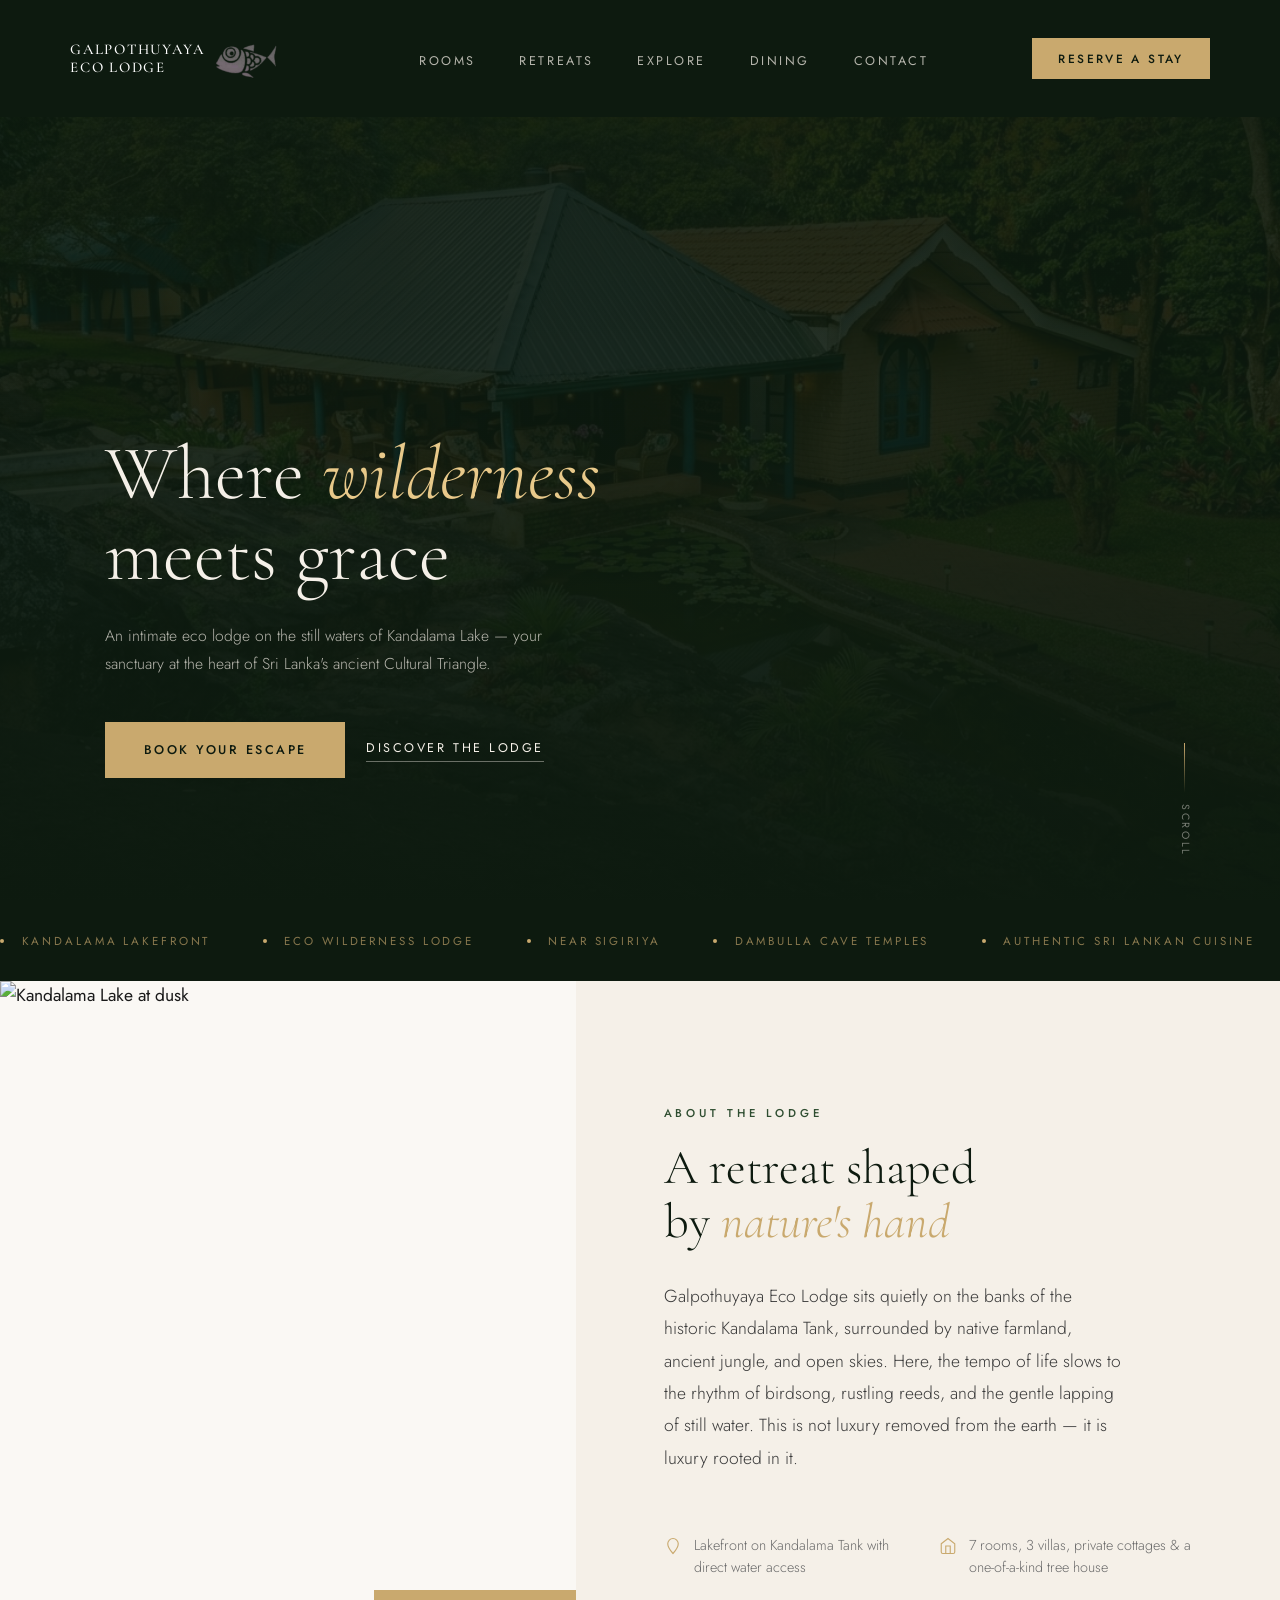
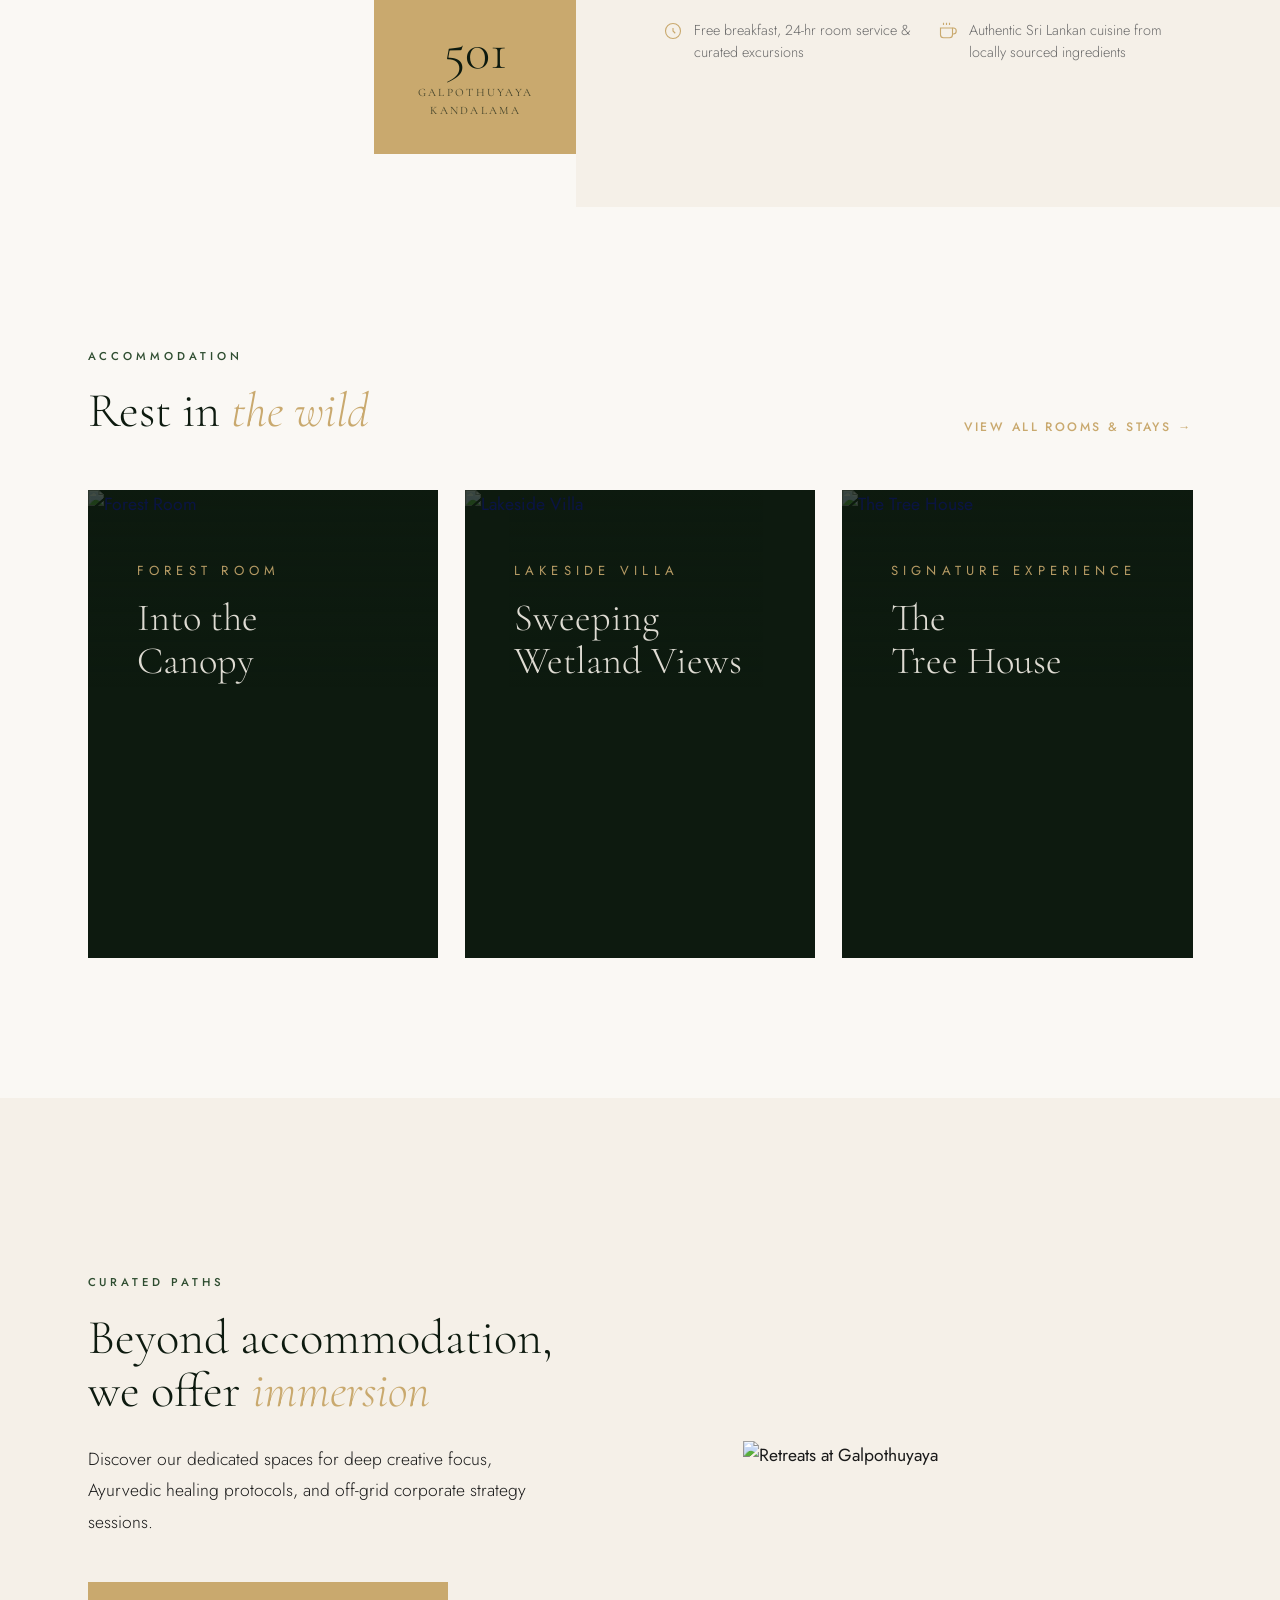
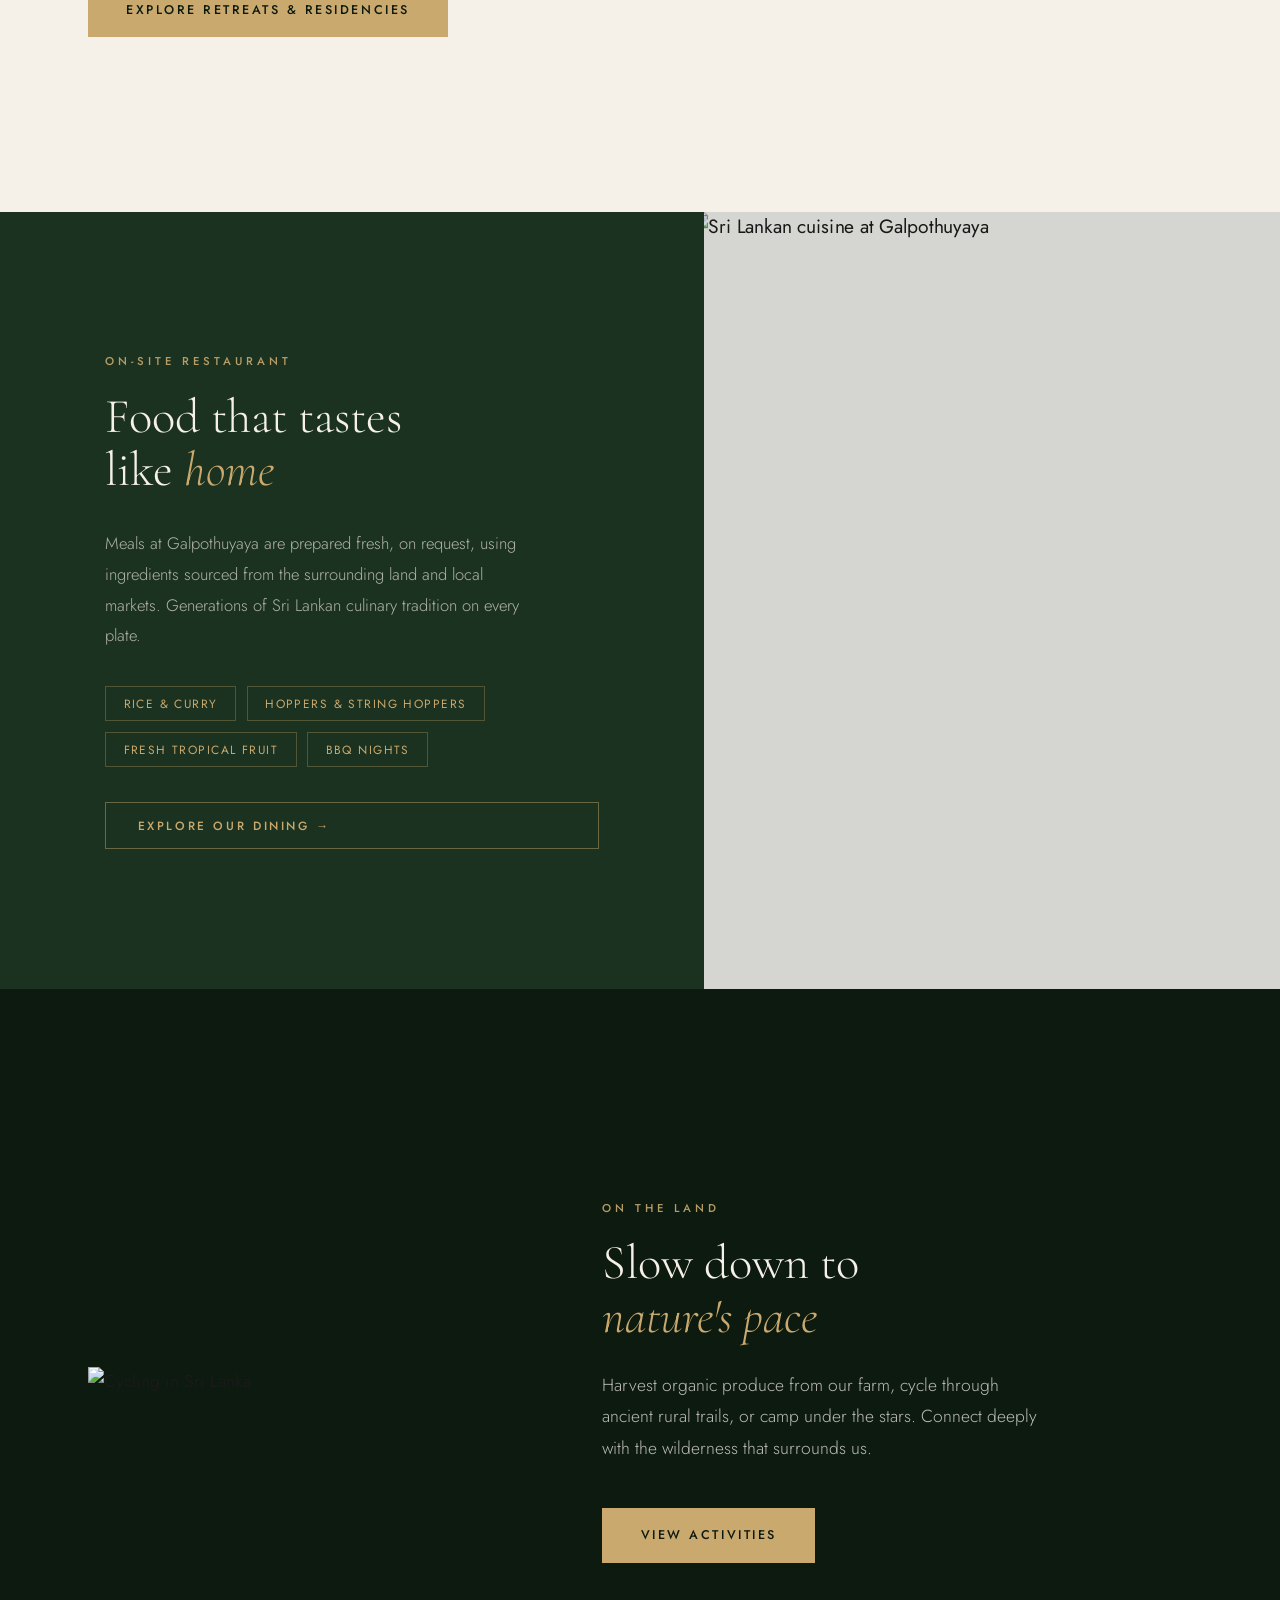
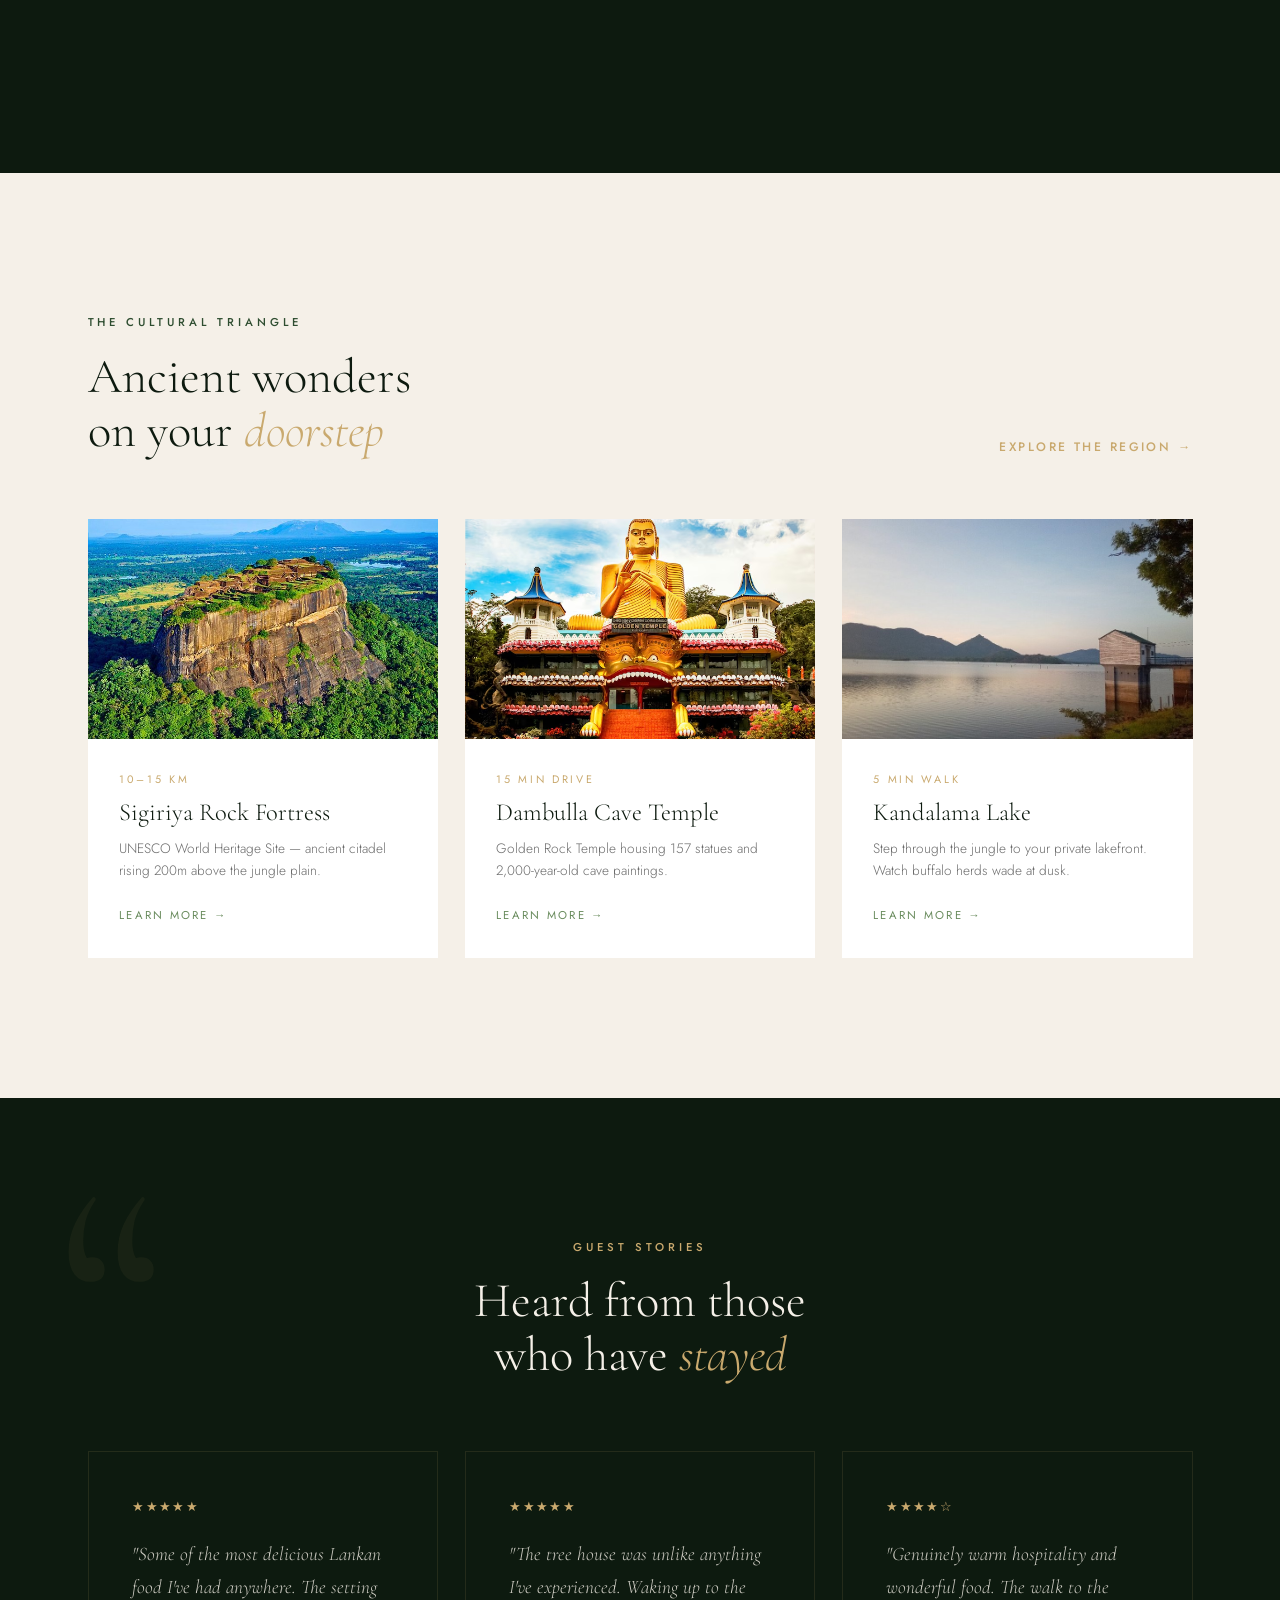
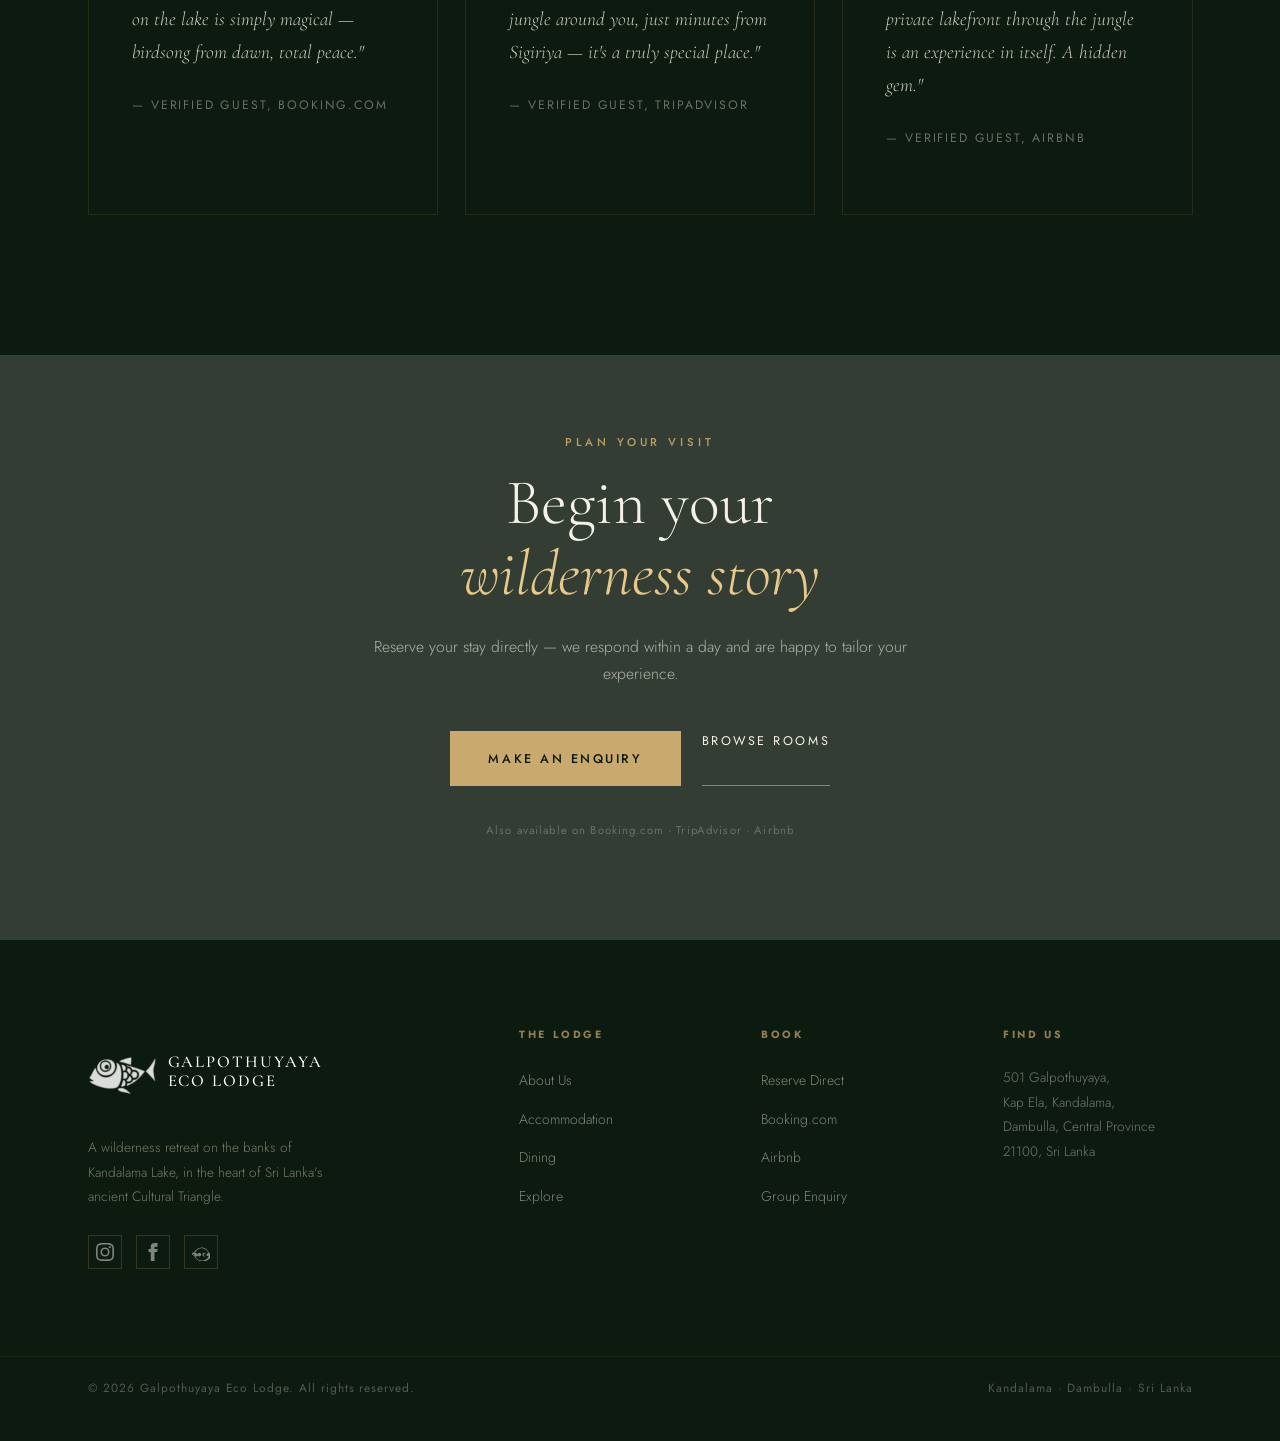
==== index.html @ 8a49342e "fixed and ready" ====
<!DOCTYPE html>
<html lang="en">
<head>
  <meta charset="UTF-8" />
  <meta name="viewport" content="width=device-width, initial-scale=1.0"/>
  <title>Galpothuyaya Eco Lodge — Kandalama, Sri Lanka</title>
  <meta name="description" content="An intimate eco lodge on the still waters of Kandalama Lake — your sanctuary at the heart of Sri Lanka's ancient Cultural Triangle.">
  <link rel="preconnect" href="https://fonts.googleapis.com">
  <link rel="preconnect" href="https://fonts.gstatic.com" crossorigin>
  <link href="https://fonts.googleapis.com/css2?family=Cormorant+Garamond:ital,wght@0,300;0,400;0,600;1,300;1,400&family=Jost:wght@300;400;500&display=swap" rel="stylesheet">
  <link href="assets/shared.css" rel="stylesheet">
  <link href="assets/home.css" rel="stylesheet">
</head>
<body>

<!-- NAV -->
<nav id="main-nav" class="nav-solid">
  <a href="index.html" class="nav-logo">
    <span class="nav-logo-text">Galpothuyaya<br>Eco Lodge</span>
    <img src="assets/images/logo.png" alt="Galpothuyaya Eco Lodge" class="nav-logo-img">
  </a>
  <ul class="nav-links">
    <li><a href="rooms.html">Rooms</a></li>
    <li><a href="retreats.html">Retreats</a></li>
    <li><a href="explore.html">Explore</a></li>
    <li><a href="dining.html">Dining</a></li>
    <li><a href="contact.html">Contact</a></li>
  </ul>
  <a href="contact.html" class="nav-book">Reserve a Stay</a>
  <button class="nav-hamburger" id="hamburger" aria-label="Open menu">
    <span></span><span></span><span></span>
  </button>
</nav>

<!-- MOBILE DRAWER -->
<div class="nav-drawer" id="nav-drawer">
  <a href="index.html" class="active">Home</a>
  <a href="rooms.html">Rooms</a>
  <a href="retreats.html">Retreats</a>
  <a href="explore.html">Explore</a>
  <a href="dining.html">Dining</a>
  <a href="contact.html">Contact</a>
  <a href="contact.html" class="drawer-book">Reserve a Stay</a>
</div>

<!-- ══════════════════════════════════════
     HERO
══════════════════════════════════════ -->
<section class="hero">
  <div class="hero-bg"></div>
  <div class="hero-overlay"></div>
  <div class="hero-content">
    <h1 class="hero-title" style="margin-top: 20px;">Where <em>wilderness</em><br>meets grace</h1>
    <p class="hero-sub">An intimate eco lodge on the still waters of Kandalama Lake — your sanctuary at the heart of Sri Lanka's ancient Cultural Triangle.</p>
    <div class="hero-ctas">
      <a href="contact.html" class="btn-primary">Book Your Escape</a>
      <a href="#about" class="btn-ghost">Discover the Lodge</a>
    </div>
  </div>
  <div class="hero-scroll">
    <div class="scroll-line"></div>
    <span>Scroll</span>
  </div>
</section>

<!-- MARQUEE STRIP -->
<div class="intro-strip" aria-hidden="true">
  <div class="strip-track">
    <span class="strip-item"><span class="strip-dot"></span>Kandalama Lakefront</span>
    <span class="strip-item"><span class="strip-dot"></span>Eco Wilderness Lodge</span>
    <span class="strip-item"><span class="strip-dot"></span>Near Sigiriya</span>
    <span class="strip-item"><span class="strip-dot"></span>Dambulla Cave Temples</span>
    <span class="strip-item"><span class="strip-dot"></span>Authentic Sri Lankan Cuisine</span>
    <span class="strip-item"><span class="strip-dot"></span>Treehouse &amp; Villas</span>
    <span class="strip-item"><span class="strip-dot"></span>Buffalo Herds &amp; Wildlife</span>
    <span class="strip-item"><span class="strip-dot"></span>Cultural Triangle Gateway</span>
    <!-- duplicate for seamless loop -->
    <span class="strip-item"><span class="strip-dot"></span>Kandalama Lakefront</span>
    <span class="strip-item"><span class="strip-dot"></span>Eco Wilderness Lodge</span>
    <span class="strip-item"><span class="strip-dot"></span>Near Sigiriya</span>
    <span class="strip-item"><span class="strip-dot"></span>Dambulla Cave Temples</span>
    <span class="strip-item"><span class="strip-dot"></span>Authentic Sri Lankan Cuisine</span>
    <span class="strip-item"><span class="strip-dot"></span>Treehouse &amp; Villas</span>
    <span class="strip-item"><span class="strip-dot"></span>Buffalo Herds &amp; Wildlife</span>
    <span class="strip-item"><span class="strip-dot"></span>Cultural Triangle Gateway</span>
  </div>
</div>

<!-- ══════════════════════════════════════
     ABOUT
══════════════════════════════════════ -->
<section class="about" id="about">
  <div class="about-visual">
    <img src="assets/images/generated.png" alt="Kandalama Lake at dusk" loading="lazy">
    <div class="about-badge">
      <span class="num">501</span>
      <span class="lbl">Galpothuyaya<br>Kandalama</span>
    </div>
  </div>
  <div class="about-text">
    <p class="section-label reveal">About the Lodge</p>
    <h2 class="section-title reveal reveal-delay-1">A retreat shaped<br>by <em>nature's hand</em></h2>
    <p class="about-body reveal reveal-delay-2">
      Galpothuyaya Eco Lodge sits quietly on the banks of the historic Kandalama Tank, surrounded by native farmland, ancient jungle, and open skies. Here, the tempo of life slows to the rhythm of birdsong, rustling reeds, and the gentle lapping of still water. This is not luxury removed from the earth — it is luxury rooted in it.
    </p>
    <div class="about-highlights reveal reveal-delay-3">
      <div class="highlight-item">
        <svg class="highlight-icon" viewBox="0 0 24 24" fill="none" stroke="currentColor" stroke-width="1.5"><path d="M12 2C8.13 2 5 5.13 5 9c0 5.25 7 13 7 13s7-7.75 7-13c0-3.87-3.13-7-7-7z"/></svg>
        <p>Lakefront on Kandalama Tank with direct water access</p>
      </div>
      <div class="highlight-item">
        <svg class="highlight-icon" viewBox="0 0 24 24" fill="none" stroke="currentColor" stroke-width="1.5"><path d="M3 9l9-7 9 7v11a2 2 0 0 1-2 2H5a2 2 0 0 1-2-2z"/><polyline points="9 22 9 12 15 12 15 22"/></svg>
        <p>7 rooms, 3 villas, private cottages &amp; a one-of-a-kind tree house</p>
      </div>
      <div class="highlight-item">
        <svg class="highlight-icon" viewBox="0 0 24 24" fill="none" stroke="currentColor" stroke-width="1.5"><circle cx="12" cy="12" r="10"/><path d="M12 8v4l3 3"/></svg>
        <p>Free breakfast, 24-hr room service &amp; curated excursions</p>
      </div>
      <div class="highlight-item">
        <svg class="highlight-icon" viewBox="0 0 24 24" fill="none" stroke="currentColor" stroke-width="1.5"><path d="M18 8h1a4 4 0 0 1 0 8h-1"/><path d="M2 8h16v9a4 4 0 0 1-4 4H6a4 4 0 0 1-4-4V8z"/><line x1="6" y1="1" x2="6" y2="4"/><line x1="10" y1="1" x2="10" y2="4"/><line x1="14" y1="1" x2="14" y2="4"/></svg>
        <p>Authentic Sri Lankan cuisine from locally sourced ingredients</p>
      </div>
    </div>
  </div>
</section>

<!-- ══════════════════════════════════════
     ROOMS TEASER
══════════════════════════════════════ -->
<section class="rooms-teaser">
  <div class="rooms-teaser-header reveal">
    <div>
      <p class="section-label">Accommodation</p>
      <h2 class="section-title">Rest in <em>the wild</em></h2>
    </div>
    <a href="rooms.html" class="section-link">View All Rooms &amp; Stays →</a>
  </div>
  <div class="rooms-teaser-grid">
    <a href="rooms.html#forest-room" class="room-card reveal">
      <img class="room-card-img" src="https://images.unsplash.com/photo-1631049307264-da0ec9d70304?w=800&q=80" alt="Forest Room">
      <div class="room-card-info">
        <p class="room-card-type">Forest Room</p>
        <h3 class="room-card-name">Into the<br>Canopy</h3>
        <p class="room-card-hook">Spacious garden-view rooms with stone accents, fireplace &amp; robes.</p>
        <span class="room-card-cta">Explore Room →</span>
      </div>
    </a>
    <a href="rooms.html#lakeside-villa" class="room-card reveal reveal-delay-1">
      <img class="room-card-img" src="https://images.unsplash.com/photo-1540541338287-41700207dee6?w=800&q=80" alt="Lakeside Villa">
      <div class="room-card-info">
        <p class="room-card-type">Lakeside Villa</p>
        <h3 class="room-card-name">Sweeping<br>Wetland Views</h3>
        <p class="room-card-hook">Three private villas nestled in native farmland, overlooking the lake.</p>
        <span class="room-card-cta">Explore Villa →</span>
      </div>
    </a>
    <a href="rooms.html#tree-house" class="room-card reveal reveal-delay-2">
      <img class="room-card-img" src="https://images.unsplash.com/photo-1520250497591-112f2f40a3f4?w=800&q=80" alt="The Tree House">
      <div class="room-card-info">
        <p class="room-card-type">Signature Experience</p>
        <h3 class="room-card-name">The<br>Tree House</h3>
        <p class="room-card-hook">Perched above the jungle floor — wake to birdsong and first light.</p>
        <span class="room-card-cta">Explore Tree House →</span>
      </div>
    </a>
  </div>
</section>

<!-- ══════════════════════════════════════
     RETREATS TEASER
══════════════════════════════════════ -->
<section class="retreats-teaser">
  <div class="retreats-teaser-content reveal">
    <p class="section-label">Curated Paths</p>
    <h2 class="section-title">Beyond accommodation,<br>we offer <em>immersion</em></h2>
    <p class="retreats-teaser-body">
      Discover our dedicated spaces for deep creative focus, Ayurvedic healing protocols, and off-grid corporate strategy sessions.
    </p>
    <a href="retreats.html" class="btn-primary">Explore Retreats &amp; Residencies</a>
  </div>
  <div class="retreats-teaser-img reveal reveal-delay-2">
    <img src="https://images.unsplash.com/photo-1544367567-0f2fcb009e0b?w=800&q=80" alt="Retreats at Galpothuyaya" loading="lazy">
  </div>
</section>

<!-- ══════════════════════════════════════
     DINING TEASER
══════════════════════════════════════ -->
<section class="dining-teaser" id="dining-teaser">
  <div class="dining-teaser-visual">
    <img src="assets/images/food_generated.png" alt="Sri Lankan cuisine at Galpothuyaya">
    <div class="dining-teaser-overlay"></div>
  </div>
  <div class="dining-teaser-content reveal">
    <p class="section-label on-dark">On-site Restaurant</p>
    <h2 class="section-title on-dark">Food that tastes<br>like <em>home</em></h2>
    <p class="dining-teaser-body">
      Meals at Galpothuyaya are prepared fresh, on request, using ingredients sourced from the surrounding land and local markets. Generations of Sri Lankan culinary tradition on every plate.
    </p>
    <div class="dining-dishes">
      <div class="dish-pill">Rice &amp; Curry</div>
      <div class="dish-pill">Hoppers &amp; String Hoppers</div>
      <div class="dish-pill">Fresh Tropical Fruit</div>
      <div class="dish-pill">BBQ Nights</div>
    </div>
    <a href="dining.html" class="btn-outline-gold">Explore Our Dining →</a>
  </div>
</section>

<!-- ══════════════════════════════════════
     ACTIVITIES TEASER
══════════════════════════════════════ -->
<section class="activities-teaser">
  <div class="activities-teaser-img reveal">
    <img src="https://images.unsplash.com/photo-1542359649-31e03cd4d909?w=800&q=80" alt="Cycling in Sri Lanka" loading="lazy">
  </div>
  <div class="activities-teaser-content reveal reveal-delay-2">
    <p class="section-label on-dark">On The Land</p>
    <h2 class="section-title on-dark">Slow down to<br><em>nature's pace</em></h2>
    <p class="activities-teaser-body">
      Harvest organic produce from our farm, cycle through ancient rural trails, or camp under the stars. Connect deeply with the wilderness that surrounds us.
    </p>
    <a href="explore.html#activities" class="btn-primary">View Activities</a>
  </div>
</section>

<!-- ══════════════════════════════════════
     EXPLORE TEASER
══════════════════════════════════════ -->
<section class="explore-teaser">
  <div class="explore-teaser-header reveal">
    <div>
      <p class="section-label">The Cultural Triangle</p>
      <h2 class="section-title">Ancient wonders<br>on your <em>doorstep</em></h2>
    </div>
    <a href="explore.html" class="section-link on-dark-link">Explore the Region →</a>
  </div>
  <div class="explore-teaser-cards">
    <a href="explore.html#sigiriya" class="explore-card reveal">
      <div class="explore-card-img" style="background-image:url('assets/images/explore/sigiriya.jpg')"></div>
      <div class="explore-card-body">
        <p class="explore-card-dist">10–15 km</p>
        <h3 class="explore-card-name">Sigiriya Rock Fortress</h3>
        <p class="explore-card-desc">UNESCO World Heritage Site — ancient citadel rising 200m above the jungle plain.</p>
        <span class="explore-card-link">Learn More →</span>
      </div>
    </a>
    <a href="explore.html#dambulla" class="explore-card reveal reveal-delay-1">
      <div class="explore-card-img" style="background-image:url('assets/images/explore/cave\ temple.avif')"></div>
      <div class="explore-card-body">
        <p class="explore-card-dist">15 min drive</p>
        <h3 class="explore-card-name">Dambulla Cave Temple</h3>
        <p class="explore-card-desc">Golden Rock Temple housing 157 statues and 2,000-year-old cave paintings.</p>
        <span class="explore-card-link">Learn More →</span>
      </div>
    </a>
    <a href="explore.html#kandalama-lake" class="explore-card reveal reveal-delay-2">
      <div class="explore-card-img" style="background-image:url('assets/images/explore/kandalama-lake.jpg')"></div>
      <div class="explore-card-body">
        <p class="explore-card-dist">5 min walk</p>
        <h3 class="explore-card-name">Kandalama Lake</h3>
        <p class="explore-card-desc">Step through the jungle to your private lakefront. Watch buffalo herds wade at dusk.</p>
        <span class="explore-card-link">Learn More →</span>
      </div>
    </a>
  </div>
</section>

<!-- ══════════════════════════════════════
     TESTIMONIALS
══════════════════════════════════════ -->
<section class="testimonials">
  <div class="testimonials-header">
    <span class="section-label on-dark reveal">Guest Stories</span>
    <h2 class="section-title on-dark reveal reveal-delay-1">Heard from those<br>who have <em>stayed</em></h2>
  </div>
  <div class="testimonials-grid">
    <div class="testimonial-card reveal">
      <div class="stars">★★★★★</div>
      <p class="testimonial-text">"Some of the most delicious Lankan food I've had anywhere. The setting on the lake is simply magical — birdsong from dawn, total peace."</p>
      <p class="testimonial-author">— Verified Guest, Booking.com</p>
    </div>
    <div class="testimonial-card reveal reveal-delay-1">
      <div class="stars">★★★★★</div>
      <p class="testimonial-text">"The tree house was unlike anything I've experienced. Waking up to the jungle around you, just minutes from Sigiriya — it's a truly special place."</p>
      <p class="testimonial-author">— Verified Guest, TripAdvisor</p>
    </div>
    <div class="testimonial-card reveal reveal-delay-2">
      <div class="stars">★★★★☆</div>
      <p class="testimonial-text">"Genuinely warm hospitality and wonderful food. The walk to the private lakefront through the jungle is an experience in itself. A hidden gem."</p>
      <p class="testimonial-author">— Verified Guest, Airbnb</p>
    </div>
  </div>
</section>

<!-- ══════════════════════════════════════
     BOOKING CTA BANNER
══════════════════════════════════════ -->
<section class="cta-banner">
  <div class="cta-banner-bg"></div>
  <div class="cta-banner-overlay"></div>
  <div class="cta-banner-content reveal">
    <span class="section-label on-dark">Plan Your Visit</span>
    <h2 class="cta-banner-title">Begin your<br><em>wilderness story</em></h2>
    <p class="cta-banner-sub">Reserve your stay directly — we respond within a day and are happy to tailor your experience.</p>
    <div class="cta-banner-actions">
      <a href="contact.html" class="btn-primary">Make an Enquiry</a>
      <a href="rooms.html" class="btn-ghost">Browse Rooms</a>
    </div>
    <p class="cta-banner-platforms">Also available on Booking.com · TripAdvisor · Airbnb</p>
  </div>
</section>

<!-- FOOTER -->
<footer>
  <div class="footer-brand">
    <a href="index.html" class="footer-logo">
      <img src="assets/images/logo.png" alt="Galpothuyaya Eco Lodge" class="footer-logo-img">
      <span class="footer-logo-text">Galpothuyaya<br>Eco Lodge</span>
    </a>
    <p class="footer-tagline">A wilderness retreat on the banks of Kandalama Lake, in the heart of Sri Lanka's ancient Cultural Triangle.</p>
    <div class="footer-social">
      <a href="#" class="social-ig" title="Instagram"><svg viewBox="0 0 24 24"><path d="M12 2.163c3.204 0 3.584.012 4.85.07 3.252.148 4.771 1.691 4.919 4.919.058 1.265.069 1.645.069 4.849 0 3.205-.012 3.584-.069 4.849-.149 3.225-1.664 4.771-4.919 4.919-1.266.058-1.644.07-4.85.07-3.204 0-3.584-.012-4.849-.07-3.26-.149-4.771-1.699-4.919-4.92-.058-1.265-.07-1.644-.07-4.849 0-3.204.013-3.583.07-4.849.149-3.227 1.664-4.771 4.919-4.919 1.266-.057 1.645-.069 4.849-.069zM12 0C8.741 0 8.333.014 7.053.072 2.695.272.273 2.69.073 7.052.014 8.333 0 8.741 0 12c0 3.259.014 3.668.072 4.948.2 4.358 2.618 6.78 6.98 6.98C8.333 23.986 8.741 24 12 24c3.259 0 3.668-.014 4.948-.072 4.354-.2 6.782-2.618 6.979-6.98.059-1.28.073-1.689.073-4.948 0-3.259-.014-3.667-.072-4.947-.196-4.354-2.617-6.78-6.979-6.98C15.668.014 15.259 0 12 0zm0 5.838a6.162 6.162 0 100 12.324 6.162 6.162 0 000-12.324zM12 16a4 4 0 110-8 4 4 0 010 8zm6.406-11.845a1.44 1.44 0 100 2.881 1.44 1.44 0 000-2.881z"/></svg></a>
      <a href="#" class="social-fb" title="Facebook"><svg viewBox="0 0 24 24"><path d="M9 8h-3v4h3v12h5v-12h3.642l.358-4h-4v-1.667c0-.955.192-1.333 1.115-1.333h2.885v-5h-3.808c-3.596 0-5.192 1.583-5.192 4.615v3.385z"/></svg></a>
      <a href="https://www.tripadvisor.com/Hotel_Review-g304137-d6420375-Reviews-Galpothu_yaya-Kandalama_Central_Province.html" target="_blank" class="social-ta" title="TripAdvisor"><svg viewBox="0 0 24 24"><path d="M22.846 12.592c-.173.076-.328.188-.474.31-.059-.283-.16-.566-.289-.838-1.579-3.328-4.814-5.59-8.497-5.91-.703-.06-1.423-.05-2.126.014-3.665.342-6.864 2.628-8.402 5.952-.162.348-.28.718-.352 1.096-.134-.112-.279-.214-.439-.284C1.3 12.511.235 13.064.041 14.153c-.15.845.289 1.663 1.056 2.054a2.227 2.227 0 001.076.22c.228 0 .459-.033.682-.102.164.717.425 1.41.782 2.062 1.961 3.58 5.64 5.922 9.684 6.223.864.065 1.745.05 2.607-.027 4.02-.363 7.618-2.738 9.548-6.326a10.976 10.976 0 00.73-1.843 2.158 2.158 0 00.224-2.152c-.443-.907-1.488-1.385-2.438-1.1s-1.65.986-1.547 1.954c0 0 .151 1.749-.607 3.322-1.353 2.812-4.17 4.673-7.318 4.957-.674.061-1.365.074-2.046.02-3.176-.237-6.023-2.073-7.447-4.802-.128-.246-.24-.504-.336-.768.647-.076 1.25-.386 1.684-.877a2.154 2.154 0 00.32-2.31 2.17 2.17 0 00-1.921-1.18c-.144 0-.29.015-.433.047a9.42 9.42 0 01.378-1.382c1.334-2.88 4.102-4.856 7.272-5.152.61-.057 1.23-.066 1.846-.013 3.19.277 6.002 2.235 7.369 5.115.176.377.307.77.391 1.173a2.15 2.15 0 00-1.385.677 2.155 2.155 0 00-.317 2.316c.453.945 1.579 1.403 2.584 1.053s1.583-.941 1.472-1.932c-.08-.716-.549-1.33-1.22-1.62zm-6.009.288c1.33.4 2.146 1.714 1.91 3.036-.214 1.205-1.298 2.062-2.52 1.99a2.532 2.532 0 01-2.22-1.62c-.413-1.096.069-2.345 1.121-2.903a2.49 2.49 0 011.71-.503zm-9.358 1.492c.621-1.144 2.03-1.602 3.208-1.042 1.085.516 1.701 1.68 1.455 2.827-.225 1.047-1.178 1.776-2.251 1.724a2.33 2.33 0 01-2.147-1.745c-.244-1.037.288-2.112 1.232-2.613a2.31 2.31 0 01.503-.151zm-5.461.761c.473-.133.974.143 1.107.616s-.144.974-.616 1.107-.974-.143-1.107-.616.143-.974.616-1.107zm4.332 2.7c1.018 0 1.844-.826 1.844-1.844s-.826-1.844-1.844-1.844c-1.019 0-1.845.826-1.845 1.844 0 1.018.826 1.844 1.845 1.844zm11.066 0c1.018 0 1.844-.826 1.844-1.844s-.826-1.844-1.844-1.844-1.844.826-1.844 1.844.825 1.844 1.844 1.844zm6.056-1.727c-.473.133-.974-.143-1.107-.616s.144-.974.616-1.107.974.144 1.107.616-.144.974-.616 1.107z"/></svg></a>
    </div>
  </div>
  <div class="footer-col">
    <h4>The Lodge</h4>
    <ul>
      <li><a href="index.html#about">About Us</a></li>
      <li><a href="rooms.html">Accommodation</a></li>
      <li><a href="dining.html">Dining</a></li>
      <li><a href="explore.html">Explore</a></li>
    </ul>
  </div>
  <div class="footer-col">
    <h4>Book</h4>
    <ul>
      <li><a href="contact.html">Reserve Direct</a></li>
      <li><a href="https://www.booking.com" target="_blank">Booking.com</a></li>
      <li><a href="https://www.airbnb.com/rooms/1221970085943653948" target="_blank">Airbnb</a></li>
      <li><a href="contact.html">Group Enquiry</a></li>
    </ul>
  </div>
  <div class="footer-col">
    <h4>Find Us</h4>
    <address>
      501 Galpothuyaya,<br>
      Kap Ela, Kandalama,<br>
      Dambulla, Central Province<br>
      21100, Sri Lanka
    </address>
  </div>
</footer>
<div class="footer-bottom">
  <p>© 2026 Galpothuyaya Eco Lodge. All rights reserved.</p>
  <p>Kandalama · Dambulla · Sri Lanka</p>
</div>

<script>
  // Sticky nav
  const nav = document.getElementById('main-nav');
  window.addEventListener('scroll', () => {
    nav.classList.toggle('scrolled', window.scrollY > 60);
  });

  // Hamburger
  const hamburger = document.getElementById('hamburger');
  const drawer = document.getElementById('nav-drawer');
  hamburger.addEventListener('click', () => {
    const open = hamburger.classList.toggle('open');
    drawer.classList.toggle('open', open);
    document.body.style.overflow = open ? 'hidden' : '';
  });
  drawer.querySelectorAll('a').forEach(a => {
    a.addEventListener('click', () => {
      hamburger.classList.remove('open');
      drawer.classList.remove('open');
      document.body.style.overflow = '';
    });
  });

  // Scroll reveal
  const revealEls = document.querySelectorAll('.reveal');
  const observer = new IntersectionObserver((entries) => {
    entries.forEach(e => {
      if (e.isIntersecting) { e.target.classList.add('visible'); observer.unobserve(e.target); }
    });
  }, { threshold: 0.1 });
  revealEls.forEach(el => observer.observe(el));
</script>
</body>
</html>
---- assets/shared.css ----
/* ═══════════════════════════════════════════════════════════
   GALPOTHUYAYA ECO LODGE — Shared Design System
   Imported by every page
═══════════════════════════════════════════════════════════ */

*, *::before, *::after { box-sizing: border-box; margin: 0; padding: 0; }

:root {
  --deep:       #0d1a0f;
  --forest:     #1c3220;
  --moss:       #2e4d30;
  --sage:       #6a8c5e;
  --gold:       #c9a96e;
  --gold-light: #e8c98a;
  --cream:      #f5f0e8;
  --warm-white: #faf8f4;
  --text:       #1a1a1a;
  --muted:      #6b6b6b;
}

html { 
  scroll-behavior: smooth;
  font-size: 109.375%; /* Reduces base from 19px to 17.5px (1.5px reduction) */
}


body {
  font-family: 'Jost', sans-serif;
  background: var(--warm-white);
  color: var(--text);
  line-height: 1.6;
  overflow-x: hidden;
  animation: pageReveal 0.5s ease forwards;
}

p { line-height: 1.75; margin-bottom: 1.2rem; }

/* ── PAGE TRANSITION ── */
@keyframes pageReveal {
  from { opacity: 0; transform: translateY(8px); }
  to   { opacity: 1; transform: translateY(0); }
}

/* ══════════════════════════════════════
   NAV
══════════════════════════════════════ */
nav {
  position: fixed; top: 0; left: 0; right: 0; z-index: 100;
  display: flex; align-items: center; justify-content: space-between;
  padding: 1.5rem 4rem;
  transition: background 0.4s, backdrop-filter 0.4s, padding 0.3s;
}
nav.scrolled {
  background: rgba(13, 26, 15, 0.94);
  backdrop-filter: blur(14px);
  padding: 1rem 4rem;
}
/* On light-bg pages, nav is dark from start */
nav.nav-solid {
  background: var(--deep);
  padding: 1rem 4rem;
}

.nav-logo {
  display: flex; align-items: center; gap: 1.2rem;
  text-decoration: none;
  transition: transform 0.3s ease;
}
.nav-logo-img {
  height: 0px; width: auto;
  transition: height 0.3s ease;
  display: block;
  margin-left: -3.2rem; /* Keep it close to the text */
  position: relative; top: -1px;
}
.nav-logo-text {
  font-family: 'Cormorant Garamond', serif;
  font-size: 0.95rem; font-weight: 500; letter-spacing: 0.12em;
  color: white; text-transform: uppercase; line-height: 1.2;
}
nav.scrolled .nav-logo-img,
nav.nav-solid .nav-logo-img {
  height: 82px;
}
nav.scrolled .nav-logo-text,
nav.nav-solid .nav-logo-text {
  font-size: 0.85rem;
}
.nav-logo:hover { transform: scale(1.02); }

.nav-links {
  display: flex; gap: 2.5rem; list-style: none;
}
.nav-links a {
  font-size: 0.72rem;
  font-weight: 400;
  letter-spacing: 0.2em;
  text-transform: uppercase;
  color: rgba(245,240,232,0.72);
  text-decoration: none;
  transition: color 0.2s;
  position: relative;
  padding-bottom: 3px;
}
.nav-links a::after {
  content: '';
  position: absolute; bottom: 0; left: 0; right: 0; height: 1px;
  background: var(--gold);
  transform: scaleX(0); transform-origin: left;
  transition: transform 0.25s ease;
}
.nav-links a:hover { color: var(--gold-light); }
.nav-links a:hover::after,
.nav-links a.active::after { transform: scaleX(1); }
.nav-links a.active { color: var(--gold-light); }

.nav-book {
  font-size: 0.68rem;
  font-weight: 500;
  letter-spacing: 0.2em;
  text-transform: uppercase;
  color: var(--deep);
  background: var(--gold);
  padding: 0.65rem 1.5rem;
  text-decoration: none;
  transition: background 0.2s, transform 0.2s;
  flex-shrink: 0;
}
.nav-book:hover { background: var(--gold-light); transform: translateY(-1px); }

/* ── HAMBURGER ── */
.nav-hamburger {
  display: none;
  flex-direction: column; gap: 5px;
  cursor: pointer; padding: 4px;
  background: none; border: none;
  z-index: 110;
}
.nav-hamburger span {
  display: block;
  width: 24px; height: 1.5px;
  background: var(--cream);
  transition: transform 0.3s, opacity 0.3s;
}
.nav-hamburger.open span:nth-child(1) { transform: translateY(6.5px) rotate(45deg); }
.nav-hamburger.open span:nth-child(2) { opacity: 0; }
.nav-hamburger.open span:nth-child(3) { transform: translateY(-6.5px) rotate(-45deg); }

/* ── MOBILE MENU DRAWER ── */
.nav-drawer {
  position: fixed; top: 0; left: 0; width: 100vw; height: 100vh; z-index: 99;
  background: rgba(13,26,15,0.98);
  display: flex; flex-direction: column; align-items: center; justify-content: flex-start;
  gap: 2rem;
  padding-top: 7rem; padding-bottom: 4rem;
  opacity: 0; visibility: hidden; pointer-events: none;
  transition: opacity 0.4s ease, visibility 0.4s ease;
  overflow-y: auto; /* Fixes cutoff links on small screens */
}
.nav-drawer.open {
  opacity: 1; visibility: visible; pointer-events: all;
}
.nav-drawer a {
  font-family: 'Cormorant Garamond', serif;
  font-size: 2.2rem; font-weight: 300;
  letter-spacing: 0.1em;
  color: var(--cream); text-decoration: none;
  transition: color 0.2s;
}
.nav-drawer a:hover, .nav-drawer a.active { color: var(--gold-light); }
.nav-drawer .drawer-book {
  font-family: 'Jost', sans-serif;
  font-size: 0.72rem; letter-spacing: 0.25em; text-transform: uppercase;
  font-weight: 500;
  color: var(--deep); background: var(--gold);
  padding: 0.85rem 2.5rem;
  margin-top: 1rem;
}

/* ══════════════════════════════════════
   INTERNAL PAGE HERO (sub-pages)
══════════════════════════════════════ */
.page-hero {
  position: relative;
  height: 52vh; min-height: 380px;
  display: flex; align-items: flex-end;
  background-color: var(--deep);
  overflow: hidden;
  padding-top: 100px; /* Prevents overlap with nav on small viewports */
}
.page-hero-bg {
  position: absolute; inset: 0;
  background-size: cover; background-position: center;
  opacity: 0.45;
  transition: transform 8s ease;
}
.page-hero:hover .page-hero-bg { transform: scale(1.04); }
.page-hero-overlay {
  position: absolute; inset: 0;
  background: linear-gradient(to bottom, rgba(13,26,15,0.7) 0%, rgba(13,26,15,0.2) 20%, transparent 40%, rgba(13,26,15,0.85) 100%);
}
.page-hero-content {
  position: relative; z-index: 2;
  padding: 140px 6rem 5rem;
}
.page-hero-eyebrow {
  font-size: 0.65rem; letter-spacing: 0.35em; text-transform: uppercase;
  color: var(--gold); margin-bottom: 0.8rem;
}
.page-hero-title {
  font-family: 'Cormorant Garamond', serif;
  font-size: clamp(2.4rem, 4.5vw, 4rem);
  font-weight: 300; line-height: 1.05; color: var(--cream);
}
.page-hero-title em { font-style: italic; color: var(--gold); }

/* ══════════════════════════════════════
   SECTION GENERIC
══════════════════════════════════════ */
section { position: relative; }

.section-label {
  font-size: 0.65rem; letter-spacing: 0.35em; text-transform: uppercase;
  color: var(--moss); margin-bottom: 1rem;
  display: block; font-weight: 500;
}
.section-title {
  font-family: 'Cormorant Garamond', serif;
  font-size: clamp(2.2rem, 3.8vw, 3.6rem);
  font-weight: 300; line-height: 1.1; color: var(--deep);
}
.section-title em { font-style: italic; color: var(--gold); }

/* Light bg variants */
.section-label.on-dark, .on-dark .section-label { color: var(--gold); opacity: 0.9; }
.section-title.on-dark, .on-dark .section-title { color: var(--cream); }
.section-title.on-dark em, .on-dark .section-title em { color: var(--gold); }

/* ── BUTTONS ── */
.btn-primary {
  display: inline-block;
  font-size: 0.72rem; font-weight: 500; letter-spacing: 0.2em;
  text-transform: uppercase; text-decoration: none;
  color: var(--deep); background: var(--gold);
  padding: 1rem 2.2rem;
  transition: background 0.2s, transform 0.2s;
}
.btn-primary:hover { background: var(--gold-light); transform: translateY(-2px); }
.btn-primary:active { transform: scale(0.96); }

.btn-ghost {
  display: inline-block;
  font-size: 0.72rem; font-weight: 400; letter-spacing: 0.2em;
  text-transform: uppercase; text-decoration: none;
  color: var(--cream);
  border-bottom: 1px solid rgba(245,240,232,0.4);
  padding-bottom: 2px;
  transition: border-color 0.2s, color 0.2s, transform 0.2s;
}
.btn-ghost:hover { color: var(--gold-light); border-color: var(--gold-light); }
.btn-ghost:active { transform: scale(0.96); }

.btn-outline-gold {
  display: inline-block;
  font-size: 0.68rem; font-weight: 500; letter-spacing: 0.22em;
  text-transform: uppercase; text-decoration: none;
  color: var(--gold);
  border: 1px solid rgba(201,169,110,0.45);
  padding: 0.75rem 1.8rem;
  transition: background 0.2s, color 0.2s, border-color 0.2s, transform 0.2s;
}
.btn-outline-gold:hover {
  background: var(--gold); color: var(--deep); border-color: var(--gold); transform: translateY(-2px);
}
.btn-outline-gold:active { transform: scale(0.96); }

/* Section-level link (e.g. "View All →") */
.section-link {
  display: inline-flex; align-items: center; gap: 0.5rem;
  font-size: 0.7rem; font-weight: 500; letter-spacing: 0.2em; text-transform: uppercase;
  color: var(--gold); text-decoration: none;
  transition: gap 0.25s;
}
.section-link:hover { gap: 0.9rem; }

/* ══════════════════════════════════════
   MARQUEE STRIP
══════════════════════════════════════ */
.intro-strip {
  background: var(--deep); padding: 1.8rem 0; overflow: hidden;
}
.strip-track {
  display: flex; gap: 3rem;
  animation: marquee 28s linear infinite;
  white-space: nowrap;
}
.strip-item {
  display: flex; align-items: center; gap: 1rem;
  font-size: 0.66rem; letter-spacing: 0.25em; text-transform: uppercase;
  color: rgba(201,169,110,0.65); flex-shrink: 0;
}
.strip-dot { width: 4px; height: 4px; border-radius: 50%; background: var(--gold); flex-shrink: 0; }

/* ══════════════════════════════════════
   FOOTER
══════════════════════════════════════ */
footer {
  background: var(--deep);
  padding: 5rem;
  display: grid; grid-template-columns: 2fr 1fr 1fr 1fr; gap: 3rem;
}
.footer-logo {
  display: flex; align-items: center; gap: 0.8rem;
  text-decoration: none; margin-bottom: 1rem;
  margin-left: -50px;
}
.footer-logo-text {
  font-family: 'Cormorant Garamond', serif;
  font-size: 0.95rem; font-weight: 500; letter-spacing: 0.12em;
  color: white; text-transform: uppercase; line-height: 1.2;
  margin-left: -45px;
  padding-left: 1px;
}
.footer-logo-img {
  height: 90px; width: auto;
  filter: brightness(0) invert(1);
  opacity: 0.85;
}
.footer-tagline {
  font-size: 0.78rem; font-weight: 300; line-height: 1.8;
  color: rgba(255, 239, 214, 0.45); max-width: 240px;
}
.footer-social { display: flex; gap: 0.8rem; margin-top: 1.5rem; }
.footer-social a {
  width: 34px; height: 34px;
  border: 1px solid rgba(201,169,110,0.2);
  display: flex; align-items: center; justify-content: center;
  color: rgba(245,240,232,0.5); text-decoration: none; font-size: 0.7rem;
  transition: border-color 0.2s, color 0.2s;
}
.footer-social a:hover { border-color: var(--gold); color: var(--gold); }
.footer-col h4 {
  font-size: 0.6rem; letter-spacing: 0.25em; text-transform: uppercase;
  color: var(--gold); opacity: 0.7; margin-bottom: 1.2rem;
}
.footer-col ul { list-style: none; display: flex; flex-direction: column; gap: 0.6rem; }
.footer-col ul a {
  font-size: 0.8rem; font-weight: 300; color: rgba(245,240,232,0.5);
  text-decoration: none; transition: color 0.2s;
}
.footer-col ul a:hover { color: var(--cream); }
.footer-col address {
  font-style: normal; font-size: 0.78rem; font-weight: 300;
  line-height: 1.8; color: rgba(245,240,232,0.45);
}
.footer-bottom {
  background: var(--deep);
  padding: 1.2rem 5rem;
  display: flex; justify-content: space-between; align-items: center;
  border-top: 1px solid rgba(201,169,110,0.08);
}
.footer-bottom p {
  font-size: 0.68rem; color: rgba(245,240,232,0.3); letter-spacing: 0.08em;
}

/* ══════════════════════════════════════
   ANIMATIONS
══════════════════════════════════════ */
@keyframes fadeUp {
  from { opacity: 0; transform: translateY(28px); }
  to   { opacity: 1; transform: translateY(0); }
}
@keyframes fadeIn {
  from { opacity: 0; } to { opacity: 1; }
}
@keyframes scrollPulse {
  0%, 100% { opacity: 0.5; } 50% { opacity: 1; }
}
@keyframes marquee {
  0%   { transform: translateX(0); }
  100% { transform: translateX(-50%); }
}

/* ── Scroll Reveal ── */
.reveal {
  opacity: 0; transform: translateY(32px);
  transition: opacity 0.8s ease, transform 0.8s ease;
}
.reveal.visible { opacity: 1; transform: translateY(0); }
.reveal-delay-1 { transition-delay: 0.10s; }
.reveal-delay-2 { transition-delay: 0.20s; }
.reveal-delay-3 { transition-delay: 0.30s; }
.reveal-delay-4 { transition-delay: 0.40s; }

/* ══════════════════════════════════════
   RESPONSIVE
══════════════════════════════════════ */
@media (max-width: 1024px) {
  html { font-size: 103.125%; } /* ~16.5px base (maintaining 1.5px reduction) */
  nav { padding: 1.2rem 2rem; }
  nav.scrolled, nav.nav-solid { padding: 1rem 2rem; }
  .nav-links { display: none; }
  .nav-book  { display: none; }
  .nav-hamburger { display: flex; }

  .page-hero-content { padding: 120px 2.5rem 3.5rem; }

  footer { grid-template-columns: 1fr 1fr; padding: 3rem 2.5rem; gap: 2rem; }
  .footer-logo { margin-left: 0; }
  .footer-logo-text { margin-left: 0; }
  .footer-bottom { padding: 1rem 2.5rem; flex-direction: column; gap: 0.5rem; text-align: center; }
}

@media (max-width: 768px) {
  html { font-size: 106.25%; } /* ~17px base */
  nav { padding: 1rem 1.5rem; }
  nav.scrolled, nav.nav-solid { padding: 0.8rem 1.5rem; }
  .nav-logo-img { height: 75px !important; margin-left: -0.8rem; }
  .nav-logo-text { font-size: 0.65rem; }
  .page-hero { min-height: 260px; }
  .page-hero-content { padding: 90px 1rem 2rem; }
  .page-hero-eyebrow { font-size: 0.55rem; }
  .page-hero-title { font-size: 1.75rem; }
  footer { grid-template-columns: 1fr; padding: 2rem 1.25rem; gap: 2rem; }
  .footer-logo { flex-direction: column; align-items: center; }
  .footer-logo-img { height: 60px; }
  .footer-logo-text { font-size: 0.8rem; text-align: center; }
  .footer-tagline { max-width: 100%; text-align: center; }
  .footer-social { justify-content: center; }
  .footer-col { text-align: center; }
  .footer-col ul { align-items: center; }
  .footer-bottom { padding: 1rem; }
}

@media (max-width: 480px) {
  html { font-size: 100%; } /* 16px base */
  nav { padding: 0.85rem 1.2rem; }
  nav.scrolled, nav.nav-solid { padding: 0.75rem 1.2rem; }
  .nav-logo-img { height: 65px !important; margin-left: -0.5rem; }
  .nav-logo-text { font-size: 0.6rem; }
}

/* ══════════════════════════════════════
   BOOKING PLATFORM & SOCIAL ICONS
══════════════════════════════════════ */
.booking-platforms { margin-top: 2rem; }
.booking-platforms p { 
  font-size: 0.85rem; letter-spacing: 0.05em; 
  margin-bottom: 0.8rem; color: var(--text); opacity: 0.8; 
}
.platform-buttons { display: flex; gap: 0.75rem; flex-wrap: wrap; }
.btn-platform {
  display: inline-flex; align-items: center; justify-content: center; gap: 0.5rem;
  padding: 0.85rem 1.4rem; border-radius: 4px; border: 1px solid rgba(0,0,0,0.1);
  font-family: 'Jost', sans-serif; font-weight: 500; font-size: 0.85rem; letter-spacing: 0.05em;
  text-decoration: none; color: #fff;
  transition: transform 0.3s ease, box-shadow 0.3s ease;
}
.btn-platform svg { width: 18px; height: 18px; fill: currentColor; }
.btn-platform:hover {
  transform: translateY(-2px);
  box-shadow: 0 4px 12px rgba(0,0,0,0.15);
}
.btn-bookingcom { background-color: #003580; border-color: #003580; }
.btn-airbnb { background-color: #FF5A5F; border-color: #FF5A5F; }
.btn-tripadvisor { background-color: #34E0A1; color: #000; border-color: #34E0A1; }
.btn-tripadvisor:hover { color: #000; }

.room-action-wrap {
  display: flex; flex-direction: column; gap: 1rem; margin-top: 2rem;
}
/* Removed row alignment on desktop to keep platform buttons stacked below main CTA */

.platform-label {
  font-size: 0.72rem; letter-spacing: 0.05em; text-transform: uppercase;
  color: var(--muted); margin-bottom: 0.5rem; margin-top: 0.5rem;
  font-weight: 500;
}
.platform-buttons-small { display: flex; gap: 0.5rem; flex-wrap: wrap; }
.btn-sm {
  display: inline-flex; align-items: center; justify-content: center; gap: 0.4rem;
  padding: 0.6rem 1rem; border-radius: 4px;
  font-family: 'Jost', sans-serif; font-weight: 500; font-size: 0.75rem; letter-spacing: 0.05em;
  text-decoration: none; color: #fff; border: 1px solid rgba(0,0,0,0.1);
  transition: transform 0.2s ease, opacity 0.2s ease;
}
.btn-sm svg { width: 14px; height: 14px; fill: currentColor; }
.btn-sm:hover { transform: translateY(-1px); opacity: 0.9; }
.btn-sm.btn-bookingcom { background-color: #003580; border-color: #003580; }
.btn-sm.btn-airbnb { background-color: #FF5A5F; border-color: #FF5A5F; }
.btn-sm.btn-tripadvisor { background-color: #34E0A1; color: #000; border-color: #34E0A1; }
.btn-sm.btn-tripadvisor:hover { color: #000; }

.footer-social a { padding: 0.3rem; display: inline-flex; }
.footer-social a svg {
  width: 18px; height: 18px; fill: currentColor; transition: fill 0.3s;
}
.footer-social a:hover svg { fill: var(--primary); }
---- assets/home.css ----
/* ── HOME PAGE — page-specific styles ── */

/* ── HERO ── */
.hero {
  position: relative;
  height: 100vh; min-height: 700px;
  display: flex; align-items: flex-end;
  background-color: #0d1a0f;
  overflow: hidden;
  padding-top: 140px; /* Ensures content clears fixed nav */
}
.hero-bg {
  position: absolute; inset: 0;
  opacity: 0.1;
  background: url('/assets/images/hero.jpeg') center/cover no-repeat;
}
.hero-overlay {
  position: absolute; inset: 0;
  background: linear-gradient(to bottom, rgba(13,26,15,0.7) 0%, rgba(13,26,15,0.15) 20%, transparent 40%, rgba(13,26,15,0.92) 100%);
}
.hero-content {
  position: relative; z-index: 2;
  padding: 180px 6rem 7rem;
  max-width: 800px;
}
.hero-eyebrow {
  font-size: 0.7rem; font-weight: 400; letter-spacing: 0.35em;
  text-transform: uppercase; color: var(--gold);
  margin-bottom: 1.2rem;
  opacity: 0; animation: fadeUp 0.8s 0.2s forwards;
}
.hero-title {
  font-family: 'Cormorant Garamond', serif;
  font-size: clamp(3.2rem, 6vw, 5.5rem);
  font-weight: 300; line-height: 1.05; color: var(--cream);
  margin-bottom: 1.5rem;
  opacity: 0; animation: fadeUp 0.9s 0.4s forwards;
}
.hero-title em { font-style: italic; color: var(--gold-light); }
.hero-sub {
  font-size: 0.9rem; font-weight: 300; line-height: 1.8;
  color: rgba(245,240,232,0.72); max-width: 480px;
  margin-bottom: 2.5rem;
  opacity: 0; animation: fadeUp 0.9s 0.6s forwards;
}
.hero-ctas {
  display: flex; gap: 1.2rem; align-items: center;
  opacity: 0; animation: fadeUp 0.9s 0.8s forwards;
}
.hero-scroll {
  position: absolute; bottom: 2.5rem; right: 5rem; z-index: 2;
  display: flex; flex-direction: column; align-items: center; gap: 0.6rem;
  opacity: 0; animation: fadeIn 1s 1.2s forwards;
}
.hero-scroll span {
  font-size: 0.6rem; letter-spacing: 0.25em; text-transform: uppercase;
  color: rgba(245,240,232,0.45); writing-mode: vertical-rl;
}
.scroll-line {
  width: 1px; height: 50px;
  background: linear-gradient(to bottom, var(--gold), transparent);
  animation: scrollPulse 2s ease-in-out infinite;
}

/* ── ABOUT ── */
.about {
  display: grid; grid-template-columns: 45fr 55fr;
  min-height: 90vh;
}
.about-visual { position: relative; overflow: hidden; }
.about-visual img { width: 100%; height: 100%; object-fit: cover; transition: transform 8s ease; }
.about-visual:hover img { transform: scale(1.04); }
.about-badge {
  position: absolute; bottom: 3rem; right: -1px;
  background: var(--gold); padding: 2rem 2.5rem;
  font-family: 'Cormorant Garamond', serif; text-align: center;
}
.about-badge .num { font-size: 3rem; font-weight: 300; line-height: 1; color: var(--deep); display: block; }
.about-badge .lbl { font-size: 0.65rem; letter-spacing: 0.2em; text-transform: uppercase; color: var(--deep); opacity: 0.7; display: block; margin-top: 0.3rem; }
.about-text {
  background: var(--cream); padding: 7rem 5rem;
  display: flex; flex-direction: column; justify-content: center;
}
.about-body { font-size: 1rem; font-weight: 300; line-height: 1.85; color: #3a3a3a; margin: 1.8rem 0 2.5rem; max-width: 460px; }
.about-highlights { display: grid; grid-template-columns: 1fr 1fr; gap: 1.2rem; margin-top: 1rem; }
.highlight-item { display: flex; align-items: flex-start; gap: 0.7rem; }
.highlight-icon { width: 18px; height: 18px; flex-shrink: 0; margin-top: 2px; color: var(--gold); }
.highlight-item p { font-size: 0.82rem; font-weight: 300; line-height: 1.5; color: var(--muted); }

/* ── ROOMS TEASER ── */
.rooms-teaser {
  padding: 8rem 5rem;
  background: var(--warm-white);
}
.rooms-teaser-header {
  display: flex; justify-content: space-between; align-items: flex-end;
  margin-bottom: 3rem;
}
.rooms-teaser-grid {
  display: grid; grid-template-columns: repeat(3, 1fr); gap: 1.5rem;
}
.room-card {
  position: relative; overflow: hidden; cursor: pointer;
  background: var(--deep); display: block; text-decoration: none;
  transition: transform 0.2s ease;
}
.room-card:active { transform: scale(0.98); }
.room-card-img {
  width: 100%; aspect-ratio: 3/4; object-fit: cover; display: block;
  transition: transform 0.7s ease, opacity 0.4s ease;
  opacity: 0.88;
}
.room-card:hover .room-card-img { transform: scale(1.06); opacity: 0.72; }
.room-card-info {
  position: absolute; top: 0; left: 0; right: 0;
  padding: 4rem 2.8rem;
  background: linear-gradient(to bottom, rgba(13,26,15,0.85) 0%, transparent 100%);
  transition: transform 0.5s ease, opacity 0.4s ease;
  opacity: 0.9;
}
.room-card:hover .room-card-info { opacity: 1; transform: translateY(4px); }
.room-card-type { font-size: 0.75rem; letter-spacing: 0.4em; text-transform: uppercase; color: var(--gold); margin-bottom: 0.8rem; }
.room-card-name {
  font-family: 'Cormorant Garamond', serif;
  font-size: 2.2rem; font-weight: 300; color: var(--cream); line-height: 1.1; margin-bottom: 1rem;
}
.room-card-hook {
  font-size: 0.78rem; font-weight: 300; line-height: 1.6;
  color: rgba(245,240,232,0.65);
  max-height: 0; overflow: hidden; transition: max-height 0.4s ease;
}
.room-card:hover .room-card-hook { max-height: 80px; }
.room-card-cta {
  display: inline-flex; align-items: center;
  font-size: 0.65rem; letter-spacing: 0.2em; text-transform: uppercase;
  color: var(--gold); margin-top: 0.7rem;
  opacity: 0; transition: opacity 0.3s 0.1s;
}
.room-card:hover .room-card-cta { opacity: 1; }

/* ── RETREATS TEASER ── */
.retreats-teaser {
  padding: 10rem 5rem;
  background: var(--cream);
  display: grid; grid-template-columns: 55fr 45fr; gap: 6rem; align-items: center;
}
.retreats-teaser-body {
  font-size: 1rem; font-weight: 300; line-height: 1.8;
  color: var(--text); max-width: 440px; margin: 1.5rem 0 2.5rem;
}
.retreats-teaser-img {
  position: relative; overflow: hidden; max-height: 500px;
}
.retreats-teaser-img img {
  width: 100%; height: 100%; object-fit: cover;
}

/* ── DINING TEASER ── */
.dining-teaser {
  display: grid; grid-template-columns: 55fr 45fr;
  min-height: 75vh;
}
.dining-teaser-visual { position: relative; overflow: hidden; order: 2; }
.dining-teaser-visual img { width: 100%; height: 100%; object-fit: cover; transform: scale(1.1); }
.dining-teaser-overlay {
  position: absolute; inset: 0;
  background: rgba(13,26,15,0.15);
}
.dining-teaser-content {
  background: var(--forest); padding: 8rem 6rem;
  display: flex; flex-direction: column; justify-content: center;
  order: 1;
}
.dining-teaser-body {
  font-size: 0.95rem; font-weight: 300; line-height: 1.85;
  color: rgba(245,240,232,0.68); max-width: 420px;
  margin: 1.8rem 0 2rem;
}
.dining-dishes {
  display: flex; flex-wrap: wrap; gap: 0.6rem; margin-bottom: 2rem;
}
.dish-pill {
  font-size: 0.68rem; letter-spacing: 0.12em; text-transform: uppercase;
  color: var(--gold); border: 1px solid rgba(201,169,110,0.3);
  padding: 0.4rem 1rem;
}

/* ── ACTIVITIES TEASER ── */
.activities-teaser {
  padding: 12rem 5rem;
  background: var(--deep);
  display: grid; grid-template-columns: 42fr 58fr; gap: 5rem; align-items: center;
}
.activities-teaser-body {
  font-size: 1rem; font-weight: 300; line-height: 1.8;
  color: rgba(245,240,232,0.75); max-width: 440px; margin: 1.5rem 0 2.5rem;
}
.activities-teaser-img {
  position: relative; overflow: hidden; max-height: 550px;
  transform: translateY(2rem); /* Subtle offset down */
}
.activities-teaser-img img {
  width: 100%; height: 100%; object-fit: cover;
}

/* ── EXPLORE TEASER ── */
.explore-teaser {
  padding: 8rem 5rem;
  background: var(--cream);
}
.explore-teaser-header {
  display: flex; justify-content: space-between; align-items: flex-end;
  margin-bottom: 3.5rem;
}
.explore-teaser-cards {
  display: grid; grid-template-columns: repeat(3, 1fr); gap: 1.5rem;
}
.explore-card {
  display: block; text-decoration: none;
  background: white; overflow: hidden;
  transition: transform 0.3s ease, box-shadow 0.3s ease;
}
.explore-card:hover { transform: translateY(-6px); box-shadow: 0 20px 60px rgba(13,26,15,0.12); }
.explore-card:active { transform: scale(0.98); }
.explore-card-img {
  height: 220px; background-size: cover; background-position: center;
  transition: transform 0.6s ease;
}
.explore-card:hover .explore-card-img { transform: scale(1.04); }
.explore-card-body { padding: 1.8rem; }
.explore-card-dist { font-size: 0.62rem; letter-spacing: 0.25em; text-transform: uppercase; color: var(--gold); margin-bottom: 0.5rem; }
.explore-card-name {
  font-family: 'Cormorant Garamond', serif;
  font-size: 1.4rem; font-weight: 300; color: var(--deep); line-height: 1.2; margin-bottom: 0.6rem;
}
.explore-card-desc { font-size: 0.78rem; font-weight: 300; line-height: 1.6; color: var(--muted); margin-bottom: 1rem; }
.explore-card-link { font-size: 0.65rem; letter-spacing: 0.2em; text-transform: uppercase; color: var(--sage); }

/* ── TESTIMONIALS ── */
.testimonials {
  background: var(--deep); padding: 8rem 5rem;
  position: relative; overflow: hidden;
}
.testimonials::before {
  content: '\201C';
  position: absolute; top: 2rem; left: 3rem;
  font-family: 'Cormorant Garamond', serif;
  font-size: 20rem; font-weight: 300;
  color: rgba(201,169,110,0.06); line-height: 1; pointer-events: none;
}
.testimonials-header { text-align: center; margin-bottom: 4rem; }
.testimonials-grid { display: grid; grid-template-columns: repeat(3, 1fr); gap: 1.5rem; }
.testimonial-card {
  border: 1px solid rgba(201,169,110,0.12);
  padding: 2.5rem;
  transition: border-color 0.3s, transform 0.3s;
}
.testimonial-card:hover { border-color: rgba(201,169,110,0.35); transform: translateY(-4px); }
.stars { color: var(--gold); font-size: 0.75rem; letter-spacing: 0.1em; margin-bottom: 1.2rem; }
.testimonial-text {
  font-family: 'Cormorant Garamond', serif;
  font-size: 1.1rem; font-weight: 300; font-style: italic;
  line-height: 1.7; color: rgba(245,240,232,0.82); margin-bottom: 1.5rem;
}
.testimonial-author { font-size: 0.7rem; letter-spacing: 0.15em; text-transform: uppercase; color: rgba(245,240,232,0.4); }

/* ── CTA BANNER ── */
.cta-banner {
  position: relative; overflow: hidden;
  min-height: 65vh;
  display: flex; align-items: center; justify-content: center;
  text-align: center;
}
.cta-banner-bg {
  position: absolute; inset: 0;
  background: url('https://images.unsplash.com/photo-1470770841072-f978cf4d019e?w=1800&q=80') center/cover no-repeat;
}
.cta-banner-overlay { position: absolute; inset: 0; background: rgba(13,26,15,0.84); }
.cta-banner-content { position: relative; z-index: 2; padding: 4rem; max-width: 680px; }
.cta-banner-title {
  font-family: 'Cormorant Garamond', serif;
  font-size: clamp(2.8rem, 5vw, 4.5rem);
  font-weight: 300; line-height: 1.1; color: var(--cream); margin: 1rem 0 1.4rem;
}
.cta-banner-title em { font-style: italic; color: var(--gold-light); }
.cta-banner-sub {
  font-size: 0.9rem; font-weight: 300; line-height: 1.7;
  color: rgba(245,240,232,0.65); margin-bottom: 2.5rem;
}
.cta-banner-actions { display: flex; gap: 1.2rem; justify-content: center; flex-wrap: wrap; }
.cta-banner-platforms { font-size: 0.65rem; color: rgba(245,240,232,0.28); letter-spacing: 0.1em; margin-top: 2rem; }

/* ── RESPONSIVE ── */
@media (max-width: 1024px) {
  .hero-content { padding: 140px 3rem 5rem; }
  .about, .dining-teaser, .activities-teaser, .retreats-teaser { grid-template-columns: 1fr !important; }
  .dining-teaser-visual, .dining-teaser-content { order: 0; }
  .activities-teaser-img { transform: none; }
  .retreats-teaser, .activities-teaser { gap: 3rem; }
  .about-visual { min-height: 400px; }
  .about-text { padding: 4rem 3rem; }
  .rooms-teaser { padding: 5rem 2.5rem; }
  .rooms-teaser-header { flex-direction: column; align-items: flex-start; gap: 1.5rem; }
  .rooms-teaser-grid { grid-template-columns: 1fr 1fr; }
  .dining-teaser-content { padding: 4rem 3rem; }
  .explore-teaser { padding: 5rem 2.5rem; }
  .explore-teaser-header { flex-direction: column; align-items: flex-start; gap: 1.5rem; }
  .explore-teaser-cards { grid-template-columns: 1fr 1fr; }
  .testimonials { padding: 5rem 2.5rem; }
  .testimonials-grid { grid-template-columns: 1fr; }
}

@media (max-width: 768px) {
  .hero-content { padding: 120px 2rem 4rem; }
  .hero-title { font-size: 2.5rem; }
  .hero-sub { font-size: 0.85rem; }
  .hero-ctas { flex-direction: column; align-items: flex-start; gap: 1rem; }
  .hero-scroll { right: 1.5rem; bottom: 1.5rem; }
  .about-text { padding: 3rem 2rem; }
  .about-body { font-size: 0.95rem; }
  .about-highlights { grid-template-columns: 1fr; gap: 1rem; }
  .about-badge { padding: 1.5rem; bottom: 1.5rem; right: 1rem; }
  .about-badge .num { font-size: 2rem; }
  .rooms-teaser { padding: 4rem 1.5rem; }
  .retreats-teaser { padding: 5rem 1.5rem; gap: 2rem; }
  .dining-teaser-content { padding: 3rem 2rem; }
  .activities-teaser { padding: 5rem 1.5rem; gap: 2rem; }
  .activities-teaser-body { font-size: 0.95rem; }
  .explore-teaser { padding: 4rem 1.5rem; }
  .explore-teaser-cards { grid-template-columns: 1fr 1fr; gap: 1rem; }
  .explore-card-body { padding: 1.25rem; }
  .explore-card-name { font-size: 1.2rem; }
  .testimonials { padding: 4rem 1.5rem; }
  .testimonials::before { font-size: 12rem; left: 1rem; }
}

@media (max-width: 480px) {
  .hero-content { padding: 100px 1.25rem 3.5rem; }
  .hero { min-height: 550px; }
  .hero-eyebrow { font-size: 0.6rem; }
  .hero-title { font-size: 2rem; margin-bottom: 1rem; }
  .hero-sub { font-size: 0.82rem; margin-bottom: 2rem; }
  .hero-scroll { display: none; }
  .btn-primary { padding: 0.9rem 1.6rem; font-size: 0.68rem; }
  .btn-ghost { font-size: 0.68rem; }
  .about { min-height: auto; }
  .about-visual { min-height: 280px; }
  .about-text { padding: 3rem 1.5rem; }
  .about-body { font-size: 0.95rem; }
  .about-badge { display: none; }
  .section-label { font-size: 0.6rem; }
  .section-title { font-size: 1.8rem; }
  .rooms-teaser { padding: 3.5rem 1.25rem; }
  .rooms-teaser-header { margin-bottom: 2rem; }
  .rooms-teaser-grid { grid-template-columns: 1fr; gap: 1.2rem; }
  .room-card-info { padding: 1.5rem 1.25rem; }
  .room-card-type { font-size: 0.55rem; }
  .room-card-name { font-size: 1.3rem; }
  .retreats-teaser { padding: 4.5rem 1.25rem; gap: 2rem; }
  .retreats-teaser-body { font-size: 0.92rem; }
  .dining-teaser { min-height: auto; }
  .dining-dishes { flex-wrap: wrap; justify-content: center; }
  .dish-pill { font-size: 0.6rem; padding: 0.35rem 0.75rem; }
  .activities-teaser { padding: 4.5rem 1.25rem; gap: 1.5rem; }
  .activities-teaser-body { font-size: 0.92rem; margin: 1rem 0 1.5rem; }
  .activities-teaser-img { max-height: 300px; }
  .explore-teaser { padding: 3.5rem 1.25rem; }
  .explore-teaser-header { margin-bottom: 2rem; }
  .explore-teaser-cards { grid-template-columns: 1fr; gap: 1.2rem; }
  .explore-card-img { height: 180px; }
  .explore-card-body { padding: 1.5rem; }
  .explore-card-dist { font-size: 0.55rem; }
  .explore-card-name { font-size: 1.15rem; }
  .explore-card-desc { font-size: 0.8rem; }
  .testimonials { padding: 4rem 1.25rem; }
  .testimonials-header { margin-bottom: 2.5rem; }
  .testimonials::before { font-size: 8rem; top: 0.5rem; left: 0.5rem; }
  .testimonial-card { padding: 1.5rem; }
  .testimonial-text { font-size: 0.95rem; }
  .stars { font-size: 0.65rem; }
  .cta-banner { min-height: 50vh; }
  .cta-banner-content { padding: 2.5rem 1rem; }
  .cta-banner-title { font-size: 2rem; }
  .cta-banner-sub { font-size: 0.85rem; }
  .cta-banner-actions { flex-direction: column; gap: 0.75rem; }
}
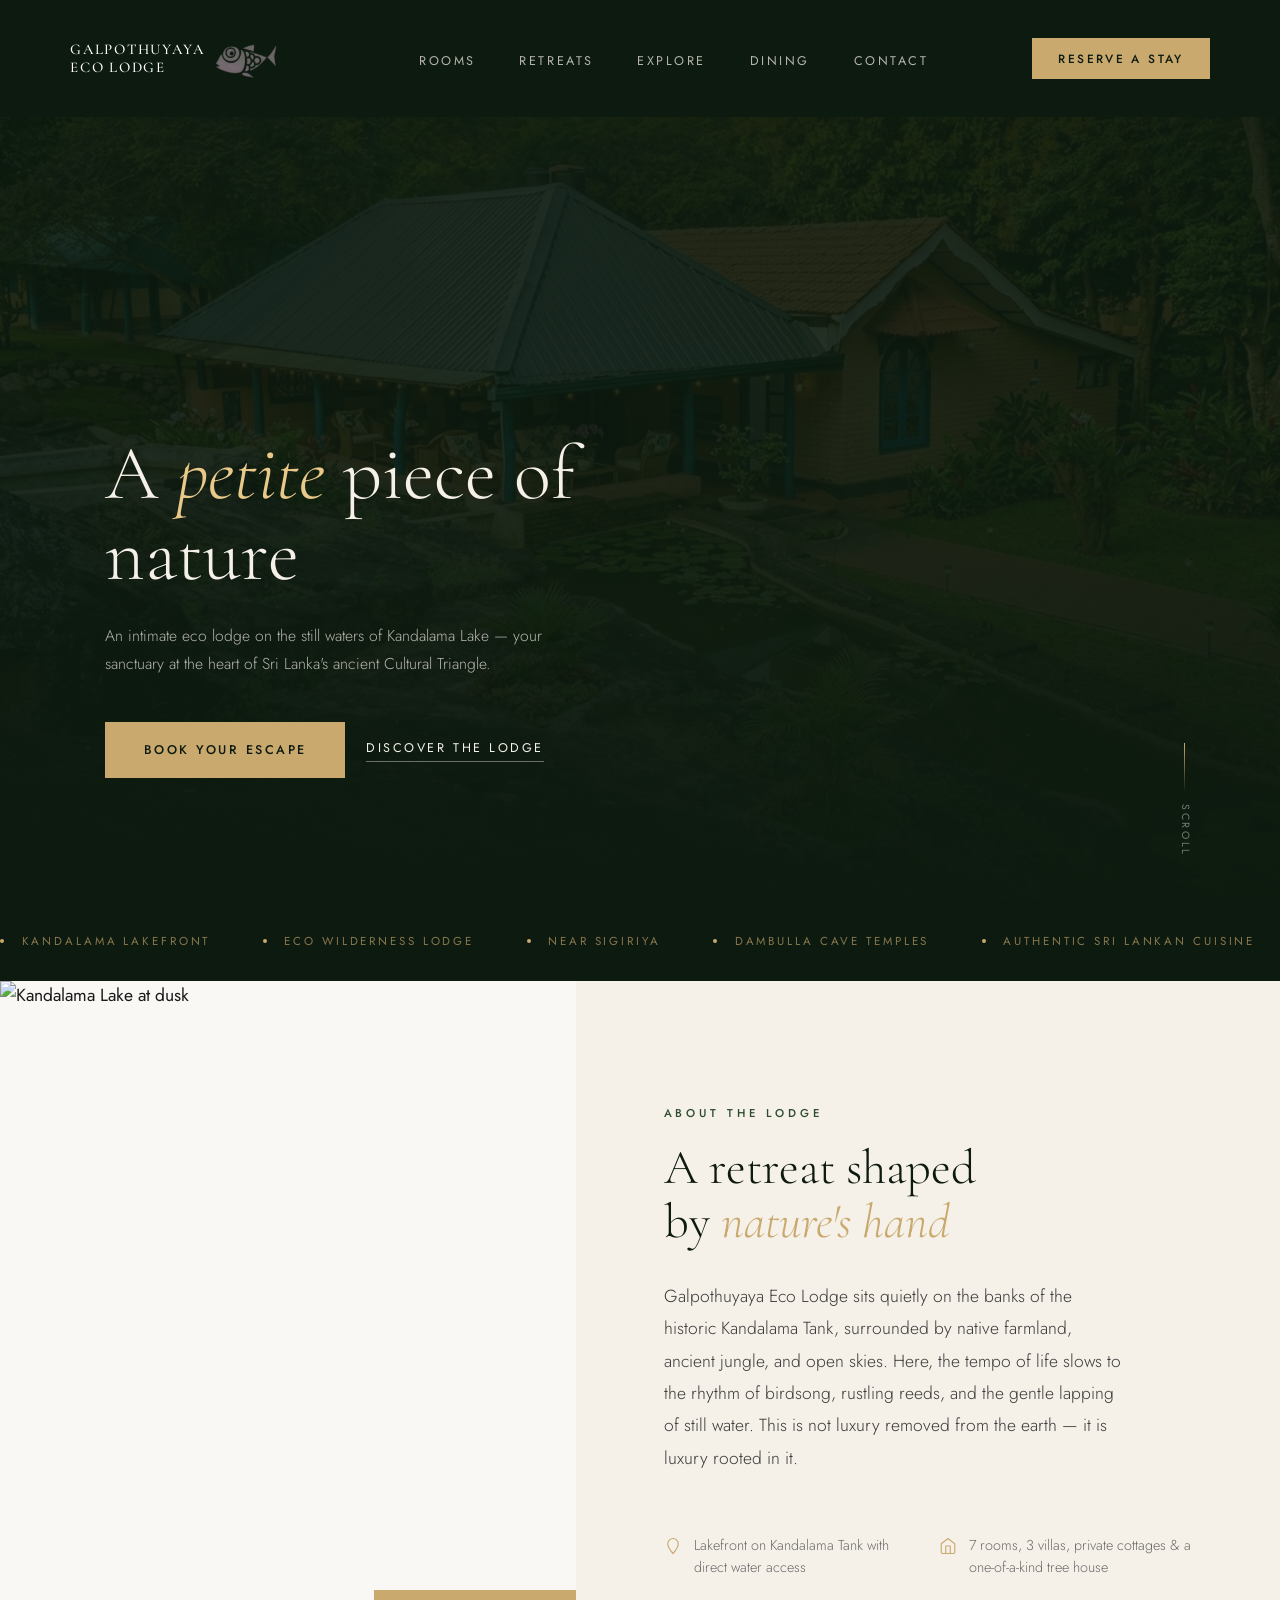
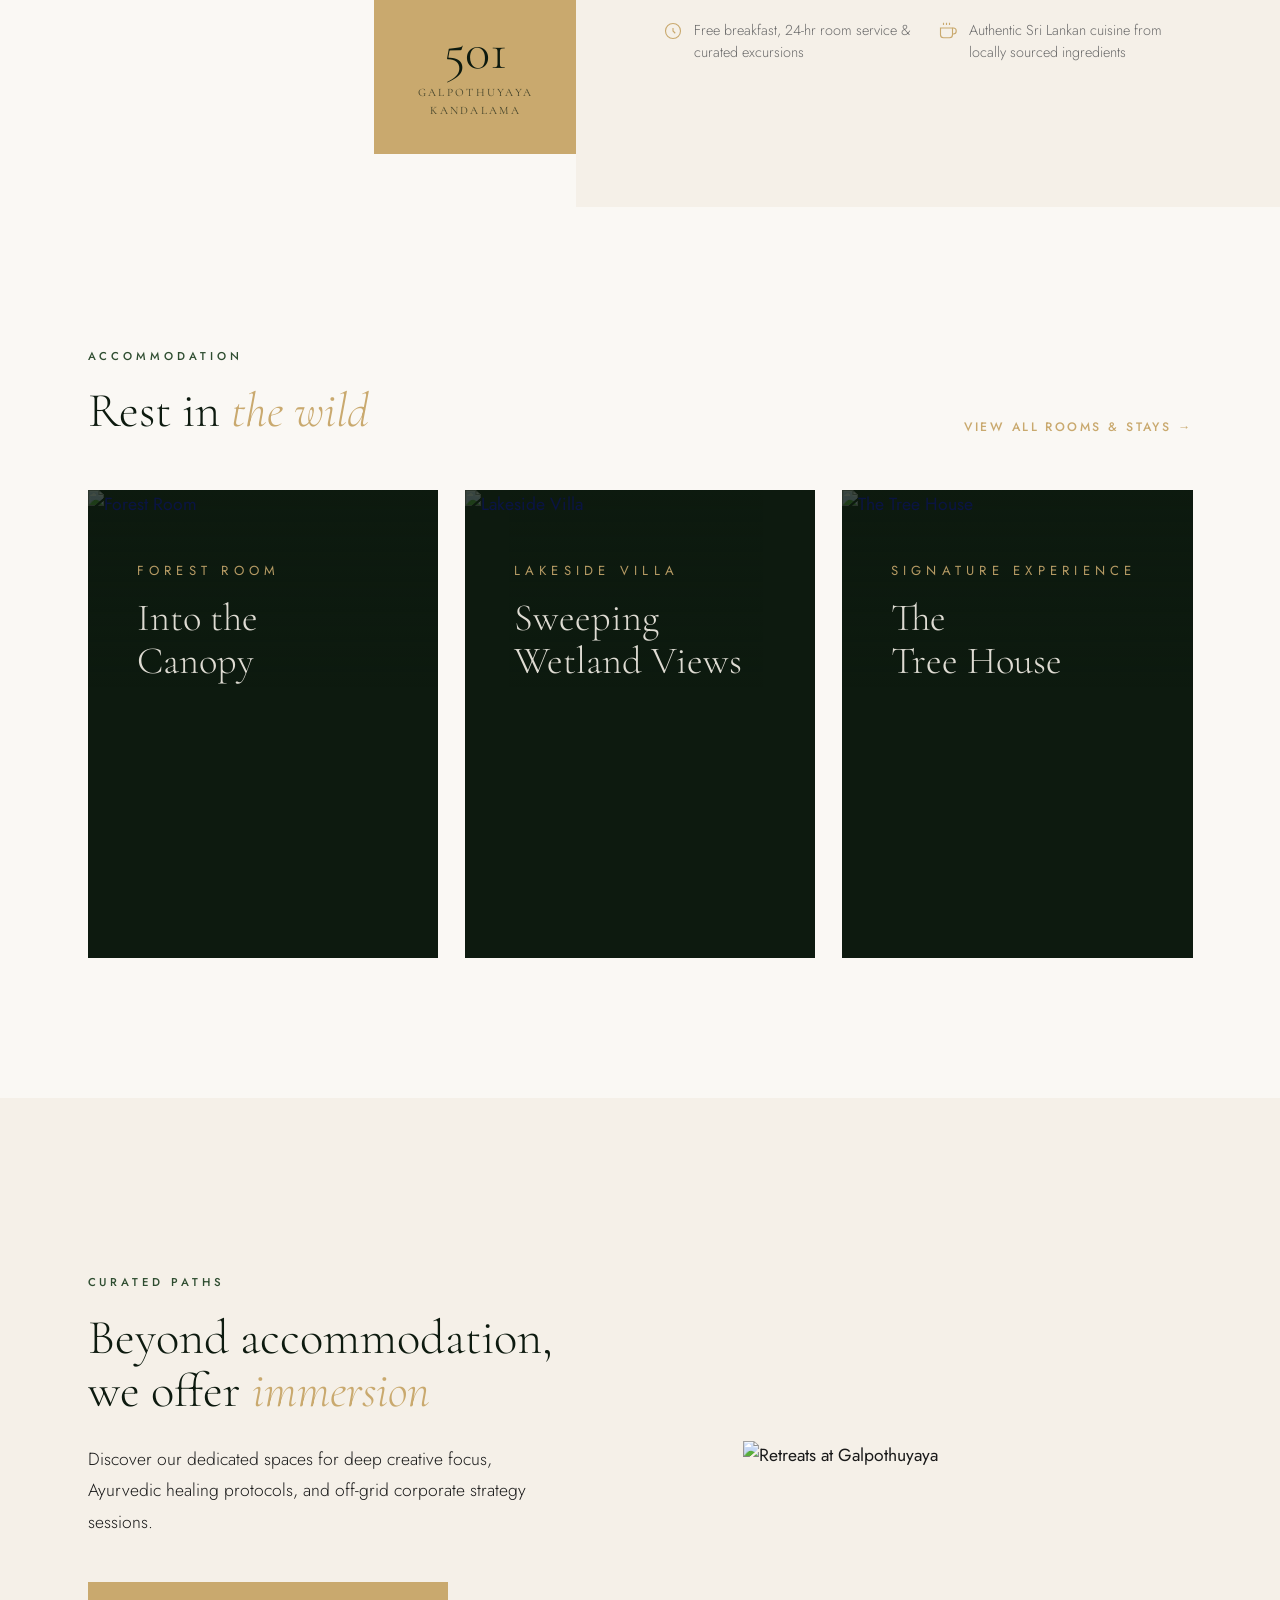
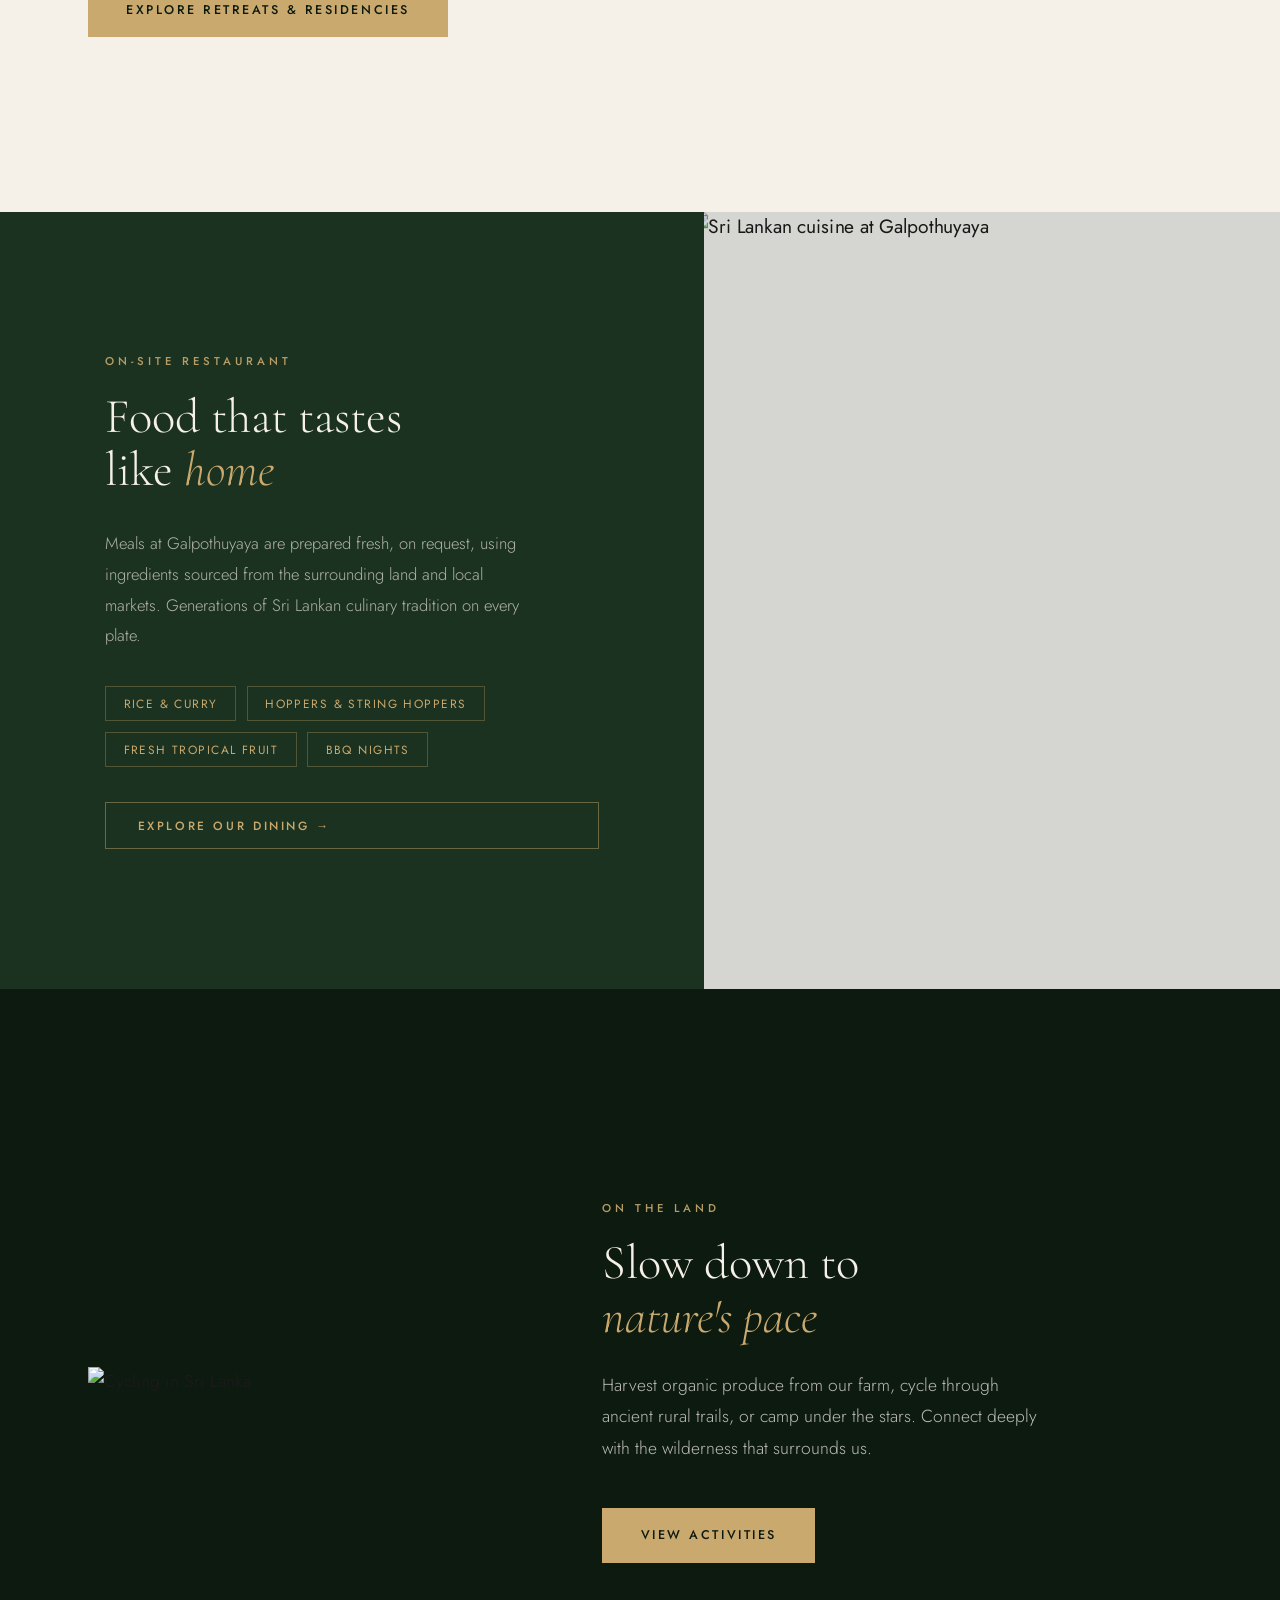
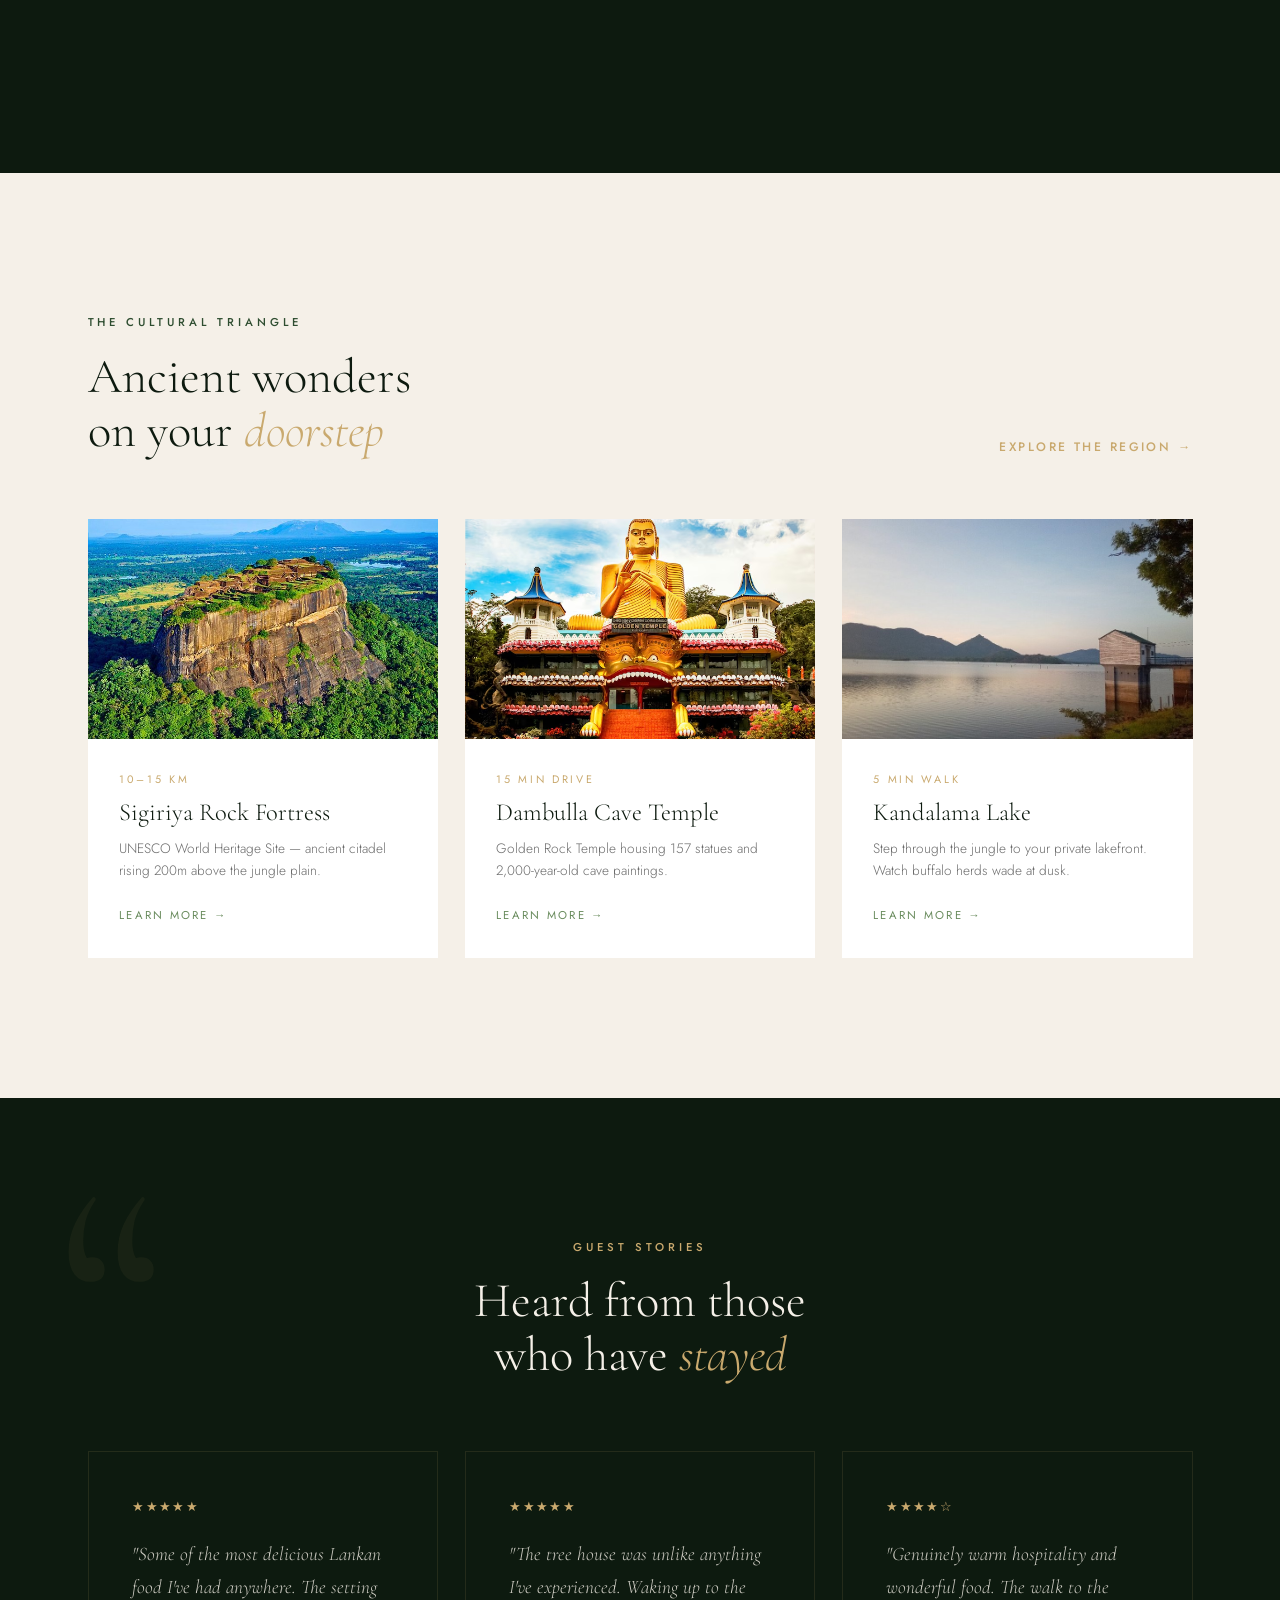
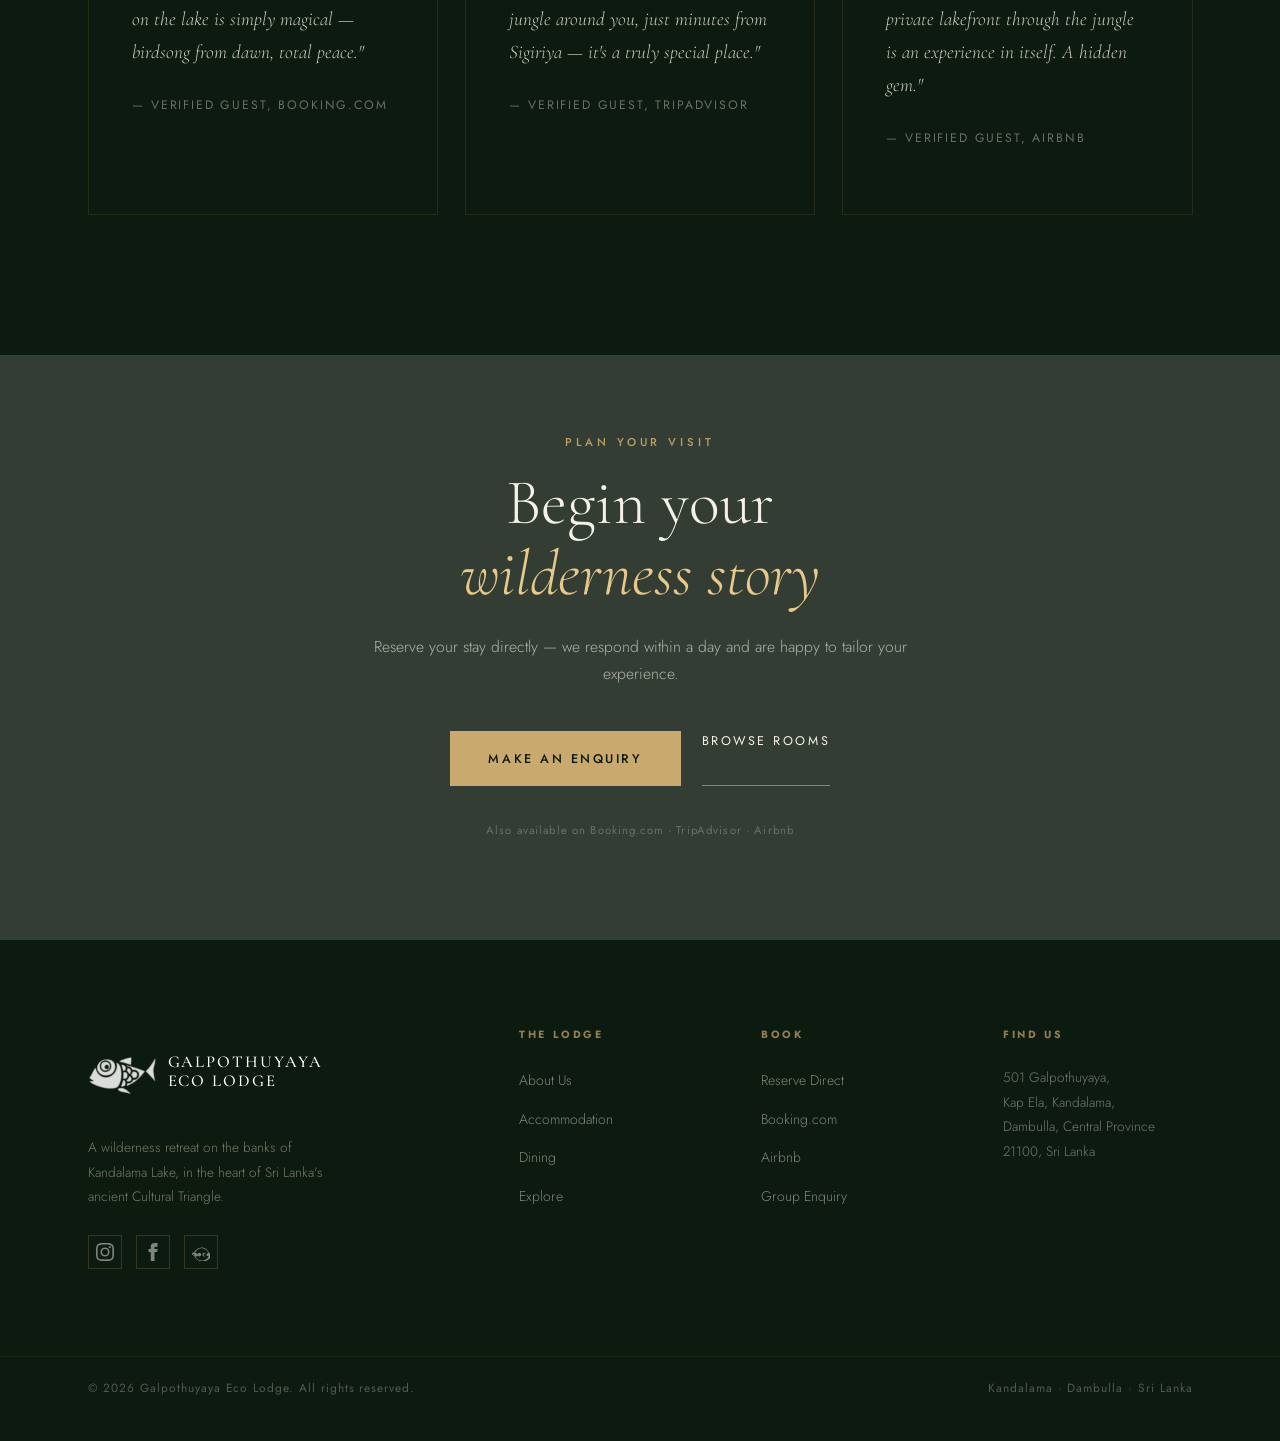
==== commit 132d2749: "yes" ====
--- a/index.html
+++ b/index.html
@@ -50,7 +50,7 @@
   <div class="hero-bg"></div>
   <div class="hero-overlay"></div>
   <div class="hero-content">
-    <h1 class="hero-title" style="margin-top: 20px;">Where <em>wilderness</em><br>meets grace</h1>
+    <h1 class="hero-title" style="margin-top: 20px;">A <em>petite</em> piece of<br>nature</h1>
     <p class="hero-sub">An intimate eco lodge on the still waters of Kandalama Lake — your sanctuary at the heart of Sri Lanka's ancient Cultural Triangle.</p>
     <div class="hero-ctas">
       <a href="contact.html" class="btn-primary">Book Your Escape</a>
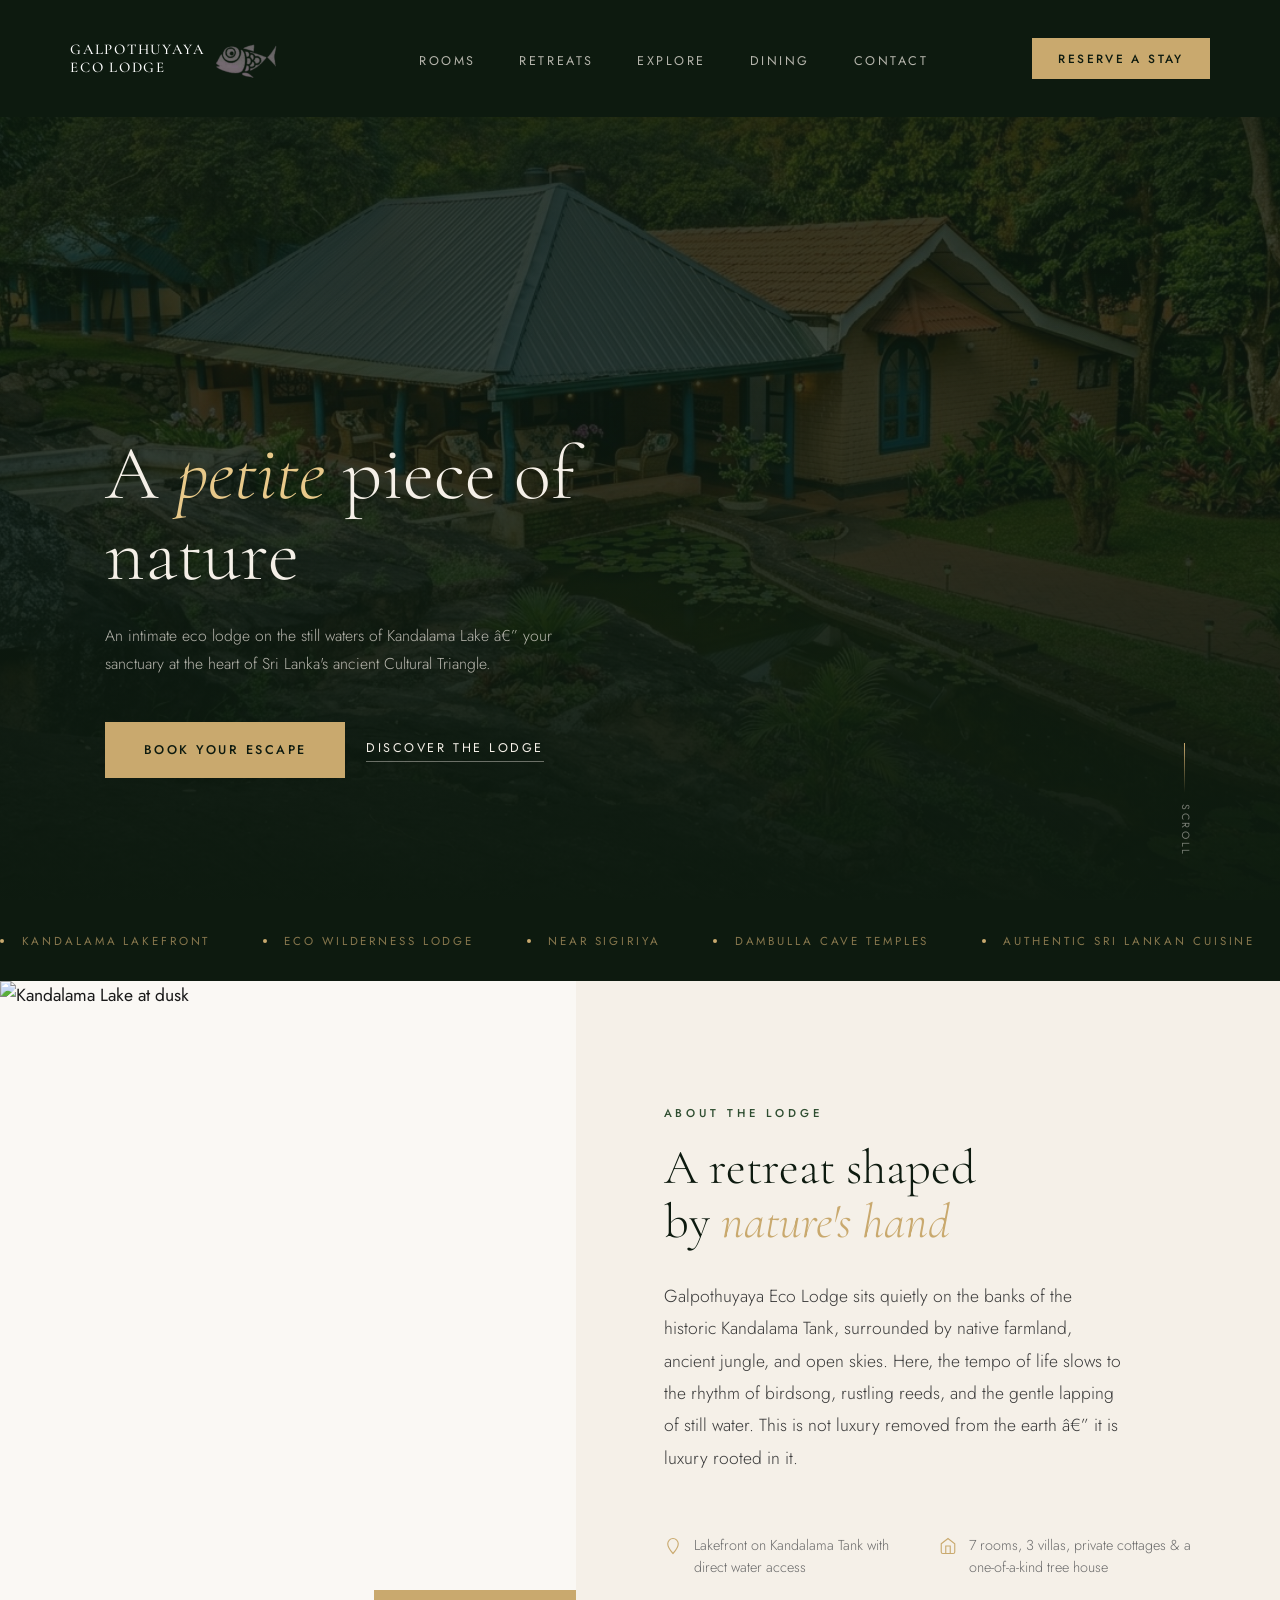
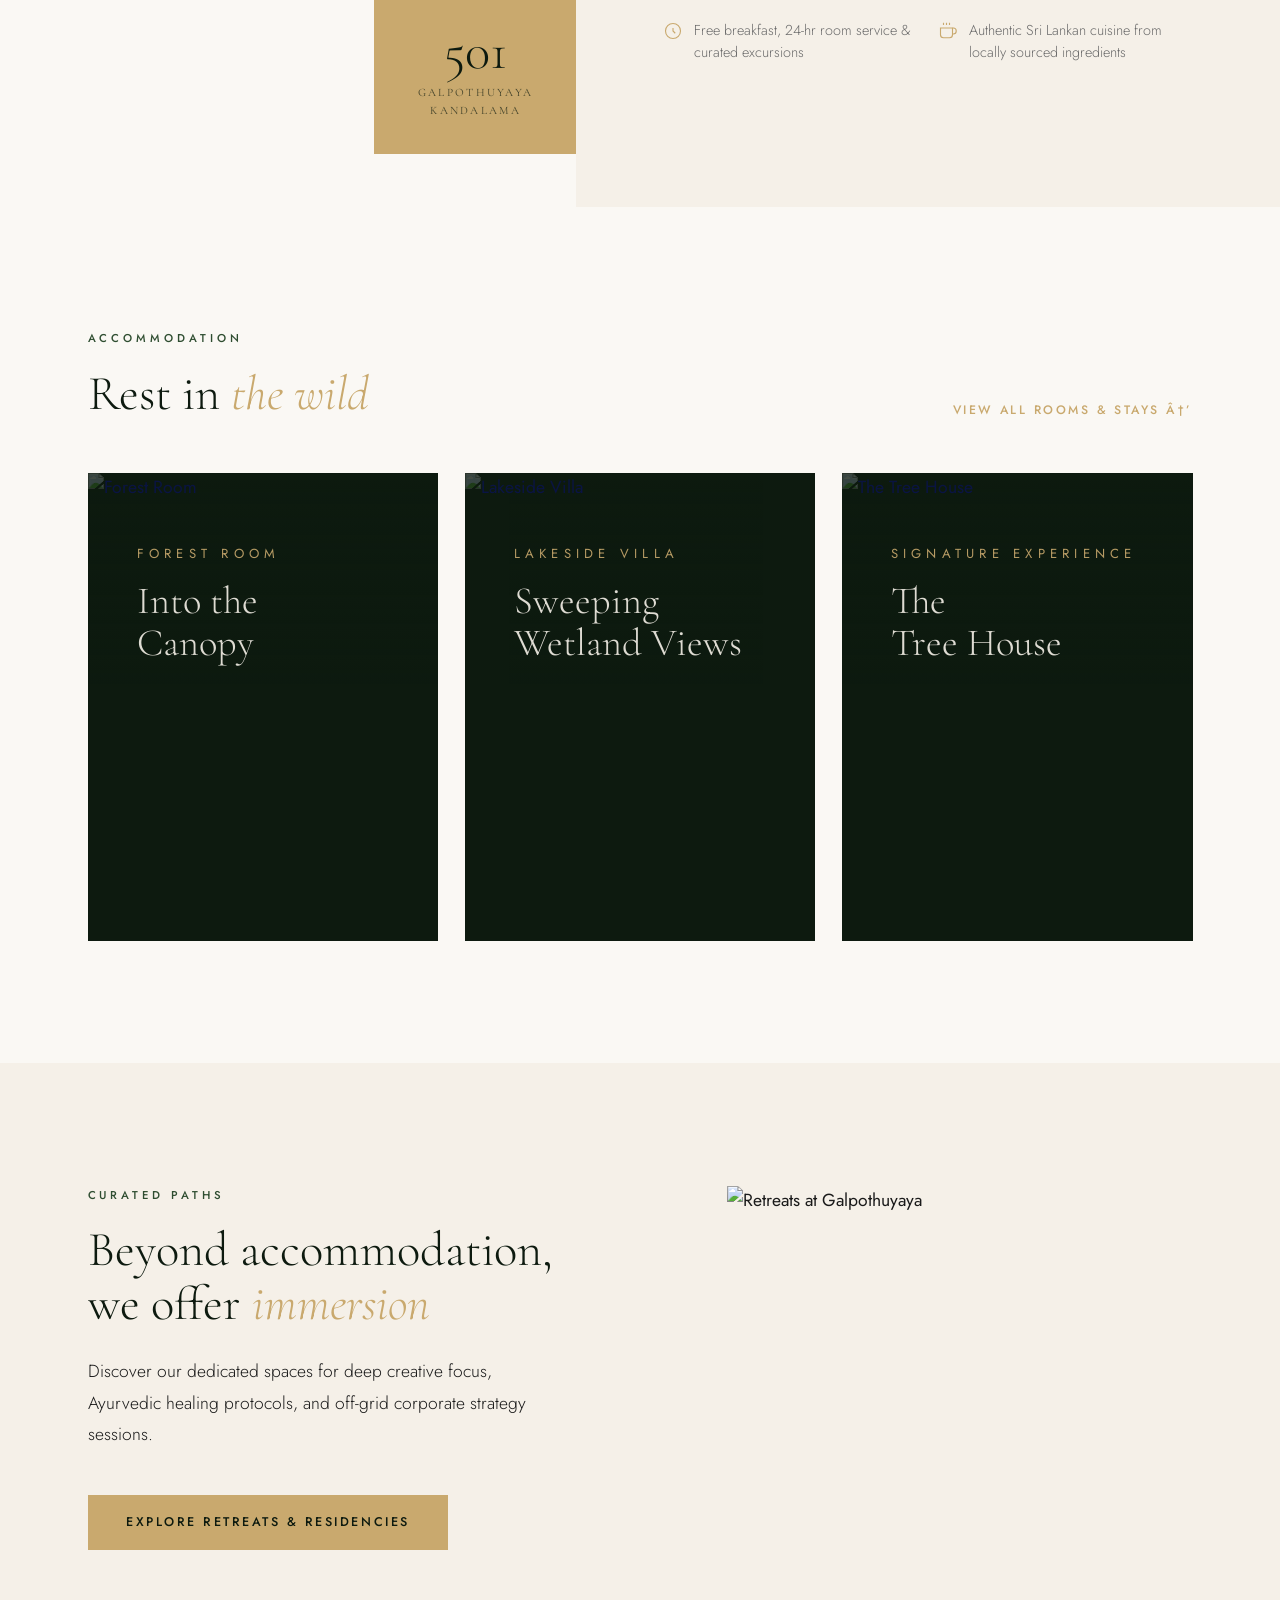
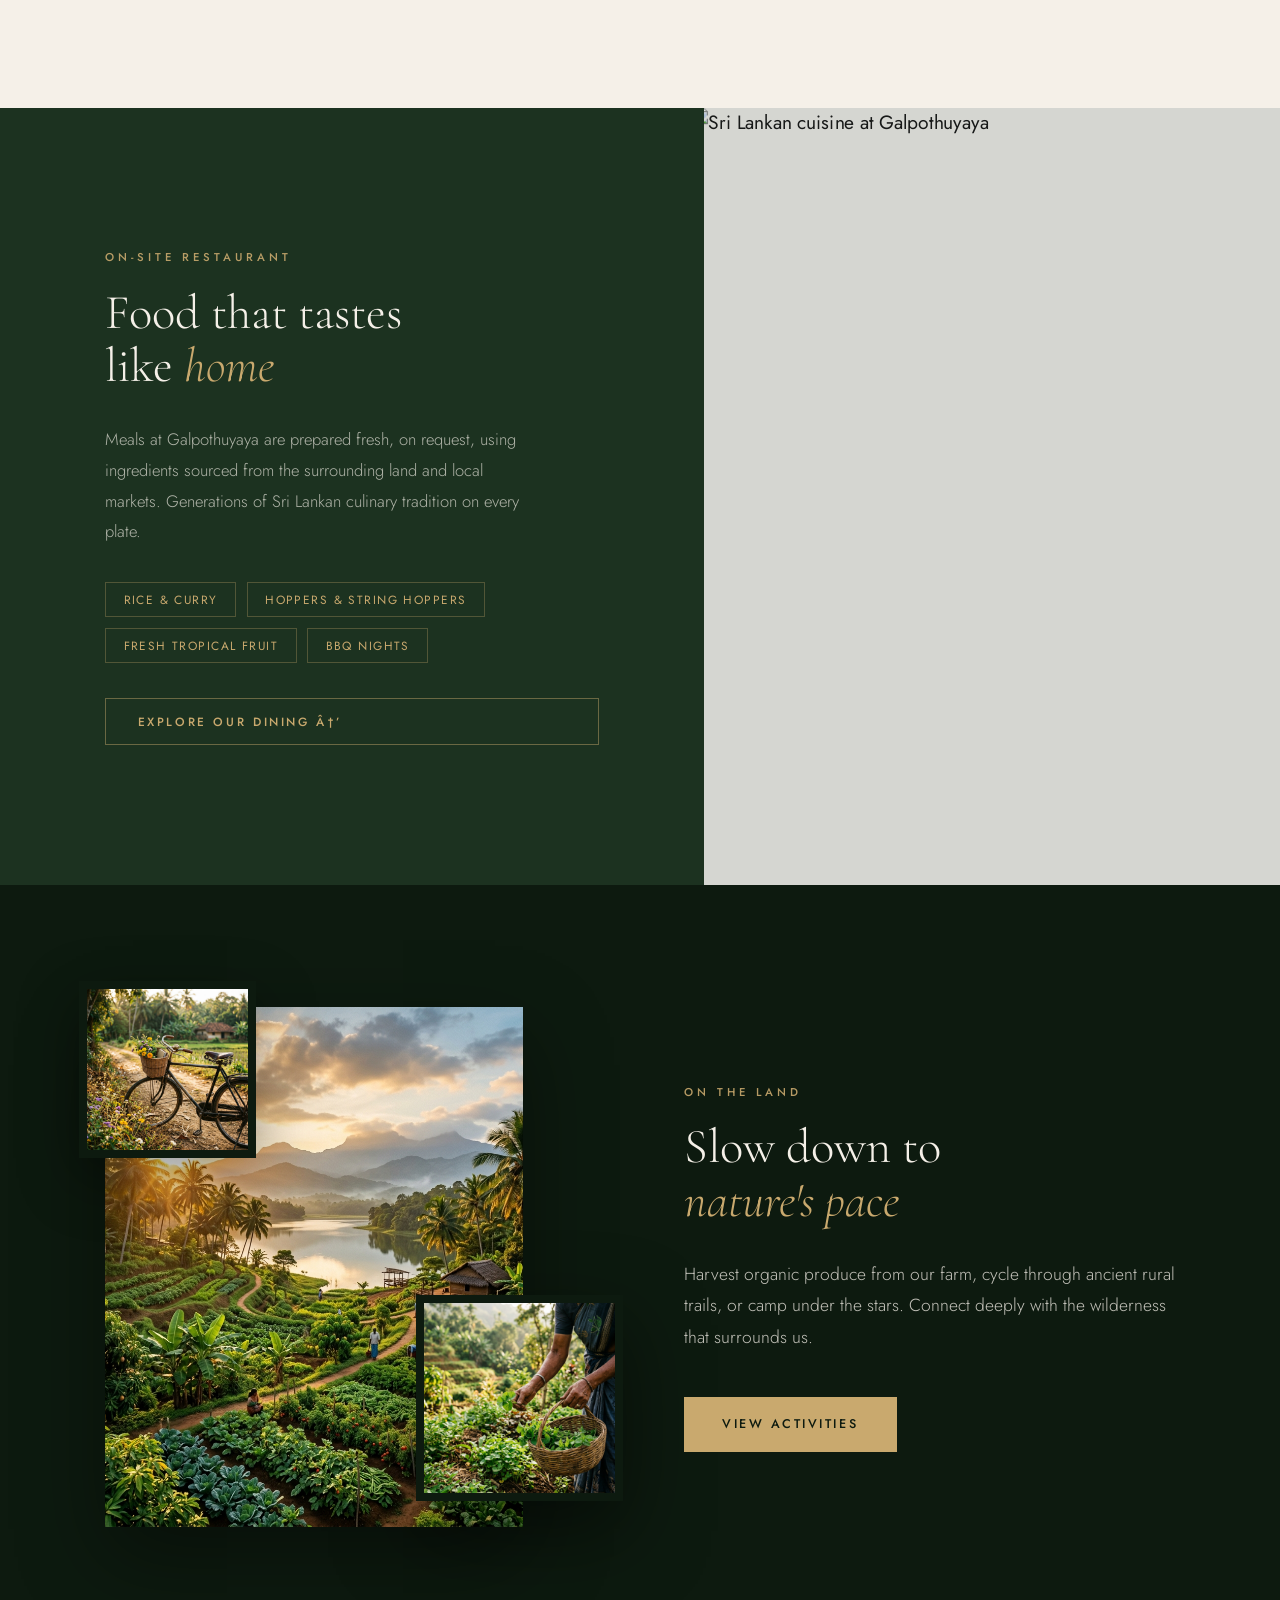
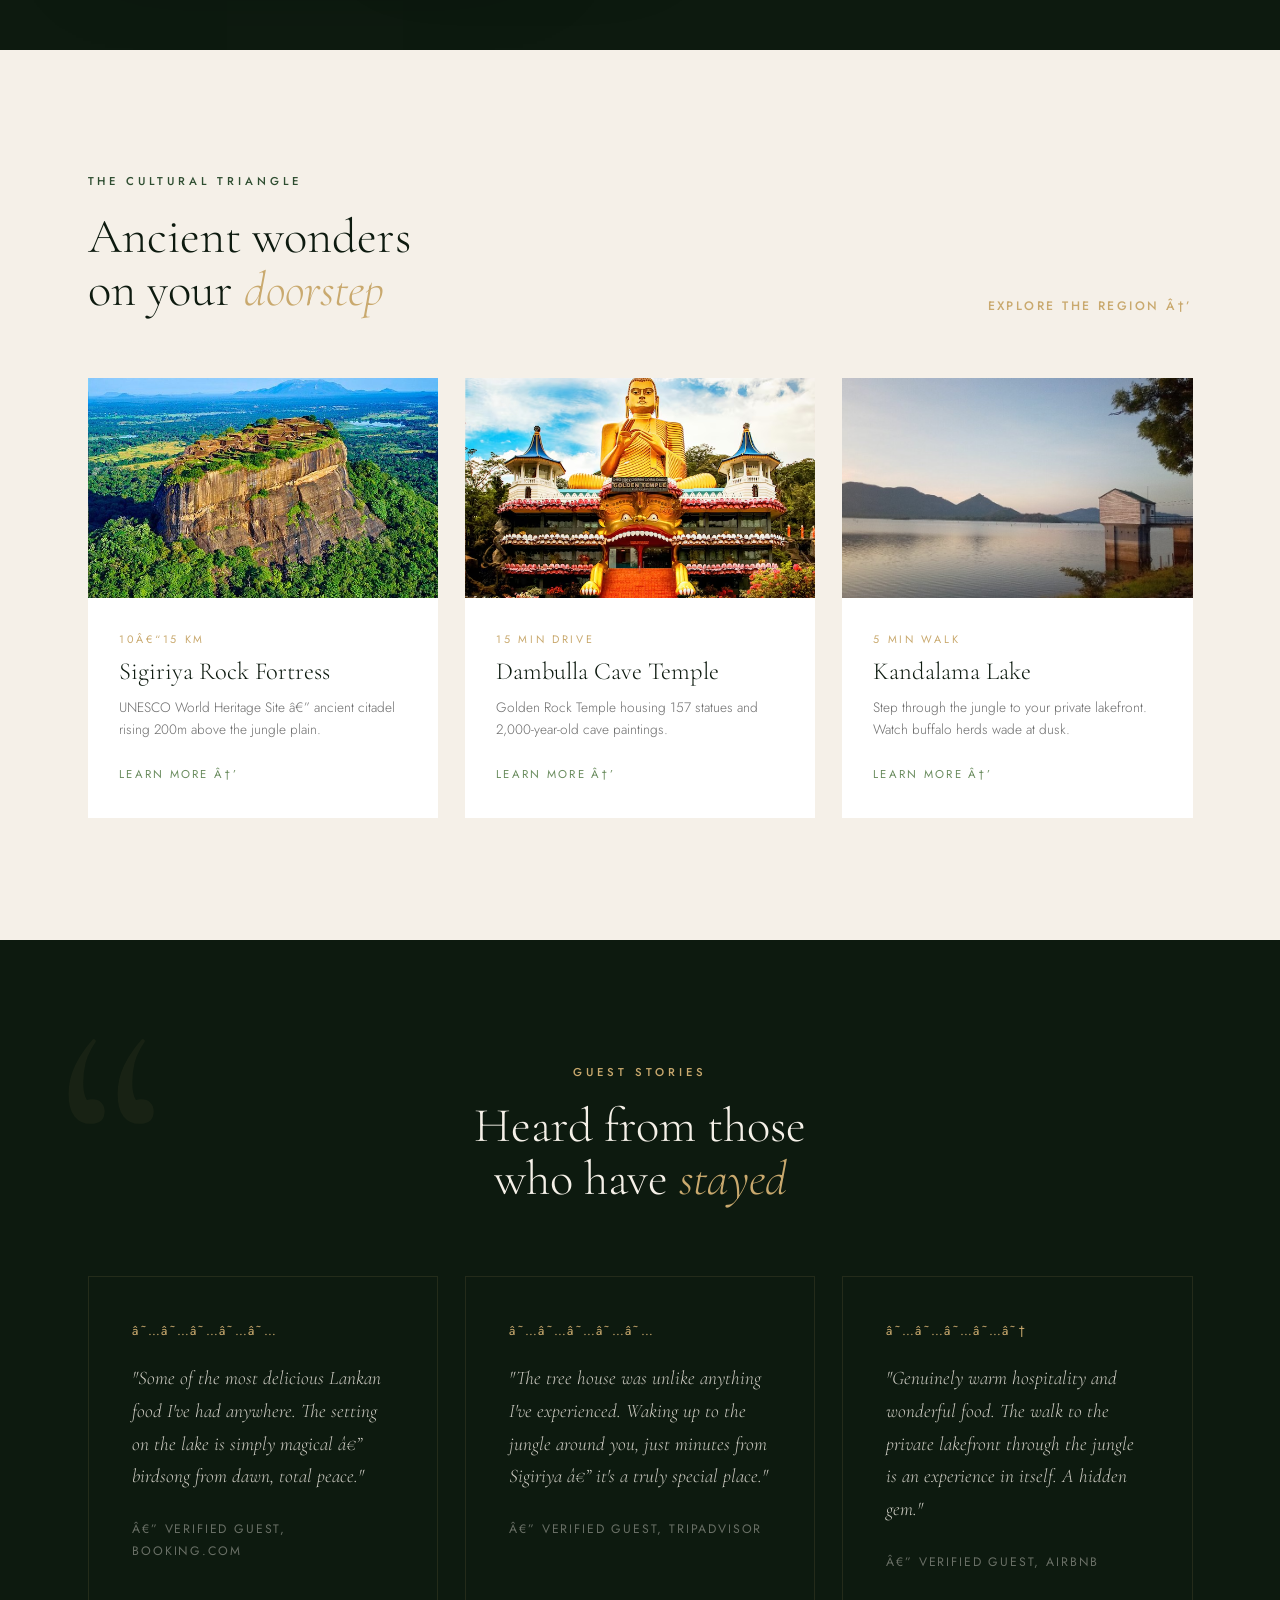
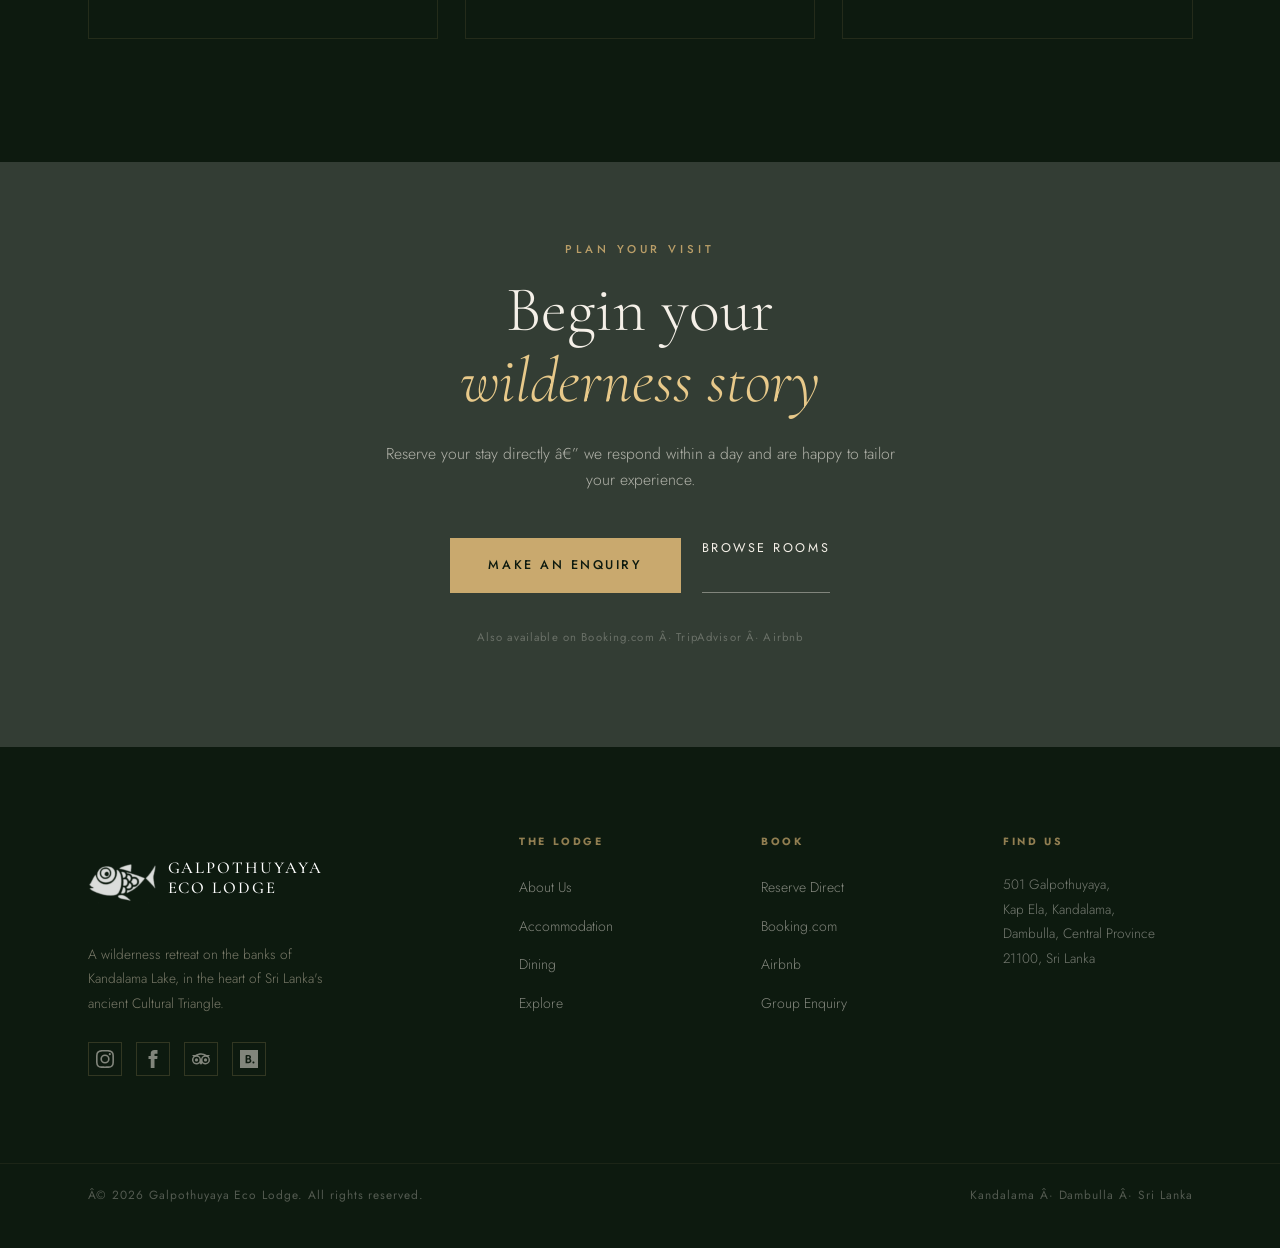
==== commit 31228f36: "yes" ====
--- a/index.html
+++ b/index.html
@@ -1,10 +1,10 @@
-<!DOCTYPE html>
+﻿<!DOCTYPE html>
 <html lang="en">
 <head>
   <meta charset="UTF-8" />
   <meta name="viewport" content="width=device-width, initial-scale=1.0"/>
-  <title>Galpothuyaya Eco Lodge — Kandalama, Sri Lanka</title>
-  <meta name="description" content="An intimate eco lodge on the still waters of Kandalama Lake — your sanctuary at the heart of Sri Lanka's ancient Cultural Triangle.">
+  <title>Galpothuyaya Eco Lodge â€” Kandalama, Sri Lanka</title>
+  <meta name="description" content="An intimate eco lodge on the still waters of Kandalama Lake â€” your sanctuary at the heart of Sri Lanka's ancient Cultural Triangle.">
   <link rel="preconnect" href="https://fonts.googleapis.com">
   <link rel="preconnect" href="https://fonts.gstatic.com" crossorigin>
   <link href="https://fonts.googleapis.com/css2?family=Cormorant+Garamond:ital,wght@0,300;0,400;0,600;1,300;1,400&family=Jost:wght@300;400;500&display=swap" rel="stylesheet">
@@ -43,15 +43,15 @@
   <a href="contact.html" class="drawer-book">Reserve a Stay</a>
 </div>
 
-<!-- ══════════════════════════════════════
+<!-- â•â•â•â•â•â•â•â•â•â•â•â•â•â•â•â•â•â•â•â•â•â•â•â•â•â•â•â•â•â•â•â•â•â•â•â•â•â•
      HERO
-══════════════════════════════════════ -->
+â•â•â•â•â•â•â•â•â•â•â•â•â•â•â•â•â•â•â•â•â•â•â•â•â•â•â•â•â•â•â•â•â•â•â•â•â•â• -->
 <section class="hero">
   <div class="hero-bg"></div>
   <div class="hero-overlay"></div>
   <div class="hero-content">
     <h1 class="hero-title" style="margin-top: 20px;">A <em>petite</em> piece of<br>nature</h1>
-    <p class="hero-sub">An intimate eco lodge on the still waters of Kandalama Lake — your sanctuary at the heart of Sri Lanka's ancient Cultural Triangle.</p>
+    <p class="hero-sub">An intimate eco lodge on the still waters of Kandalama Lake â€” your sanctuary at the heart of Sri Lanka's ancient Cultural Triangle.</p>
     <div class="hero-ctas">
       <a href="contact.html" class="btn-primary">Book Your Escape</a>
       <a href="#about" class="btn-ghost">Discover the Lodge</a>
@@ -86,9 +86,9 @@
   </div>
 </div>
 
-<!-- ══════════════════════════════════════
+<!-- â•â•â•â•â•â•â•â•â•â•â•â•â•â•â•â•â•â•â•â•â•â•â•â•â•â•â•â•â•â•â•â•â•â•â•â•â•â•
      ABOUT
-══════════════════════════════════════ -->
+â•â•â•â•â•â•â•â•â•â•â•â•â•â•â•â•â•â•â•â•â•â•â•â•â•â•â•â•â•â•â•â•â•â•â•â•â•â• -->
 <section class="about" id="about">
   <div class="about-visual">
     <img src="assets/images/generated.png" alt="Kandalama Lake at dusk" loading="lazy">
@@ -101,7 +101,7 @@
     <p class="section-label reveal">About the Lodge</p>
     <h2 class="section-title reveal reveal-delay-1">A retreat shaped<br>by <em>nature's hand</em></h2>
     <p class="about-body reveal reveal-delay-2">
-      Galpothuyaya Eco Lodge sits quietly on the banks of the historic Kandalama Tank, surrounded by native farmland, ancient jungle, and open skies. Here, the tempo of life slows to the rhythm of birdsong, rustling reeds, and the gentle lapping of still water. This is not luxury removed from the earth — it is luxury rooted in it.
+      Galpothuyaya Eco Lodge sits quietly on the banks of the historic Kandalama Tank, surrounded by native farmland, ancient jungle, and open skies. Here, the tempo of life slows to the rhythm of birdsong, rustling reeds, and the gentle lapping of still water. This is not luxury removed from the earth â€” it is luxury rooted in it.
     </p>
     <div class="about-highlights reveal reveal-delay-3">
       <div class="highlight-item">
@@ -124,16 +124,16 @@
   </div>
 </section>
 
-<!-- ══════════════════════════════════════
+<!-- â•â•â•â•â•â•â•â•â•â•â•â•â•â•â•â•â•â•â•â•â•â•â•â•â•â•â•â•â•â•â•â•â•â•â•â•â•â•
      ROOMS TEASER
-══════════════════════════════════════ -->
+â•â•â•â•â•â•â•â•â•â•â•â•â•â•â•â•â•â•â•â•â•â•â•â•â•â•â•â•â•â•â•â•â•â•â•â•â•â• -->
 <section class="rooms-teaser">
   <div class="rooms-teaser-header reveal">
     <div>
       <p class="section-label">Accommodation</p>
       <h2 class="section-title">Rest in <em>the wild</em></h2>
     </div>
-    <a href="rooms.html" class="section-link">View All Rooms &amp; Stays →</a>
+    <a href="rooms.html" class="section-link">View All Rooms &amp; Stays â†’</a>
   </div>
   <div class="rooms-teaser-grid">
     <a href="rooms.html#forest-room" class="room-card reveal">
@@ -142,7 +142,7 @@
         <p class="room-card-type">Forest Room</p>
         <h3 class="room-card-name">Into the<br>Canopy</h3>
         <p class="room-card-hook">Spacious garden-view rooms with stone accents, fireplace &amp; robes.</p>
-        <span class="room-card-cta">Explore Room →</span>
+        <span class="room-card-cta">Explore Room â†’</span>
       </div>
     </a>
     <a href="rooms.html#lakeside-villa" class="room-card reveal reveal-delay-1">
@@ -151,7 +151,7 @@
         <p class="room-card-type">Lakeside Villa</p>
         <h3 class="room-card-name">Sweeping<br>Wetland Views</h3>
         <p class="room-card-hook">Three private villas nestled in native farmland, overlooking the lake.</p>
-        <span class="room-card-cta">Explore Villa →</span>
+        <span class="room-card-cta">Explore Villa â†’</span>
       </div>
     </a>
     <a href="rooms.html#tree-house" class="room-card reveal reveal-delay-2">
@@ -159,16 +159,16 @@
       <div class="room-card-info">
         <p class="room-card-type">Signature Experience</p>
         <h3 class="room-card-name">The<br>Tree House</h3>
-        <p class="room-card-hook">Perched above the jungle floor — wake to birdsong and first light.</p>
-        <span class="room-card-cta">Explore Tree House →</span>
-      </div>
-    </a>
-  </div>
-</section>
-
-<!-- ══════════════════════════════════════
+        <p class="room-card-hook">Perched above the jungle floor â€” wake to birdsong and first light.</p>
+        <span class="room-card-cta">Explore Tree House â†’</span>
+      </div>
+    </a>
+  </div>
+</section>
+
+<!-- â•â•â•â•â•â•â•â•â•â•â•â•â•â•â•â•â•â•â•â•â•â•â•â•â•â•â•â•â•â•â•â•â•â•â•â•â•â•
      RETREATS TEASER
-══════════════════════════════════════ -->
+â•â•â•â•â•â•â•â•â•â•â•â•â•â•â•â•â•â•â•â•â•â•â•â•â•â•â•â•â•â•â•â•â•â•â•â•â•â• -->
 <section class="retreats-teaser">
   <div class="retreats-teaser-content reveal">
     <p class="section-label">Curated Paths</p>
@@ -183,11 +183,11 @@
   </div>
 </section>
 
-<!-- ══════════════════════════════════════
+<!-- â•â•â•â•â•â•â•â•â•â•â•â•â•â•â•â•â•â•â•â•â•â•â•â•â•â•â•â•â•â•â•â•â•â•â•â•â•â•
      DINING TEASER
-══════════════════════════════════════ -->
+â•â•â•â•â•â•â•â•â•â•â•â•â•â•â•â•â•â•â•â•â•â•â•â•â•â•â•â•â•â•â•â•â•â•â•â•â•â• -->
 <section class="dining-teaser" id="dining-teaser">
-  <div class="dining-teaser-visual">
+  <div class="dining-teaser-visual reveal reveal-delay-1">
     <img src="assets/images/food_generated.png" alt="Sri Lankan cuisine at Galpothuyaya">
     <div class="dining-teaser-overlay"></div>
   </div>
@@ -203,18 +203,26 @@
       <div class="dish-pill">Fresh Tropical Fruit</div>
       <div class="dish-pill">BBQ Nights</div>
     </div>
-    <a href="dining.html" class="btn-outline-gold">Explore Our Dining →</a>
-  </div>
-</section>
-
-<!-- ══════════════════════════════════════
+    <a href="dining.html" class="btn-outline-gold">Explore Our Dining â†’</a>
+  </div>
+</section>
+
+<!-- â•â•â•â•â•â•â•â•â•â•â•â•â•â•â•â•â•â•â•â•â•â•â•â•â•â•â•â•â•â•â•â•â•â•â•â•â•â•
      ACTIVITIES TEASER
-══════════════════════════════════════ -->
+â•â•â•â•â•â•â•â•â•â•â•â•â•â•â•â•â•â•â•â•â•â•â•â•â•â•â•â•â•â•â•â•â•â•â•â•â•â• -->
 <section class="activities-teaser">
-  <div class="activities-teaser-img reveal">
-    <img src="https://images.unsplash.com/photo-1542359649-31e03cd4d909?w=800&q=80" alt="Cycling in Sri Lanka" loading="lazy">
-  </div>
-  <div class="activities-teaser-content reveal reveal-delay-2">
+  <div class="activities-teaser-collage reveal">
+    <div class="collage-main">
+      <img src="assets/images/kandalama_farm.png" alt="Kandalama farm landscape" loading="lazy">
+    </div>
+    <div class="collage-accent collage-accent-1 reveal reveal-delay-2">
+      <img src="assets/images/organic_harvesting.png" alt="Organic harvesting detail" loading="lazy">
+    </div>
+    <div class="collage-accent collage-accent-2 reveal reveal-delay-4">
+      <img src="assets/images/kandalama_trail.png" alt="Bicycle on a rural trail" loading="lazy">
+    </div>
+  </div>
+  <div class="activities-teaser-content reveal reveal-delay-3">
     <p class="section-label on-dark">On The Land</p>
     <h2 class="section-title on-dark">Slow down to<br><em>nature's pace</em></h2>
     <p class="activities-teaser-body">
@@ -224,25 +232,25 @@
   </div>
 </section>
 
-<!-- ══════════════════════════════════════
+<!-- â•â•â•â•â•â•â•â•â•â•â•â•â•â•â•â•â•â•â•â•â•â•â•â•â•â•â•â•â•â•â•â•â•â•â•â•â•â•
      EXPLORE TEASER
-══════════════════════════════════════ -->
+â•â•â•â•â•â•â•â•â•â•â•â•â•â•â•â•â•â•â•â•â•â•â•â•â•â•â•â•â•â•â•â•â•â•â•â•â•â• -->
 <section class="explore-teaser">
   <div class="explore-teaser-header reveal">
     <div>
       <p class="section-label">The Cultural Triangle</p>
       <h2 class="section-title">Ancient wonders<br>on your <em>doorstep</em></h2>
     </div>
-    <a href="explore.html" class="section-link on-dark-link">Explore the Region →</a>
+    <a href="explore.html" class="section-link on-dark-link">Explore the Region â†’</a>
   </div>
   <div class="explore-teaser-cards">
     <a href="explore.html#sigiriya" class="explore-card reveal">
       <div class="explore-card-img" style="background-image:url('assets/images/explore/sigiriya.jpg')"></div>
       <div class="explore-card-body">
-        <p class="explore-card-dist">10–15 km</p>
+        <p class="explore-card-dist">10â€“15 km</p>
         <h3 class="explore-card-name">Sigiriya Rock Fortress</h3>
-        <p class="explore-card-desc">UNESCO World Heritage Site — ancient citadel rising 200m above the jungle plain.</p>
-        <span class="explore-card-link">Learn More →</span>
+        <p class="explore-card-desc">UNESCO World Heritage Site â€” ancient citadel rising 200m above the jungle plain.</p>
+        <span class="explore-card-link">Learn More â†’</span>
       </div>
     </a>
     <a href="explore.html#dambulla" class="explore-card reveal reveal-delay-1">
@@ -251,7 +259,7 @@
         <p class="explore-card-dist">15 min drive</p>
         <h3 class="explore-card-name">Dambulla Cave Temple</h3>
         <p class="explore-card-desc">Golden Rock Temple housing 157 statues and 2,000-year-old cave paintings.</p>
-        <span class="explore-card-link">Learn More →</span>
+        <span class="explore-card-link">Learn More â†’</span>
       </div>
     </a>
     <a href="explore.html#kandalama-lake" class="explore-card reveal reveal-delay-2">
@@ -260,15 +268,15 @@
         <p class="explore-card-dist">5 min walk</p>
         <h3 class="explore-card-name">Kandalama Lake</h3>
         <p class="explore-card-desc">Step through the jungle to your private lakefront. Watch buffalo herds wade at dusk.</p>
-        <span class="explore-card-link">Learn More →</span>
-      </div>
-    </a>
-  </div>
-</section>
-
-<!-- ══════════════════════════════════════
+        <span class="explore-card-link">Learn More â†’</span>
+      </div>
+    </a>
+  </div>
+</section>
+
+<!-- â•â•â•â•â•â•â•â•â•â•â•â•â•â•â•â•â•â•â•â•â•â•â•â•â•â•â•â•â•â•â•â•â•â•â•â•â•â•
      TESTIMONIALS
-══════════════════════════════════════ -->
+â•â•â•â•â•â•â•â•â•â•â•â•â•â•â•â•â•â•â•â•â•â•â•â•â•â•â•â•â•â•â•â•â•â•â•â•â•â• -->
 <section class="testimonials">
   <div class="testimonials-header">
     <span class="section-label on-dark reveal">Guest Stories</span>
@@ -276,38 +284,38 @@
   </div>
   <div class="testimonials-grid">
     <div class="testimonial-card reveal">
-      <div class="stars">★★★★★</div>
-      <p class="testimonial-text">"Some of the most delicious Lankan food I've had anywhere. The setting on the lake is simply magical — birdsong from dawn, total peace."</p>
-      <p class="testimonial-author">— Verified Guest, Booking.com</p>
+      <div class="stars">â˜…â˜…â˜…â˜…â˜…</div>
+      <p class="testimonial-text">"Some of the most delicious Lankan food I've had anywhere. The setting on the lake is simply magical â€” birdsong from dawn, total peace."</p>
+      <p class="testimonial-author">â€” Verified Guest, Booking.com</p>
     </div>
     <div class="testimonial-card reveal reveal-delay-1">
-      <div class="stars">★★★★★</div>
-      <p class="testimonial-text">"The tree house was unlike anything I've experienced. Waking up to the jungle around you, just minutes from Sigiriya — it's a truly special place."</p>
-      <p class="testimonial-author">— Verified Guest, TripAdvisor</p>
+      <div class="stars">â˜…â˜…â˜…â˜…â˜…</div>
+      <p class="testimonial-text">"The tree house was unlike anything I've experienced. Waking up to the jungle around you, just minutes from Sigiriya â€” it's a truly special place."</p>
+      <p class="testimonial-author">â€” Verified Guest, TripAdvisor</p>
     </div>
     <div class="testimonial-card reveal reveal-delay-2">
-      <div class="stars">★★★★☆</div>
+      <div class="stars">â˜…â˜…â˜…â˜…â˜†</div>
       <p class="testimonial-text">"Genuinely warm hospitality and wonderful food. The walk to the private lakefront through the jungle is an experience in itself. A hidden gem."</p>
-      <p class="testimonial-author">— Verified Guest, Airbnb</p>
-    </div>
-  </div>
-</section>
-
-<!-- ══════════════════════════════════════
+      <p class="testimonial-author">â€” Verified Guest, Airbnb</p>
+    </div>
+  </div>
+</section>
+
+<!-- â•â•â•â•â•â•â•â•â•â•â•â•â•â•â•â•â•â•â•â•â•â•â•â•â•â•â•â•â•â•â•â•â•â•â•â•â•â•
      BOOKING CTA BANNER
-══════════════════════════════════════ -->
+â•â•â•â•â•â•â•â•â•â•â•â•â•â•â•â•â•â•â•â•â•â•â•â•â•â•â•â•â•â•â•â•â•â•â•â•â•â• -->
 <section class="cta-banner">
   <div class="cta-banner-bg"></div>
   <div class="cta-banner-overlay"></div>
   <div class="cta-banner-content reveal">
     <span class="section-label on-dark">Plan Your Visit</span>
     <h2 class="cta-banner-title">Begin your<br><em>wilderness story</em></h2>
-    <p class="cta-banner-sub">Reserve your stay directly — we respond within a day and are happy to tailor your experience.</p>
+    <p class="cta-banner-sub">Reserve your stay directly â€” we respond within a day and are happy to tailor your experience.</p>
     <div class="cta-banner-actions">
       <a href="contact.html" class="btn-primary">Make an Enquiry</a>
       <a href="rooms.html" class="btn-ghost">Browse Rooms</a>
     </div>
-    <p class="cta-banner-platforms">Also available on Booking.com · TripAdvisor · Airbnb</p>
+    <p class="cta-banner-platforms">Also available on Booking.com Â· TripAdvisor Â· Airbnb</p>
   </div>
 </section>
 
@@ -322,7 +330,8 @@
     <div class="footer-social">
       <a href="#" class="social-ig" title="Instagram"><svg viewBox="0 0 24 24"><path d="M12 2.163c3.204 0 3.584.012 4.85.07 3.252.148 4.771 1.691 4.919 4.919.058 1.265.069 1.645.069 4.849 0 3.205-.012 3.584-.069 4.849-.149 3.225-1.664 4.771-4.919 4.919-1.266.058-1.644.07-4.85.07-3.204 0-3.584-.012-4.849-.07-3.26-.149-4.771-1.699-4.919-4.92-.058-1.265-.07-1.644-.07-4.849 0-3.204.013-3.583.07-4.849.149-3.227 1.664-4.771 4.919-4.919 1.266-.057 1.645-.069 4.849-.069zM12 0C8.741 0 8.333.014 7.053.072 2.695.272.273 2.69.073 7.052.014 8.333 0 8.741 0 12c0 3.259.014 3.668.072 4.948.2 4.358 2.618 6.78 6.98 6.98C8.333 23.986 8.741 24 12 24c3.259 0 3.668-.014 4.948-.072 4.354-.2 6.782-2.618 6.979-6.98.059-1.28.073-1.689.073-4.948 0-3.259-.014-3.667-.072-4.947-.196-4.354-2.617-6.78-6.979-6.98C15.668.014 15.259 0 12 0zm0 5.838a6.162 6.162 0 100 12.324 6.162 6.162 0 000-12.324zM12 16a4 4 0 110-8 4 4 0 010 8zm6.406-11.845a1.44 1.44 0 100 2.881 1.44 1.44 0 000-2.881z"/></svg></a>
       <a href="#" class="social-fb" title="Facebook"><svg viewBox="0 0 24 24"><path d="M9 8h-3v4h3v12h5v-12h3.642l.358-4h-4v-1.667c0-.955.192-1.333 1.115-1.333h2.885v-5h-3.808c-3.596 0-5.192 1.583-5.192 4.615v3.385z"/></svg></a>
-      <a href="https://www.tripadvisor.com/Hotel_Review-g304137-d6420375-Reviews-Galpothu_yaya-Kandalama_Central_Province.html" target="_blank" class="social-ta" title="TripAdvisor"><svg viewBox="0 0 24 24"><path d="M22.846 12.592c-.173.076-.328.188-.474.31-.059-.283-.16-.566-.289-.838-1.579-3.328-4.814-5.59-8.497-5.91-.703-.06-1.423-.05-2.126.014-3.665.342-6.864 2.628-8.402 5.952-.162.348-.28.718-.352 1.096-.134-.112-.279-.214-.439-.284C1.3 12.511.235 13.064.041 14.153c-.15.845.289 1.663 1.056 2.054a2.227 2.227 0 001.076.22c.228 0 .459-.033.682-.102.164.717.425 1.41.782 2.062 1.961 3.58 5.64 5.922 9.684 6.223.864.065 1.745.05 2.607-.027 4.02-.363 7.618-2.738 9.548-6.326a10.976 10.976 0 00.73-1.843 2.158 2.158 0 00.224-2.152c-.443-.907-1.488-1.385-2.438-1.1s-1.65.986-1.547 1.954c0 0 .151 1.749-.607 3.322-1.353 2.812-4.17 4.673-7.318 4.957-.674.061-1.365.074-2.046.02-3.176-.237-6.023-2.073-7.447-4.802-.128-.246-.24-.504-.336-.768.647-.076 1.25-.386 1.684-.877a2.154 2.154 0 00.32-2.31 2.17 2.17 0 00-1.921-1.18c-.144 0-.29.015-.433.047a9.42 9.42 0 01.378-1.382c1.334-2.88 4.102-4.856 7.272-5.152.61-.057 1.23-.066 1.846-.013 3.19.277 6.002 2.235 7.369 5.115.176.377.307.77.391 1.173a2.15 2.15 0 00-1.385.677 2.155 2.155 0 00-.317 2.316c.453.945 1.579 1.403 2.584 1.053s1.583-.941 1.472-1.932c-.08-.716-.549-1.33-1.22-1.62zm-6.009.288c1.33.4 2.146 1.714 1.91 3.036-.214 1.205-1.298 2.062-2.52 1.99a2.532 2.532 0 01-2.22-1.62c-.413-1.096.069-2.345 1.121-2.903a2.49 2.49 0 011.71-.503zm-9.358 1.492c.621-1.144 2.03-1.602 3.208-1.042 1.085.516 1.701 1.68 1.455 2.827-.225 1.047-1.178 1.776-2.251 1.724a2.33 2.33 0 01-2.147-1.745c-.244-1.037.288-2.112 1.232-2.613a2.31 2.31 0 01.503-.151zm-5.461.761c.473-.133.974.143 1.107.616s-.144.974-.616 1.107-.974-.143-1.107-.616.143-.974.616-1.107zm4.332 2.7c1.018 0 1.844-.826 1.844-1.844s-.826-1.844-1.844-1.844c-1.019 0-1.845.826-1.845 1.844 0 1.018.826 1.844 1.845 1.844zm11.066 0c1.018 0 1.844-.826 1.844-1.844s-.826-1.844-1.844-1.844-1.844.826-1.844 1.844.825 1.844 1.844 1.844zm6.056-1.727c-.473.133-.974-.143-1.107-.616s.144-.974.616-1.107.974.144 1.107.616-.144.974-.616 1.107z"/></svg></a>
+      <a href="https://www.tripadvisor.com/Hotel_Review-g304137-d6420375-Reviews-Galpothu_yaya-Kandalama_Central_Province.html" target="_blank" class="social-ta" title="TripAdvisor"><svg viewBox="0 0 24 24"><path d="M12.006 4.295c-2.67 0-5.338.784-7.645 2.353H0l1.963 2.135a5.997 5.997 0 0 0 4.04 10.43 5.976 5.976 0 0 0 4.075-1.6L12 19.705l1.922-2.09a5.972 5.972 0 0 0 4.072 1.598 6 6 0 0 0 6-5.998 5.982 5.982 0 0 0-1.957-4.432L24 6.648h-4.35a13.573 13.573 0 0 0-7.644-2.353zM12 6.255c1.531 0 3.063.303 4.504.903C13.943 8.138 12 10.43 12 13.1c0-2.671-1.942-4.962-4.504-5.942A11.72 11.72 0 0 1 12 6.256zM6.002 9.157a4.059 4.059 0 1 1 0 8.118 4.059 4.059 0 0 1 0-8.118zm11.992.002a4.057 4.057 0 1 1 .003 8.115 4.057 4.057 0 0 1-.003-8.115zm-11.992 1.93a2.128 2.128 0 0 0 0 4.256 2.128 2.128 0 0 0 0-4.256zm11.992 0a2.128 2.128 0 0 0 0 4.256 2.128 2.128 0 0 0 0-4.256z"/></svg></a>
+      <a href="https://www.booking.com/hotel/lk/galpothuyaya-eco.html" target="_blank" class="social-bk" title="Booking.com"><svg viewBox="0 0 24 24"><path d="M24 0H0v24h24ZM8.575 6.563h2.658c2.108 0 3.473 1.15 3.473 2.898 0 1.15-.575 1.82-.91 2.108l-.287.263.335.192c.815.479 1.318 1.389 1.318 2.395 0 1.988-1.51 3.257-3.857 3.257H7.449V7.713c0-.623.503-1.126 1.126-1.15zm1.7 1.868c-.479.024-.694.264-.694.79v1.893h1.676c.958 0 1.294-.743 1.294-1.365 0-.815-.503-1.318-1.318-1.318zm-.096 4.36c-.407.071-.598.31-.598.79v2.251h1.868c.934 0 1.509-.55 1.509-1.533 0-.934-.599-1.509-1.51-1.509zm7.737 2.394c.743 0 1.341.599 1.341 1.342a1.34 1.34 0 0 1-1.341 1.341 1.355 1.355 0 0 1-1.341-1.341c0-.743.598-1.342 1.34-1.342z"/></svg></a>
     </div>
   </div>
   <div class="footer-col">
@@ -354,8 +363,8 @@
   </div>
 </footer>
 <div class="footer-bottom">
-  <p>© 2026 Galpothuyaya Eco Lodge. All rights reserved.</p>
-  <p>Kandalama · Dambulla · Sri Lanka</p>
+  <p>Â© 2026 Galpothuyaya Eco Lodge. All rights reserved.</p>
+  <p>Kandalama Â· Dambulla Â· Sri Lanka</p>
 </div>
 
 <script>
@@ -392,3 +401,4 @@
 </script>
 </body>
 </html>
+
--- a/assets/shared.css
+++ b/assets/shared.css
@@ -495,4 +495,4 @@
 .footer-social a svg {
   width: 18px; height: 18px; fill: currentColor; transition: fill 0.3s;
 }
-.footer-social a:hover svg { fill: var(--primary); }
+.footer-social a:hover svg { fill: currentColor; }
--- a/assets/home.css
+++ b/assets/home.css
@@ -1,386 +1,1074 @@
 /* ── HOME PAGE — page-specific styles ── */
+
+/* ── LAYOUT TOKENS ── */
+:root {
+  --page-pad: 5rem;
+  /* horizontal padding for Tier B contained sections */
+  --section-v: 7rem;
+  /* vertical padding for Tier B contained sections */
+  --split-h: 70vh;
+  /* min-height for Tier A immersive split panels */
+}
 
 /* ── HERO ── */
 .hero {
   position: relative;
-  height: 100vh; min-height: 700px;
-  display: flex; align-items: flex-end;
+  height: 100vh;
+  min-height: 700px;
+  display: flex;
+  align-items: flex-end;
   background-color: #0d1a0f;
   overflow: hidden;
-  padding-top: 140px; /* Ensures content clears fixed nav */
-}
+  padding-top: 140px;
+  /* Ensures content clears fixed nav */
+}
+
 .hero-bg {
-  position: absolute; inset: 0;
-  opacity: 0.1;
+  position: absolute;
+  inset: 0;
+  opacity: 0.2;
   background: url('/assets/images/hero.jpeg') center/cover no-repeat;
 }
+
 .hero-overlay {
-  position: absolute; inset: 0;
-  background: linear-gradient(to bottom, rgba(13,26,15,0.7) 0%, rgba(13,26,15,0.15) 20%, transparent 40%, rgba(13,26,15,0.92) 100%);
-}
+  position: absolute;
+  inset: 0;
+  background: linear-gradient(to bottom, rgba(13, 26, 15, 0.7) 0%, rgba(13, 26, 15, 0.15) 20%, transparent 40%, rgba(13, 26, 15, 0.92) 100%);
+}
+
 .hero-content {
-  position: relative; z-index: 2;
+  position: relative;
+  z-index: 2;
   padding: 180px 6rem 7rem;
   max-width: 800px;
 }
+
 .hero-eyebrow {
-  font-size: 0.7rem; font-weight: 400; letter-spacing: 0.35em;
-  text-transform: uppercase; color: var(--gold);
+  font-size: 0.7rem;
+  font-weight: 400;
+  letter-spacing: 0.35em;
+  text-transform: uppercase;
+  color: var(--gold);
   margin-bottom: 1.2rem;
-  opacity: 0; animation: fadeUp 0.8s 0.2s forwards;
-}
+  opacity: 0;
+  animation: fadeUp 0.8s 0.2s forwards;
+}
+
 .hero-title {
   font-family: 'Cormorant Garamond', serif;
   font-size: clamp(3.2rem, 6vw, 5.5rem);
-  font-weight: 300; line-height: 1.05; color: var(--cream);
+  font-weight: 300;
+  line-height: 1.05;
+  color: var(--cream);
   margin-bottom: 1.5rem;
-  opacity: 0; animation: fadeUp 0.9s 0.4s forwards;
-}
-.hero-title em { font-style: italic; color: var(--gold-light); }
+  opacity: 0;
+  animation: fadeUp 0.9s 0.4s forwards;
+}
+
+.hero-title em {
+  font-style: italic;
+  color: var(--gold-light);
+}
+
 .hero-sub {
-  font-size: 0.9rem; font-weight: 300; line-height: 1.8;
-  color: rgba(245,240,232,0.72); max-width: 480px;
+  font-size: 0.9rem;
+  font-weight: 300;
+  line-height: 1.8;
+  color: rgba(245, 240, 232, 0.72);
+  max-width: 480px;
   margin-bottom: 2.5rem;
-  opacity: 0; animation: fadeUp 0.9s 0.6s forwards;
-}
+  opacity: 0;
+  animation: fadeUp 0.9s 0.6s forwards;
+}
+
 .hero-ctas {
-  display: flex; gap: 1.2rem; align-items: center;
-  opacity: 0; animation: fadeUp 0.9s 0.8s forwards;
-}
+  display: flex;
+  gap: 1.2rem;
+  align-items: center;
+  opacity: 0;
+  animation: fadeUp 0.9s 0.8s forwards;
+}
+
 .hero-scroll {
-  position: absolute; bottom: 2.5rem; right: 5rem; z-index: 2;
-  display: flex; flex-direction: column; align-items: center; gap: 0.6rem;
-  opacity: 0; animation: fadeIn 1s 1.2s forwards;
-}
+  position: absolute;
+  bottom: 2.5rem;
+  right: 5rem;
+  z-index: 2;
+  display: flex;
+  flex-direction: column;
+  align-items: center;
+  gap: 0.6rem;
+  opacity: 0;
+  animation: fadeIn 1s 1.2s forwards;
+}
+
 .hero-scroll span {
-  font-size: 0.6rem; letter-spacing: 0.25em; text-transform: uppercase;
-  color: rgba(245,240,232,0.45); writing-mode: vertical-rl;
-}
+  font-size: 0.6rem;
+  letter-spacing: 0.25em;
+  text-transform: uppercase;
+  color: rgba(245, 240, 232, 0.45);
+  writing-mode: vertical-rl;
+}
+
 .scroll-line {
-  width: 1px; height: 50px;
+  width: 1px;
+  height: 50px;
   background: linear-gradient(to bottom, var(--gold), transparent);
   animation: scrollPulse 2s ease-in-out infinite;
 }
 
-/* ── ABOUT ── */
+/* ── ABOUT (Tier A — Immersive Split Panel) ── */
 .about {
-  display: grid; grid-template-columns: 45fr 55fr;
-  min-height: 90vh;
-}
-.about-visual { position: relative; overflow: hidden; }
-.about-visual img { width: 100%; height: 100%; object-fit: cover; transition: transform 8s ease; }
-.about-visual:hover img { transform: scale(1.04); }
+  display: grid;
+  grid-template-columns: 45fr 55fr;
+  min-height: var(--split-h);
+}
+
+.about-visual {
+  position: relative;
+  overflow: hidden;
+}
+
+.about-visual img {
+  width: 100%;
+  height: 100%;
+  object-fit: cover;
+  transition: transform 8s ease;
+}
+
+.about-visual:hover img {
+  transform: scale(1.04);
+}
+
 .about-badge {
-  position: absolute; bottom: 3rem; right: -1px;
-  background: var(--gold); padding: 2rem 2.5rem;
-  font-family: 'Cormorant Garamond', serif; text-align: center;
-}
-.about-badge .num { font-size: 3rem; font-weight: 300; line-height: 1; color: var(--deep); display: block; }
-.about-badge .lbl { font-size: 0.65rem; letter-spacing: 0.2em; text-transform: uppercase; color: var(--deep); opacity: 0.7; display: block; margin-top: 0.3rem; }
+  position: absolute;
+  bottom: 3rem;
+  right: -1px;
+  background: var(--gold);
+  padding: 2rem 2.5rem;
+  font-family: 'Cormorant Garamond', serif;
+  text-align: center;
+}
+
+.about-badge .num {
+  font-size: 3rem;
+  font-weight: 300;
+  line-height: 1;
+  color: var(--deep);
+  display: block;
+}
+
+.about-badge .lbl {
+  font-size: 0.65rem;
+  letter-spacing: 0.2em;
+  text-transform: uppercase;
+  color: var(--deep);
+  opacity: 0.7;
+  display: block;
+  margin-top: 0.3rem;
+}
+
 .about-text {
-  background: var(--cream); padding: 7rem 5rem;
-  display: flex; flex-direction: column; justify-content: center;
-}
-.about-body { font-size: 1rem; font-weight: 300; line-height: 1.85; color: #3a3a3a; margin: 1.8rem 0 2.5rem; max-width: 460px; }
-.about-highlights { display: grid; grid-template-columns: 1fr 1fr; gap: 1.2rem; margin-top: 1rem; }
-.highlight-item { display: flex; align-items: flex-start; gap: 0.7rem; }
-.highlight-icon { width: 18px; height: 18px; flex-shrink: 0; margin-top: 2px; color: var(--gold); }
-.highlight-item p { font-size: 0.82rem; font-weight: 300; line-height: 1.5; color: var(--muted); }
-
-/* ── ROOMS TEASER ── */
+  background: var(--cream);
+  padding: 7rem 5rem;
+  display: flex;
+  flex-direction: column;
+  justify-content: center;
+}
+
+.about-body {
+  font-size: 1rem;
+  font-weight: 300;
+  line-height: 1.85;
+  color: #3a3a3a;
+  margin: 1.8rem 0 2.5rem;
+  max-width: 460px;
+}
+
+.about-highlights {
+  display: grid;
+  grid-template-columns: 1fr 1fr;
+  gap: 1.2rem;
+  margin-top: 1rem;
+}
+
+.highlight-item {
+  display: flex;
+  align-items: flex-start;
+  gap: 0.7rem;
+}
+
+.highlight-icon {
+  width: 18px;
+  height: 18px;
+  flex-shrink: 0;
+  margin-top: 2px;
+  color: var(--gold);
+}
+
+.highlight-item p {
+  font-size: 0.82rem;
+  font-weight: 300;
+  line-height: 1.5;
+  color: var(--muted);
+}
+
+/* ── ROOMS TEASER (Tier B — Contained Grid) ── */
 .rooms-teaser {
-  padding: 8rem 5rem;
+  padding: var(--section-v) var(--page-pad);
   background: var(--warm-white);
 }
+
 .rooms-teaser-header {
-  display: flex; justify-content: space-between; align-items: flex-end;
+  display: flex;
+  justify-content: space-between;
+  align-items: flex-end;
   margin-bottom: 3rem;
 }
+
 .rooms-teaser-grid {
-  display: grid; grid-template-columns: repeat(3, 1fr); gap: 1.5rem;
-}
+  display: grid;
+  grid-template-columns: repeat(3, 1fr);
+  gap: 1.5rem;
+}
+
 .room-card {
-  position: relative; overflow: hidden; cursor: pointer;
-  background: var(--deep); display: block; text-decoration: none;
+  position: relative;
+  overflow: hidden;
+  cursor: pointer;
+  background: var(--deep);
+  display: block;
+  text-decoration: none;
   transition: transform 0.2s ease;
 }
-.room-card:active { transform: scale(0.98); }
+
+.room-card:active {
+  transform: scale(0.98);
+}
+
 .room-card-img {
-  width: 100%; aspect-ratio: 3/4; object-fit: cover; display: block;
+  width: 100%;
+  aspect-ratio: 3/4;
+  object-fit: cover;
+  display: block;
   transition: transform 0.7s ease, opacity 0.4s ease;
   opacity: 0.88;
 }
-.room-card:hover .room-card-img { transform: scale(1.06); opacity: 0.72; }
+
+.room-card:hover .room-card-img {
+  transform: scale(1.06);
+  opacity: 0.72;
+}
+
 .room-card-info {
-  position: absolute; top: 0; left: 0; right: 0;
+  position: absolute;
+  top: 0;
+  left: 0;
+  right: 0;
   padding: 4rem 2.8rem;
-  background: linear-gradient(to bottom, rgba(13,26,15,0.85) 0%, transparent 100%);
+  background: linear-gradient(to bottom, rgba(13, 26, 15, 0.85) 0%, transparent 100%);
   transition: transform 0.5s ease, opacity 0.4s ease;
   opacity: 0.9;
 }
-.room-card:hover .room-card-info { opacity: 1; transform: translateY(4px); }
-.room-card-type { font-size: 0.75rem; letter-spacing: 0.4em; text-transform: uppercase; color: var(--gold); margin-bottom: 0.8rem; }
+
+.room-card:hover .room-card-info {
+  opacity: 1;
+  transform: translateY(4px);
+}
+
+.room-card-type {
+  font-size: 0.75rem;
+  letter-spacing: 0.4em;
+  text-transform: uppercase;
+  color: var(--gold);
+  margin-bottom: 0.8rem;
+}
+
 .room-card-name {
   font-family: 'Cormorant Garamond', serif;
-  font-size: 2.2rem; font-weight: 300; color: var(--cream); line-height: 1.1; margin-bottom: 1rem;
-}
+  font-size: 2.2rem;
+  font-weight: 300;
+  color: var(--cream);
+  line-height: 1.1;
+  margin-bottom: 1rem;
+}
+
 .room-card-hook {
-  font-size: 0.78rem; font-weight: 300; line-height: 1.6;
-  color: rgba(245,240,232,0.65);
-  max-height: 0; overflow: hidden; transition: max-height 0.4s ease;
-}
-.room-card:hover .room-card-hook { max-height: 80px; }
+  font-size: 0.78rem;
+  font-weight: 300;
+  line-height: 1.6;
+  color: rgba(245, 240, 232, 0.65);
+  max-height: 0;
+  overflow: hidden;
+  transition: max-height 0.4s ease;
+}
+
+.room-card:hover .room-card-hook {
+  max-height: 80px;
+}
+
 .room-card-cta {
-  display: inline-flex; align-items: center;
-  font-size: 0.65rem; letter-spacing: 0.2em; text-transform: uppercase;
-  color: var(--gold); margin-top: 0.7rem;
-  opacity: 0; transition: opacity 0.3s 0.1s;
-}
-.room-card:hover .room-card-cta { opacity: 1; }
-
-/* ── RETREATS TEASER ── */
+  display: inline-flex;
+  align-items: center;
+  font-size: 0.65rem;
+  letter-spacing: 0.2em;
+  text-transform: uppercase;
+  color: var(--gold);
+  margin-top: 0.7rem;
+  opacity: 0;
+  transition: opacity 0.3s 0.1s;
+}
+
+.room-card:hover .room-card-cta {
+  opacity: 1;
+}
+
+/* ── RETREATS TEASER (Tier A — Immersive Split Panel) ── */
 .retreats-teaser {
-  padding: 10rem 5rem;
+  padding: var(--section-v) var(--page-pad);
   background: var(--cream);
-  display: grid; grid-template-columns: 55fr 45fr; gap: 6rem; align-items: center;
-}
+  display: grid;
+  grid-template-columns: 55fr 45fr;
+  gap: 4rem;
+  align-items: stretch;
+  min-height: var(--split-h);
+}
+
 .retreats-teaser-body {
-  font-size: 1rem; font-weight: 300; line-height: 1.8;
-  color: var(--text); max-width: 440px; margin: 1.5rem 0 2.5rem;
-}
+  font-size: 1rem;
+  font-weight: 300;
+  line-height: 1.8;
+  color: var(--text);
+  max-width: 440px;
+  margin: 1.5rem 0 2.5rem;
+}
+
 .retreats-teaser-img {
-  position: relative; overflow: hidden; max-height: 500px;
-}
+  position: relative;
+  overflow: hidden;
+  min-height: 400px;
+}
+
 .retreats-teaser-img img {
-  width: 100%; height: 100%; object-fit: cover;
-}
-
-/* ── DINING TEASER ── */
+  width: 100%;
+  height: 100%;
+  object-fit: cover;
+  position: absolute;
+  inset: 0;
+}
+
+/* ── DINING TEASER (Tier A — Immersive Split Panel) ── */
 .dining-teaser {
-  display: grid; grid-template-columns: 55fr 45fr;
-  min-height: 75vh;
-}
-.dining-teaser-visual { position: relative; overflow: hidden; order: 2; }
-.dining-teaser-visual img { width: 100%; height: 100%; object-fit: cover; transform: scale(1.1); }
+  display: grid;
+  grid-template-columns: 55fr 45fr;
+  min-height: var(--split-h);
+}
+
+.dining-teaser-visual {
+  position: relative;
+  overflow: hidden;
+  order: 2;
+}
+
+.dining-teaser-visual img {
+  width: 100%;
+  height: 100%;
+  object-fit: cover;
+  transform: scale(1.1);
+}
+
 .dining-teaser-overlay {
-  position: absolute; inset: 0;
-  background: rgba(13,26,15,0.15);
-}
+  position: absolute;
+  inset: 0;
+  background: rgba(13, 26, 15, 0.15);
+}
+
 .dining-teaser-content {
-  background: var(--forest); padding: 8rem 6rem;
-  display: flex; flex-direction: column; justify-content: center;
+  background: var(--forest);
+  padding: 8rem 6rem;
+  display: flex;
+  flex-direction: column;
+  justify-content: center;
   order: 1;
 }
+
 .dining-teaser-body {
-  font-size: 0.95rem; font-weight: 300; line-height: 1.85;
-  color: rgba(245,240,232,0.68); max-width: 420px;
+  font-size: 0.95rem;
+  font-weight: 300;
+  line-height: 1.85;
+  color: rgba(245, 240, 232, 0.68);
+  max-width: 420px;
   margin: 1.8rem 0 2rem;
 }
+
 .dining-dishes {
-  display: flex; flex-wrap: wrap; gap: 0.6rem; margin-bottom: 2rem;
-}
+  display: flex;
+  flex-wrap: wrap;
+  gap: 0.6rem;
+  margin-bottom: 2rem;
+}
+
 .dish-pill {
-  font-size: 0.68rem; letter-spacing: 0.12em; text-transform: uppercase;
-  color: var(--gold); border: 1px solid rgba(201,169,110,0.3);
+  font-size: 0.68rem;
+  letter-spacing: 0.12em;
+  text-transform: uppercase;
+  color: var(--gold);
+  border: 1px solid rgba(201, 169, 110, 0.3);
   padding: 0.4rem 1rem;
 }
 
-/* ── ACTIVITIES TEASER ── */
+/* ── ACTIVITIES TEASER (Tier A — Immersive Split Panel) ── */
 .activities-teaser {
-  padding: 12rem 5rem;
+  padding: var(--section-v) var(--page-pad);
   background: var(--deep);
-  display: grid; grid-template-columns: 42fr 58fr; gap: 5rem; align-items: center;
-}
+  display: flex;
+  gap: 5rem;
+  align-items: center;
+  overflow: hidden;
+  min-height: var(--split-h);
+}
+
+.activities-teaser-collage {
+  position: relative;
+  flex: 1;
+  height: 520px;
+  margin-left: 1rem;
+}
+
+.collage-main {
+  width: 85%;
+  height: 100%;
+  overflow: hidden;
+  box-shadow: 0 30px 80px rgba(0, 0, 0, 0.4);
+}
+
+.collage-main img {
+  width: 100%;
+  height: 100%;
+  object-fit: cover;
+}
+
+.collage-accent {
+  position: absolute;
+  overflow: hidden;
+  border: 8px solid var(--deep);
+  box-shadow: 0 30px 80px rgba(0, 0, 0, 0.5);
+  z-index: 2;
+  transition: transform 0.5s ease;
+}
+
+.collage-accent:hover {
+  transform: scale(1.04);
+  z-index: 10;
+}
+
+.collage-accent-1 {
+  bottom: 1.5rem;
+  right: -1.5rem;
+  width: 42%;
+  aspect-ratio: 1;
+}
+
+.collage-accent-2 {
+  top: -1.5rem;
+  left: -1.5rem;
+  width: 36%;
+  aspect-ratio: 1;
+  box-shadow: 0 20px 60px rgba(0, 0, 0, 0.4);
+}
+
+.collage-accent img {
+  width: 100%;
+  height: 100%;
+  object-fit: cover;
+}
+
+.activities-teaser-content {
+  flex: 1;
+  padding-right: 1rem;
+}
+
 .activities-teaser-body {
-  font-size: 1rem; font-weight: 300; line-height: 1.8;
-  color: rgba(245,240,232,0.75); max-width: 440px; margin: 1.5rem 0 2.5rem;
-}
-.activities-teaser-img {
-  position: relative; overflow: hidden; max-height: 550px;
-  transform: translateY(2rem); /* Subtle offset down */
-}
-.activities-teaser-img img {
-  width: 100%; height: 100%; object-fit: cover;
-}
-
-/* ── EXPLORE TEASER ── */
+  font-size: 1rem;
+  font-weight: 300;
+  line-height: 1.8;
+  color: rgba(245, 240, 232, 0.78);
+  margin: 1.8rem 0 2.5rem;
+}
+
+/* ── EXPLORE TEASER (Tier B — Contained Grid) ── */
 .explore-teaser {
-  padding: 8rem 5rem;
+  padding: var(--section-v) var(--page-pad);
   background: var(--cream);
 }
+
 .explore-teaser-header {
-  display: flex; justify-content: space-between; align-items: flex-end;
+  display: flex;
+  justify-content: space-between;
+  align-items: flex-end;
   margin-bottom: 3.5rem;
 }
+
 .explore-teaser-cards {
-  display: grid; grid-template-columns: repeat(3, 1fr); gap: 1.5rem;
-}
+  display: grid;
+  grid-template-columns: repeat(3, 1fr);
+  gap: 1.5rem;
+}
+
 .explore-card {
-  display: block; text-decoration: none;
-  background: white; overflow: hidden;
+  display: block;
+  text-decoration: none;
+  background: white;
+  overflow: hidden;
   transition: transform 0.3s ease, box-shadow 0.3s ease;
 }
-.explore-card:hover { transform: translateY(-6px); box-shadow: 0 20px 60px rgba(13,26,15,0.12); }
-.explore-card:active { transform: scale(0.98); }
+
+.explore-card:hover {
+  transform: translateY(-6px);
+  box-shadow: 0 20px 60px rgba(13, 26, 15, 0.12);
+}
+
+.explore-card:active {
+  transform: scale(0.98);
+}
+
 .explore-card-img {
-  height: 220px; background-size: cover; background-position: center;
+  height: 220px;
+  background-size: cover;
+  background-position: center;
   transition: transform 0.6s ease;
 }
-.explore-card:hover .explore-card-img { transform: scale(1.04); }
-.explore-card-body { padding: 1.8rem; }
-.explore-card-dist { font-size: 0.62rem; letter-spacing: 0.25em; text-transform: uppercase; color: var(--gold); margin-bottom: 0.5rem; }
+
+.explore-card:hover .explore-card-img {
+  transform: scale(1.04);
+}
+
+.explore-card-body {
+  padding: 1.8rem;
+}
+
+.explore-card-dist {
+  font-size: 0.62rem;
+  letter-spacing: 0.25em;
+  text-transform: uppercase;
+  color: var(--gold);
+  margin-bottom: 0.5rem;
+}
+
 .explore-card-name {
   font-family: 'Cormorant Garamond', serif;
-  font-size: 1.4rem; font-weight: 300; color: var(--deep); line-height: 1.2; margin-bottom: 0.6rem;
-}
-.explore-card-desc { font-size: 0.78rem; font-weight: 300; line-height: 1.6; color: var(--muted); margin-bottom: 1rem; }
-.explore-card-link { font-size: 0.65rem; letter-spacing: 0.2em; text-transform: uppercase; color: var(--sage); }
-
-/* ── TESTIMONIALS ── */
+  font-size: 1.4rem;
+  font-weight: 300;
+  color: var(--deep);
+  line-height: 1.2;
+  margin-bottom: 0.6rem;
+}
+
+.explore-card-desc {
+  font-size: 0.78rem;
+  font-weight: 300;
+  line-height: 1.6;
+  color: var(--muted);
+  margin-bottom: 1rem;
+}
+
+.explore-card-link {
+  font-size: 0.65rem;
+  letter-spacing: 0.2em;
+  text-transform: uppercase;
+  color: var(--sage);
+}
+
+/* ── TESTIMONIALS (Tier B — Contained Grid) ── */
 .testimonials {
-  background: var(--deep); padding: 8rem 5rem;
-  position: relative; overflow: hidden;
-}
+  background: var(--deep);
+  padding: var(--section-v) var(--page-pad);
+  position: relative;
+  overflow: hidden;
+}
+
 .testimonials::before {
   content: '\201C';
-  position: absolute; top: 2rem; left: 3rem;
+  position: absolute;
+  top: 2rem;
+  left: 3rem;
   font-family: 'Cormorant Garamond', serif;
-  font-size: 20rem; font-weight: 300;
-  color: rgba(201,169,110,0.06); line-height: 1; pointer-events: none;
-}
-.testimonials-header { text-align: center; margin-bottom: 4rem; }
-.testimonials-grid { display: grid; grid-template-columns: repeat(3, 1fr); gap: 1.5rem; }
+  font-size: 20rem;
+  font-weight: 300;
+  color: rgba(201, 169, 110, 0.06);
+  line-height: 1;
+  pointer-events: none;
+}
+
+.testimonials-header {
+  text-align: center;
+  margin-bottom: 4rem;
+}
+
+.testimonials-grid {
+  display: grid;
+  grid-template-columns: repeat(3, 1fr);
+  gap: 1.5rem;
+}
+
 .testimonial-card {
-  border: 1px solid rgba(201,169,110,0.12);
+  border: 1px solid rgba(201, 169, 110, 0.12);
   padding: 2.5rem;
   transition: border-color 0.3s, transform 0.3s;
 }
-.testimonial-card:hover { border-color: rgba(201,169,110,0.35); transform: translateY(-4px); }
-.stars { color: var(--gold); font-size: 0.75rem; letter-spacing: 0.1em; margin-bottom: 1.2rem; }
+
+.testimonial-card:hover {
+  border-color: rgba(201, 169, 110, 0.35);
+  transform: translateY(-4px);
+}
+
+.stars {
+  color: var(--gold);
+  font-size: 0.75rem;
+  letter-spacing: 0.1em;
+  margin-bottom: 1.2rem;
+}
+
 .testimonial-text {
   font-family: 'Cormorant Garamond', serif;
-  font-size: 1.1rem; font-weight: 300; font-style: italic;
-  line-height: 1.7; color: rgba(245,240,232,0.82); margin-bottom: 1.5rem;
-}
-.testimonial-author { font-size: 0.7rem; letter-spacing: 0.15em; text-transform: uppercase; color: rgba(245,240,232,0.4); }
+  font-size: 1.1rem;
+  font-weight: 300;
+  font-style: italic;
+  line-height: 1.7;
+  color: rgba(245, 240, 232, 0.82);
+  margin-bottom: 1.5rem;
+}
+
+.testimonial-author {
+  font-size: 0.7rem;
+  letter-spacing: 0.15em;
+  text-transform: uppercase;
+  color: rgba(245, 240, 232, 0.4);
+}
 
 /* ── CTA BANNER ── */
 .cta-banner {
-  position: relative; overflow: hidden;
+  position: relative;
+  overflow: hidden;
   min-height: 65vh;
-  display: flex; align-items: center; justify-content: center;
+  display: flex;
+  align-items: center;
+  justify-content: center;
   text-align: center;
 }
+
 .cta-banner-bg {
-  position: absolute; inset: 0;
+  position: absolute;
+  inset: 0;
   background: url('https://images.unsplash.com/photo-1470770841072-f978cf4d019e?w=1800&q=80') center/cover no-repeat;
 }
-.cta-banner-overlay { position: absolute; inset: 0; background: rgba(13,26,15,0.84); }
-.cta-banner-content { position: relative; z-index: 2; padding: 4rem; max-width: 680px; }
+
+.cta-banner-overlay {
+  position: absolute;
+  inset: 0;
+  background: rgba(13, 26, 15, 0.84);
+}
+
+.cta-banner-content {
+  position: relative;
+  z-index: 2;
+  padding: 4rem;
+  max-width: 680px;
+}
+
 .cta-banner-title {
   font-family: 'Cormorant Garamond', serif;
   font-size: clamp(2.8rem, 5vw, 4.5rem);
-  font-weight: 300; line-height: 1.1; color: var(--cream); margin: 1rem 0 1.4rem;
-}
-.cta-banner-title em { font-style: italic; color: var(--gold-light); }
+  font-weight: 300;
+  line-height: 1.1;
+  color: var(--cream);
+  margin: 1rem 0 1.4rem;
+}
+
+.cta-banner-title em {
+  font-style: italic;
+  color: var(--gold-light);
+}
+
 .cta-banner-sub {
-  font-size: 0.9rem; font-weight: 300; line-height: 1.7;
-  color: rgba(245,240,232,0.65); margin-bottom: 2.5rem;
-}
-.cta-banner-actions { display: flex; gap: 1.2rem; justify-content: center; flex-wrap: wrap; }
-.cta-banner-platforms { font-size: 0.65rem; color: rgba(245,240,232,0.28); letter-spacing: 0.1em; margin-top: 2rem; }
+  font-size: 0.9rem;
+  font-weight: 300;
+  line-height: 1.7;
+  color: rgba(245, 240, 232, 0.65);
+  margin-bottom: 2.5rem;
+}
+
+.cta-banner-actions {
+  display: flex;
+  gap: 1.2rem;
+  justify-content: center;
+  flex-wrap: wrap;
+}
+
+.cta-banner-platforms {
+  font-size: 0.65rem;
+  color: rgba(245, 240, 232, 0.28);
+  letter-spacing: 0.1em;
+  margin-top: 2rem;
+}
 
 /* ── RESPONSIVE ── */
 @media (max-width: 1024px) {
-  .hero-content { padding: 140px 3rem 5rem; }
-  .about, .dining-teaser, .activities-teaser, .retreats-teaser { grid-template-columns: 1fr !important; }
-  .dining-teaser-visual, .dining-teaser-content { order: 0; }
-  .activities-teaser-img { transform: none; }
-  .retreats-teaser, .activities-teaser { gap: 3rem; }
-  .about-visual { min-height: 400px; }
-  .about-text { padding: 4rem 3rem; }
-  .rooms-teaser { padding: 5rem 2.5rem; }
-  .rooms-teaser-header { flex-direction: column; align-items: flex-start; gap: 1.5rem; }
-  .rooms-teaser-grid { grid-template-columns: 1fr 1fr; }
-  .dining-teaser-content { padding: 4rem 3rem; }
-  .explore-teaser { padding: 5rem 2.5rem; }
-  .explore-teaser-header { flex-direction: column; align-items: flex-start; gap: 1.5rem; }
-  .explore-teaser-cards { grid-template-columns: 1fr 1fr; }
-  .testimonials { padding: 5rem 2.5rem; }
-  .testimonials-grid { grid-template-columns: 1fr; }
+  :root {
+    --page-pad: 3rem;
+    --section-v: 5rem;
+  }
+
+  .hero-content {
+    padding: 140px 3rem 5rem;
+  }
+
+  .about,
+  .dining-teaser,
+  .retreats-teaser {
+    grid-template-columns: 1fr !important;
+  }
+
+  .activities-teaser {
+    flex-direction: column;
+    gap: 4rem;
+  }
+
+  .activities-teaser-collage {
+    width: 85%;
+    max-width: 700px;
+    height: 480px;
+    margin: 0 auto;
+    flex: none;
+  }
+
+  .collage-accent-1 {
+    right: -1.5rem;
+    bottom: 2rem;
+    width: 42%;
+    border-width: 8px;
+  }
+
+  .collage-accent-2 {
+    left: -1.5rem;
+    top: -1.5rem;
+    width: 35%;
+    border-width: 8px;
+  }
+
+  .activities-teaser-content {
+    text-align: center;
+    max-width: 600px;
+    margin: 0 auto;
+    flex: none;
+    padding: 0;
+  }
+
+  .activities-teaser-body {
+    margin-left: auto;
+    margin-right: auto;
+  }
+
+  .about-visual {
+    min-height: 400px;
+  }
+
+  .about-text {
+    padding: 4rem 3rem;
+  }
+
+  .rooms-teaser-header {
+    flex-direction: column;
+    align-items: flex-start;
+    gap: 1.5rem;
+  }
+
+  .rooms-teaser-grid {
+    grid-template-columns: 1fr 1fr;
+  }
+
+  .dining-teaser-content {
+    padding: 4rem 3rem;
+  }
+
+  .explore-teaser-header {
+    flex-direction: column;
+    align-items: flex-start;
+    gap: 1.5rem;
+  }
+
+  .explore-teaser-cards {
+    grid-template-columns: 1fr 1fr;
+  }
+
+  .testimonials-grid {
+    grid-template-columns: 1fr;
+  }
+
+  .retreats-teaser {
+    align-items: start;
+  }
+
+  .retreats-teaser-img {
+    min-height: 320px;
+    position: relative;
+  }
 }
 
 @media (max-width: 768px) {
-  .hero-content { padding: 120px 2rem 4rem; }
-  .hero-title { font-size: 2.5rem; }
-  .hero-sub { font-size: 0.85rem; }
-  .hero-ctas { flex-direction: column; align-items: flex-start; gap: 1rem; }
-  .hero-scroll { right: 1.5rem; bottom: 1.5rem; }
-  .about-text { padding: 3rem 2rem; }
-  .about-body { font-size: 0.95rem; }
-  .about-highlights { grid-template-columns: 1fr; gap: 1rem; }
-  .about-badge { padding: 1.5rem; bottom: 1.5rem; right: 1rem; }
-  .about-badge .num { font-size: 2rem; }
-  .rooms-teaser { padding: 4rem 1.5rem; }
-  .retreats-teaser { padding: 5rem 1.5rem; gap: 2rem; }
-  .dining-teaser-content { padding: 3rem 2rem; }
-  .activities-teaser { padding: 5rem 1.5rem; gap: 2rem; }
-  .activities-teaser-body { font-size: 0.95rem; }
-  .explore-teaser { padding: 4rem 1.5rem; }
-  .explore-teaser-cards { grid-template-columns: 1fr 1fr; gap: 1rem; }
-  .explore-card-body { padding: 1.25rem; }
-  .explore-card-name { font-size: 1.2rem; }
-  .testimonials { padding: 4rem 1.5rem; }
-  .testimonials::before { font-size: 12rem; left: 1rem; }
+  :root {
+    --page-pad: 1.5rem;
+    --section-v: 4rem;
+  }
+
+  .hero-content {
+    padding: 120px 2rem 4rem;
+  }
+
+  .activities-teaser-collage {
+    height: auto;
+    width: 100%;
+    display: flex;
+    flex-direction: column;
+    gap: 1.5rem;
+    margin: 0;
+  }
+
+  .collage-main,
+  .collage-accent {
+    position: static;
+    width: 100%;
+    height: auto;
+    border: 6px solid var(--deep);
+    aspect-ratio: 3/2;
+    box-shadow: 0 15px 40px rgba(0, 0, 0, 0.3);
+    max-height: 360px;
+  }
+
+  .collage-accent-2 {
+    order: -1;
+    aspect-ratio: 16/10;
+  }
+
+  .activities-teaser-content {
+    text-align: center;
+  }
+
+  .activities-teaser-body {
+    font-size: 0.95rem;
+  }
+
+  .explore-teaser-cards {
+    grid-template-columns: 1fr 1fr;
+    gap: 1rem;
+  }
+
+  .explore-card-body {
+    padding: 1.25rem;
+  }
+
+  .explore-card-name {
+    font-size: 1.2rem;
+  }
+
+  .testimonials::before {
+    font-size: 12rem;
+    left: 1rem;
+  }
 }
 
 @media (max-width: 480px) {
-  .hero-content { padding: 100px 1.25rem 3.5rem; }
-  .hero { min-height: 550px; }
-  .hero-eyebrow { font-size: 0.6rem; }
-  .hero-title { font-size: 2rem; margin-bottom: 1rem; }
-  .hero-sub { font-size: 0.82rem; margin-bottom: 2rem; }
-  .hero-scroll { display: none; }
-  .btn-primary { padding: 0.9rem 1.6rem; font-size: 0.68rem; }
-  .btn-ghost { font-size: 0.68rem; }
-  .about { min-height: auto; }
-  .about-visual { min-height: 280px; }
-  .about-text { padding: 3rem 1.5rem; }
-  .about-body { font-size: 0.95rem; }
-  .about-badge { display: none; }
-  .section-label { font-size: 0.6rem; }
-  .section-title { font-size: 1.8rem; }
-  .rooms-teaser { padding: 3.5rem 1.25rem; }
-  .rooms-teaser-header { margin-bottom: 2rem; }
-  .rooms-teaser-grid { grid-template-columns: 1fr; gap: 1.2rem; }
-  .room-card-info { padding: 1.5rem 1.25rem; }
-  .room-card-type { font-size: 0.55rem; }
-  .room-card-name { font-size: 1.3rem; }
-  .retreats-teaser { padding: 4.5rem 1.25rem; gap: 2rem; }
-  .retreats-teaser-body { font-size: 0.92rem; }
-  .dining-teaser { min-height: auto; }
-  .dining-dishes { flex-wrap: wrap; justify-content: center; }
-  .dish-pill { font-size: 0.6rem; padding: 0.35rem 0.75rem; }
-  .activities-teaser { padding: 4.5rem 1.25rem; gap: 1.5rem; }
-  .activities-teaser-body { font-size: 0.92rem; margin: 1rem 0 1.5rem; }
-  .activities-teaser-img { max-height: 300px; }
-  .explore-teaser { padding: 3.5rem 1.25rem; }
-  .explore-teaser-header { margin-bottom: 2rem; }
-  .explore-teaser-cards { grid-template-columns: 1fr; gap: 1.2rem; }
-  .explore-card-img { height: 180px; }
-  .explore-card-body { padding: 1.5rem; }
-  .explore-card-dist { font-size: 0.55rem; }
-  .explore-card-name { font-size: 1.15rem; }
-  .explore-card-desc { font-size: 0.8rem; }
-  .testimonials { padding: 4rem 1.25rem; }
-  .testimonials-header { margin-bottom: 2.5rem; }
-  .testimonials::before { font-size: 8rem; top: 0.5rem; left: 0.5rem; }
-  .testimonial-card { padding: 1.5rem; }
-  .testimonial-text { font-size: 0.95rem; }
-  .stars { font-size: 0.65rem; }
-  .cta-banner { min-height: 50vh; }
-  .cta-banner-content { padding: 2.5rem 1rem; }
-  .cta-banner-title { font-size: 2rem; }
-  .cta-banner-sub { font-size: 0.85rem; }
-  .cta-banner-actions { flex-direction: column; gap: 0.75rem; }
-}
+  :root {
+    --page-pad: 1.25rem;
+    --section-v: 3.5rem;
+  }
+
+  .hero-content {
+    padding: 100px 1.25rem 3.5rem;
+  }
+
+  .hero {
+    min-height: 550px;
+  }
+
+  .hero-eyebrow {
+    font-size: 0.6rem;
+  }
+
+  .hero-title {
+    font-size: 2rem;
+    margin-bottom: 1rem;
+  }
+
+  .hero-sub {
+    font-size: 0.82rem;
+    margin-bottom: 2rem;
+  }
+
+  .hero-scroll {
+    display: none;
+  }
+
+  .btn-primary {
+    padding: 0.9rem 1.6rem;
+    font-size: 0.68rem;
+  }
+
+  .btn-ghost {
+    font-size: 0.68rem;
+  }
+
+  .about {
+    min-height: auto;
+  }
+
+  .about-visual {
+    min-height: 280px;
+  }
+
+  .about-text {
+    padding: 3rem 1.5rem;
+  }
+
+  .about-body {
+    font-size: 0.95rem;
+  }
+
+  .about-badge {
+    display: none;
+  }
+
+  .section-label {
+    font-size: 0.6rem;
+  }
+
+  .rooms-teaser-header {
+    margin-bottom: 2rem;
+  }
+
+  .rooms-teaser-grid {
+    grid-template-columns: 1fr;
+    gap: 1.2rem;
+  }
+
+  .room-card-info {
+    padding: 1.5rem 1.25rem;
+  }
+
+  .room-card-type {
+    font-size: 0.55rem;
+  }
+
+  .room-card-name {
+    font-size: 1.3rem;
+  }
+
+  .retreats-teaser {
+    gap: 2rem;
+  }
+
+  .retreats-teaser-img {
+    min-height: 260px;
+  }
+
+  .retreats-teaser-body {
+    font-size: 0.92rem;
+  }
+
+  .dining-teaser {
+    min-height: auto;
+  }
+
+  .dining-dishes {
+    flex-wrap: wrap;
+    justify-content: center;
+  }
+
+  .dish-pill {
+    font-size: 0.6rem;
+    padding: 0.35rem 0.75rem;
+  }
+
+  .activities-teaser-body {
+    font-size: 0.92rem;
+    margin: 1rem 0 1.5rem;
+  }
+
+  .collage-main,
+  .collage-accent {
+    aspect-ratio: 16/10;
+    border-width: 4px;
+  }
+
+  .explore-teaser-header {
+    margin-bottom: 2rem;
+  }
+
+  .explore-teaser-cards {
+    grid-template-columns: 1fr;
+    gap: 1.2rem;
+  }
+
+  .explore-card-img {
+    height: 180px;
+  }
+
+  .explore-card-body {
+    padding: 1.5rem;
+  }
+
+  .explore-card-dist {
+    font-size: 0.55rem;
+  }
+
+  .explore-card-name {
+    font-size: 1.15rem;
+  }
+
+  .explore-card-desc {
+    font-size: 0.8rem;
+  }
+
+  .testimonials-header {
+    margin-bottom: 2.5rem;
+  }
+
+  .testimonials::before {
+    font-size: 8rem;
+    top: 0.5rem;
+    left: 0.5rem;
+  }
+
+  .testimonial-card {
+    padding: 1.5rem;
+  }
+
+  .testimonial-text {
+    font-size: 0.95rem;
+  }
+
+  .stars {
+    font-size: 0.65rem;
+  }
+
+  .cta-banner {
+    min-height: 50vh;
+  }
+
+  .cta-banner-content {
+    padding: 2.5rem 1rem;
+  }
+
+  .cta-banner-title {
+    font-size: 2rem;
+  }
+
+  .cta-banner-sub {
+    font-size: 0.85rem;
+  }
+
+  .cta-banner-actions {
+    flex-direction: column;
+    gap: 0.75rem;
+  }
+}
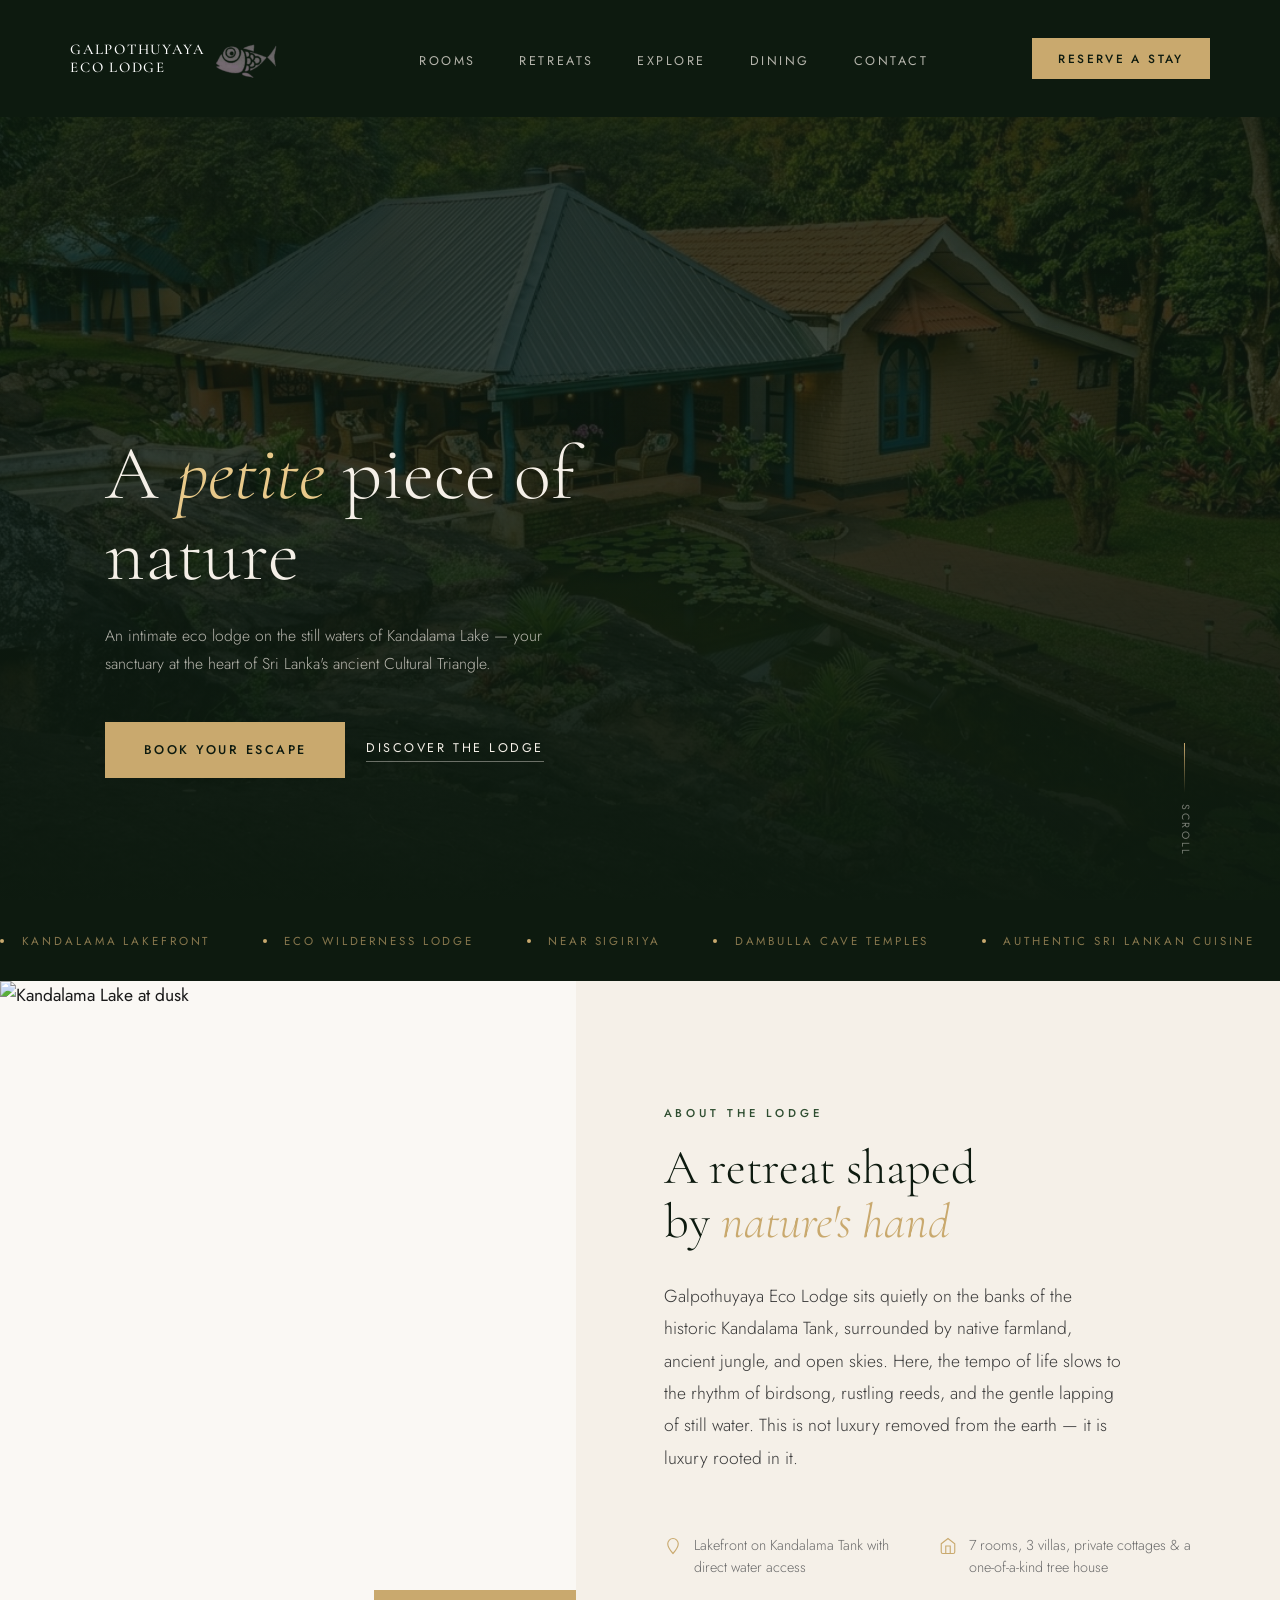
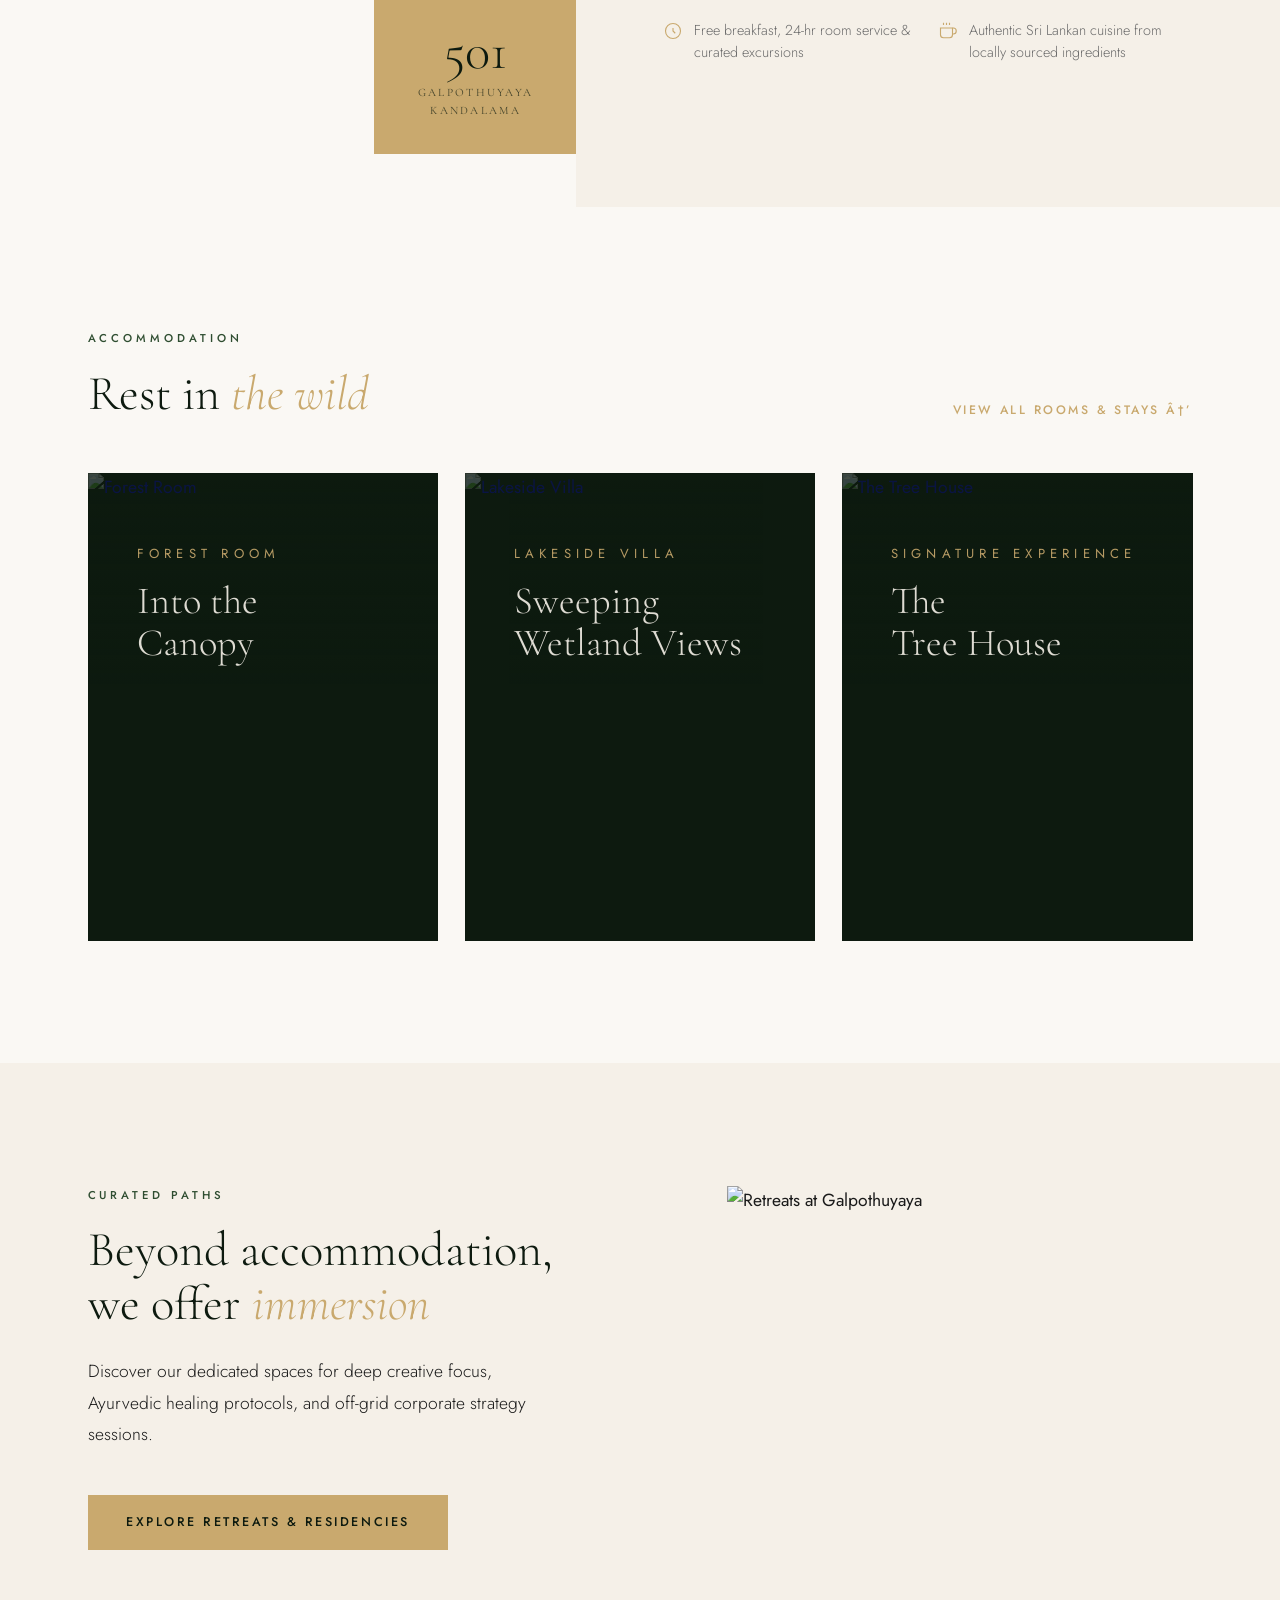
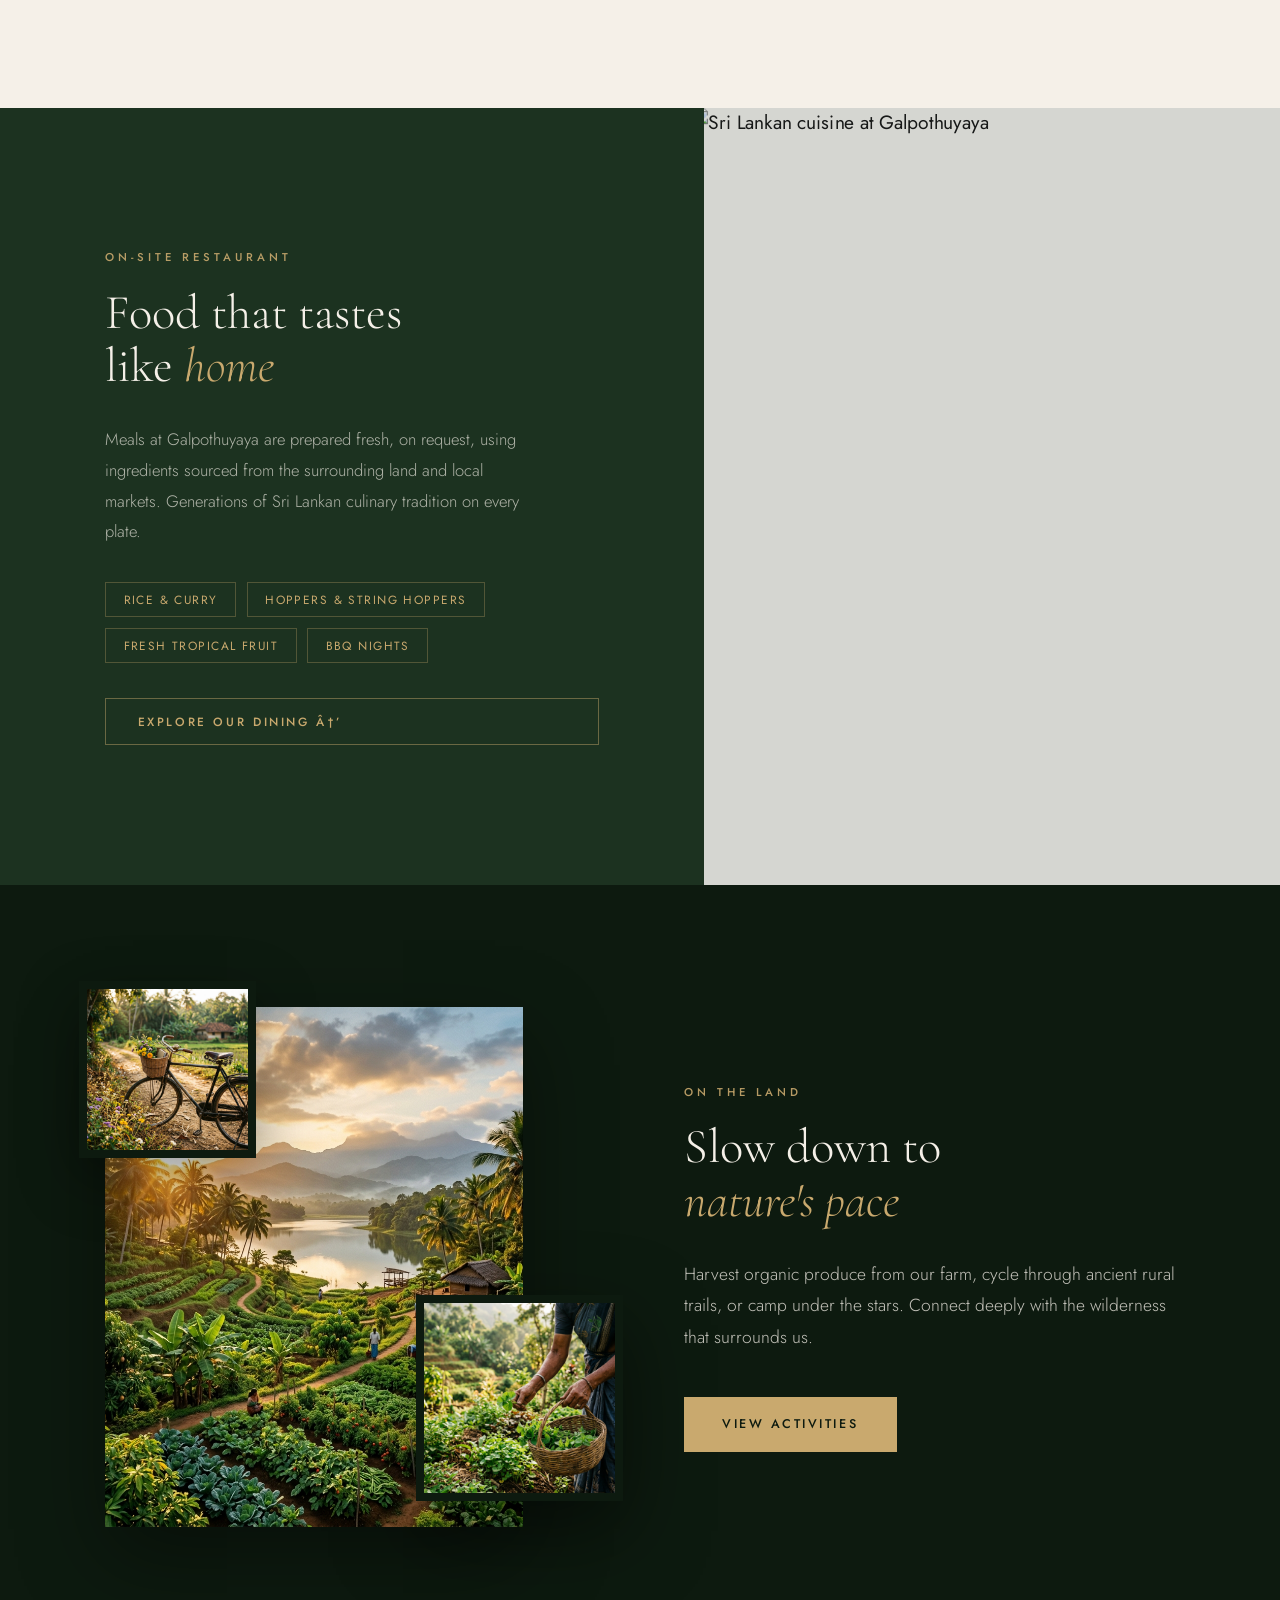
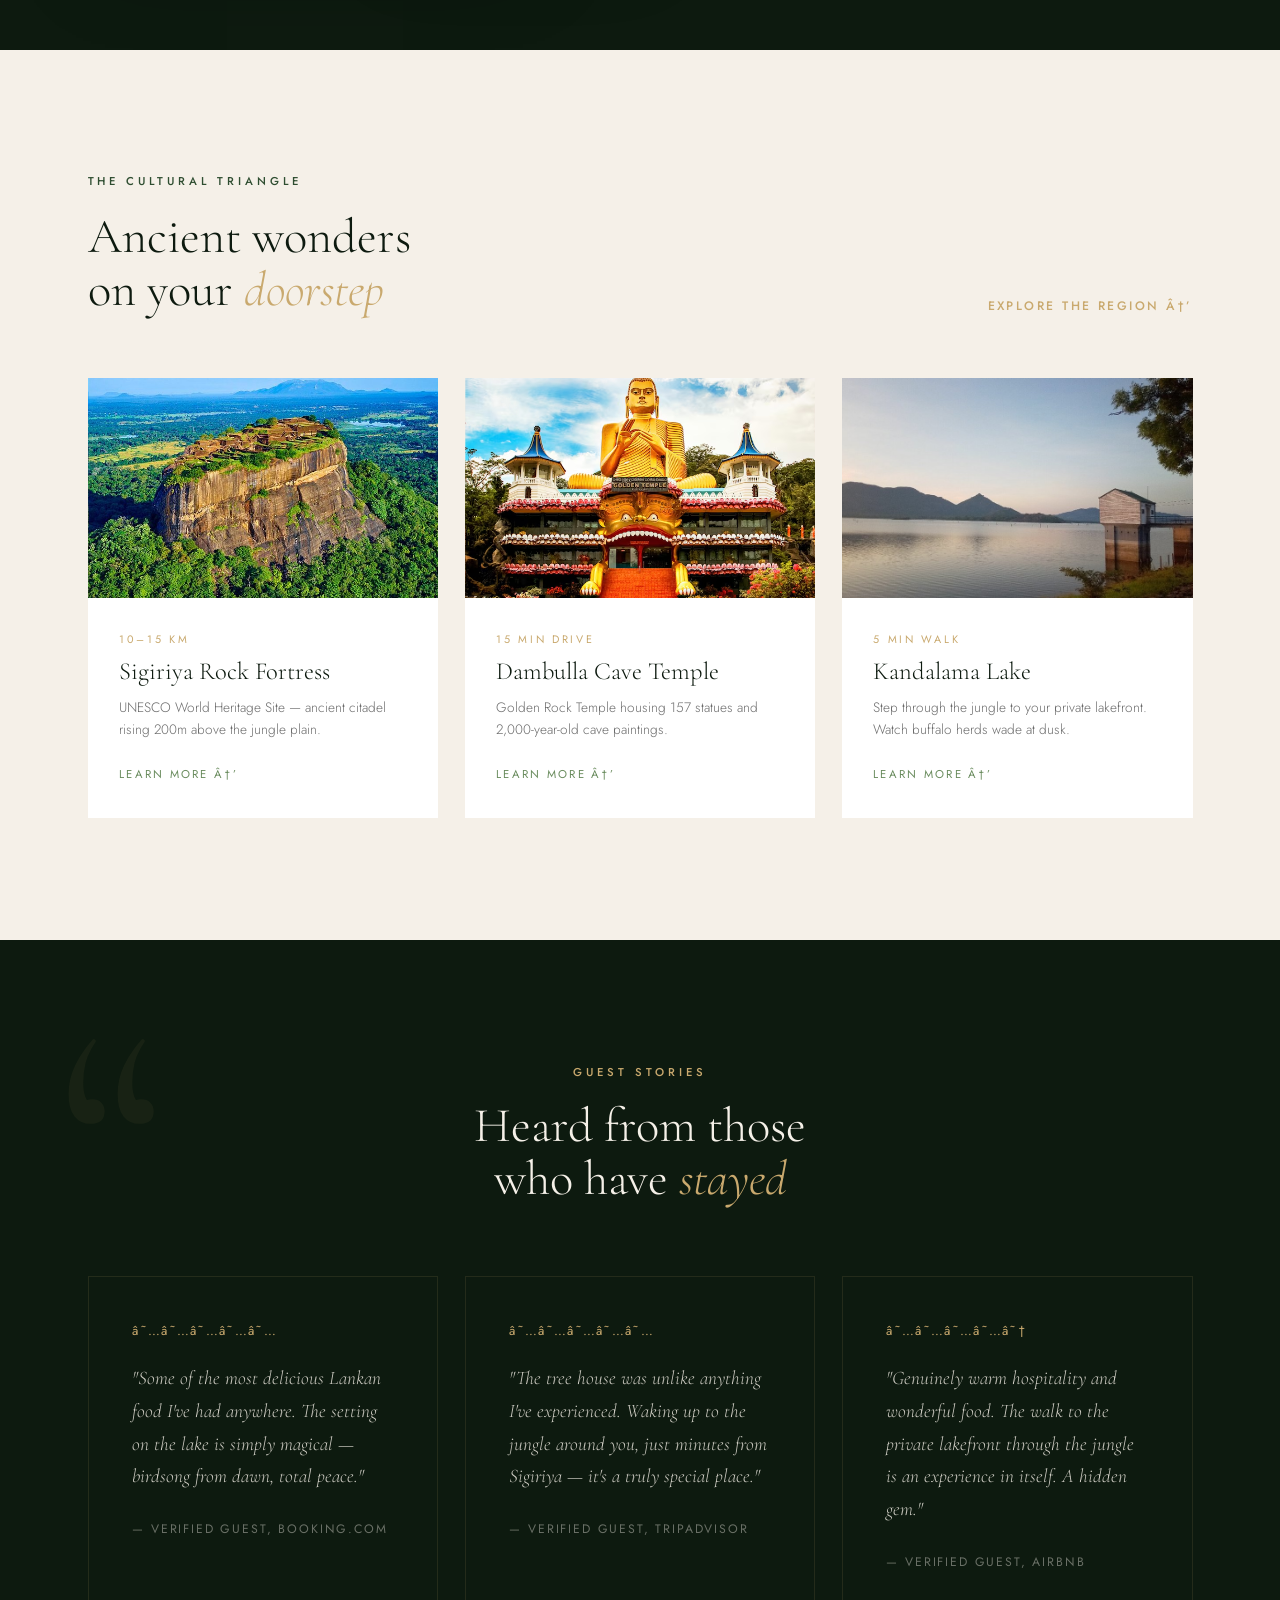
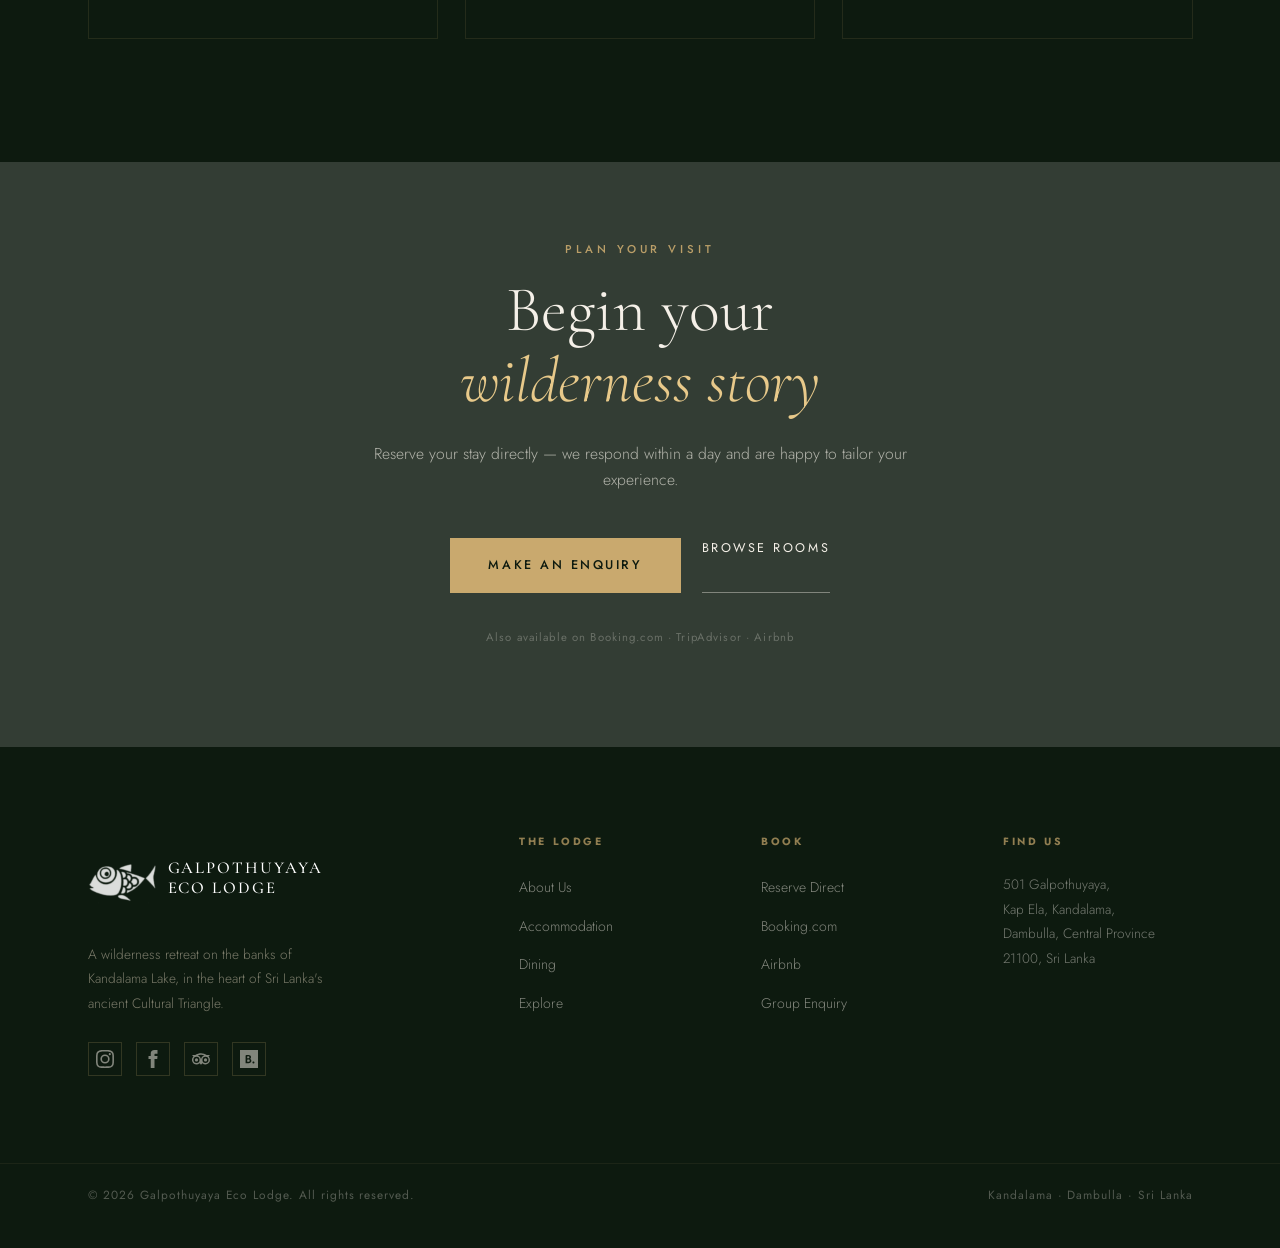
==== commit 54d8e7d9: "fixed typos" ====
--- a/index.html
+++ b/index.html
@@ -1,404 +1,455 @@
-﻿<!DOCTYPE html>
+<!DOCTYPE html>
 <html lang="en">
+
 <head>
   <meta charset="UTF-8" />
-  <meta name="viewport" content="width=device-width, initial-scale=1.0"/>
-  <title>Galpothuyaya Eco Lodge â€” Kandalama, Sri Lanka</title>
-  <meta name="description" content="An intimate eco lodge on the still waters of Kandalama Lake â€” your sanctuary at the heart of Sri Lanka's ancient Cultural Triangle.">
+  <meta name="viewport" content="width=device-width, initial-scale=1.0" />
+  <title>Galpothuyaya Eco Lodge - Kandalama, Sri Lanka</title>
+  <link rel="icon" type="image/png" href="assets/images/faveico galpothuyaya.png">
+  <meta name="description"
+    content="An intimate eco lodge on the still waters of Kandalama Lake — your sanctuary at the heart of Sri Lanka's ancient Cultural Triangle.">
   <link rel="preconnect" href="https://fonts.googleapis.com">
   <link rel="preconnect" href="https://fonts.gstatic.com" crossorigin>
-  <link href="https://fonts.googleapis.com/css2?family=Cormorant+Garamond:ital,wght@0,300;0,400;0,600;1,300;1,400&family=Jost:wght@300;400;500&display=swap" rel="stylesheet">
+  <link
+    href="https://fonts.googleapis.com/css2?family=Cormorant+Garamond:ital,wght@0,300;0,400;0,600;1,300;1,400&family=Jost:wght@300;400;500&display=swap"
+    rel="stylesheet">
   <link href="assets/shared.css" rel="stylesheet">
   <link href="assets/home.css" rel="stylesheet">
 </head>
+
 <body>
 
-<!-- NAV -->
-<nav id="main-nav" class="nav-solid">
-  <a href="index.html" class="nav-logo">
-    <span class="nav-logo-text">Galpothuyaya<br>Eco Lodge</span>
-    <img src="assets/images/logo.png" alt="Galpothuyaya Eco Lodge" class="nav-logo-img">
-  </a>
-  <ul class="nav-links">
-    <li><a href="rooms.html">Rooms</a></li>
-    <li><a href="retreats.html">Retreats</a></li>
-    <li><a href="explore.html">Explore</a></li>
-    <li><a href="dining.html">Dining</a></li>
-    <li><a href="contact.html">Contact</a></li>
-  </ul>
-  <a href="contact.html" class="nav-book">Reserve a Stay</a>
-  <button class="nav-hamburger" id="hamburger" aria-label="Open menu">
-    <span></span><span></span><span></span>
-  </button>
-</nav>
-
-<!-- MOBILE DRAWER -->
-<div class="nav-drawer" id="nav-drawer">
-  <a href="index.html" class="active">Home</a>
-  <a href="rooms.html">Rooms</a>
-  <a href="retreats.html">Retreats</a>
-  <a href="explore.html">Explore</a>
-  <a href="dining.html">Dining</a>
-  <a href="contact.html">Contact</a>
-  <a href="contact.html" class="drawer-book">Reserve a Stay</a>
-</div>
-
-<!-- â•â•â•â•â•â•â•â•â•â•â•â•â•â•â•â•â•â•â•â•â•â•â•â•â•â•â•â•â•â•â•â•â•â•â•â•â•â•
+  <!-- NAV -->
+  <nav id="main-nav" class="nav-solid">
+    <a href="index.html" class="nav-logo">
+      <span class="nav-logo-text">Galpothuyaya<br>Eco Lodge</span>
+      <img src="assets/images/logo.png" alt="Galpothuyaya Eco Lodge" class="nav-logo-img">
+    </a>
+    <ul class="nav-links">
+      <li><a href="rooms.html">Rooms</a></li>
+      <li><a href="retreats.html">Retreats</a></li>
+      <li><a href="explore.html">Explore</a></li>
+      <li><a href="dining.html">Dining</a></li>
+      <li><a href="contact.html">Contact</a></li>
+    </ul>
+    <a href="contact.html" class="nav-book">Reserve a Stay</a>
+    <button class="nav-hamburger" id="hamburger" aria-label="Open menu">
+      <span></span><span></span><span></span>
+    </button>
+  </nav>
+
+  <!-- MOBILE DRAWER -->
+  <div class="nav-drawer" id="nav-drawer">
+    <a href="index.html" class="active">Home</a>
+    <a href="rooms.html">Rooms</a>
+    <a href="retreats.html">Retreats</a>
+    <a href="explore.html">Explore</a>
+    <a href="dining.html">Dining</a>
+    <a href="contact.html">Contact</a>
+    <a href="contact.html" class="drawer-book">Reserve a Stay</a>
+  </div>
+
+  <!-- â•â•â•â•â•â•â•â•â•â•â•â•â•â•â•â•â•â•â•â•â•â•â•â•â•â•â•â•â•â•â•â•â•â•â•â•â•â•
      HERO
 â•â•â•â•â•â•â•â•â•â•â•â•â•â•â•â•â•â•â•â•â•â•â•â•â•â•â•â•â•â•â•â•â•â•â•â•â•â• -->
-<section class="hero">
-  <div class="hero-bg"></div>
-  <div class="hero-overlay"></div>
-  <div class="hero-content">
-    <h1 class="hero-title" style="margin-top: 20px;">A <em>petite</em> piece of<br>nature</h1>
-    <p class="hero-sub">An intimate eco lodge on the still waters of Kandalama Lake â€” your sanctuary at the heart of Sri Lanka's ancient Cultural Triangle.</p>
-    <div class="hero-ctas">
-      <a href="contact.html" class="btn-primary">Book Your Escape</a>
-      <a href="#about" class="btn-ghost">Discover the Lodge</a>
+  <section class="hero">
+    <div class="hero-bg"></div>
+    <div class="hero-overlay"></div>
+    <div class="hero-content">
+      <h1 class="hero-title" style="margin-top: 20px;">A <em>petite</em> piece of<br>nature</h1>
+      <p class="hero-sub">An intimate eco lodge on the still waters of Kandalama Lake — your sanctuary at the heart of
+        Sri Lanka's ancient Cultural Triangle.</p>
+      <div class="hero-ctas">
+        <a href="contact.html" class="btn-primary">Book Your Escape</a>
+        <a href="#about" class="btn-ghost">Discover the Lodge</a>
+      </div>
+    </div>
+    <div class="hero-scroll">
+      <div class="scroll-line"></div>
+      <span>Scroll</span>
+    </div>
+  </section>
+
+  <!-- MARQUEE STRIP -->
+  <div class="intro-strip" aria-hidden="true">
+    <div class="strip-track">
+      <span class="strip-item"><span class="strip-dot"></span>Kandalama Lakefront</span>
+      <span class="strip-item"><span class="strip-dot"></span>Eco Wilderness Lodge</span>
+      <span class="strip-item"><span class="strip-dot"></span>Near Sigiriya</span>
+      <span class="strip-item"><span class="strip-dot"></span>Dambulla Cave Temples</span>
+      <span class="strip-item"><span class="strip-dot"></span>Authentic Sri Lankan Cuisine</span>
+      <span class="strip-item"><span class="strip-dot"></span>Treehouse &amp; Villas</span>
+      <span class="strip-item"><span class="strip-dot"></span>Buffalo Herds &amp; Wildlife</span>
+      <span class="strip-item"><span class="strip-dot"></span>Cultural Triangle Gateway</span>
+      <!-- duplicate for seamless loop -->
+      <span class="strip-item"><span class="strip-dot"></span>Kandalama Lakefront</span>
+      <span class="strip-item"><span class="strip-dot"></span>Eco Wilderness Lodge</span>
+      <span class="strip-item"><span class="strip-dot"></span>Near Sigiriya</span>
+      <span class="strip-item"><span class="strip-dot"></span>Dambulla Cave Temples</span>
+      <span class="strip-item"><span class="strip-dot"></span>Authentic Sri Lankan Cuisine</span>
+      <span class="strip-item"><span class="strip-dot"></span>Treehouse &amp; Villas</span>
+      <span class="strip-item"><span class="strip-dot"></span>Buffalo Herds &amp; Wildlife</span>
+      <span class="strip-item"><span class="strip-dot"></span>Cultural Triangle Gateway</span>
     </div>
   </div>
-  <div class="hero-scroll">
-    <div class="scroll-line"></div>
-    <span>Scroll</span>
+
+  <!-- â•â•â•â•â•â•â•â•â•â•â•â•â•â•â•â•â•â•â•â•â•â•â•â•â•â•â•â•â•â•â•â•â•â•â•â•â•â•
+     ABOUT
+â•â•â•â•â•â•â•â•â•â•â•â•â•â•â•â•â•â•â•â•â•â•â•â•â•â•â•â•â•â•â•â•â•â•â•â•â•â• -->
+  <section class="about" id="about">
+    <div class="about-visual">
+      <img src="assets/images/generated.png" alt="Kandalama Lake at dusk" loading="lazy">
+      <div class="about-badge">
+        <span class="num">501</span>
+        <span class="lbl">Galpothuyaya<br>Kandalama</span>
+      </div>
+    </div>
+    <div class="about-text">
+      <p class="section-label reveal">About the Lodge</p>
+      <h2 class="section-title reveal reveal-delay-1">A retreat shaped<br>by <em>nature's hand</em></h2>
+      <p class="about-body reveal reveal-delay-2">
+        Galpothuyaya Eco Lodge sits quietly on the banks of the historic Kandalama Tank, surrounded by native farmland,
+        ancient jungle, and open skies. Here, the tempo of life slows to the rhythm of birdsong, rustling reeds, and the
+        gentle lapping of still water. This is not luxury removed from the earth — it is luxury rooted in it.
+      </p>
+      <div class="about-highlights reveal reveal-delay-3">
+        <div class="highlight-item">
+          <svg class="highlight-icon" viewBox="0 0 24 24" fill="none" stroke="currentColor" stroke-width="1.5">
+            <path d="M12 2C8.13 2 5 5.13 5 9c0 5.25 7 13 7 13s7-7.75 7-13c0-3.87-3.13-7-7-7z" />
+          </svg>
+          <p>Lakefront on Kandalama Tank with direct water access</p>
+        </div>
+        <div class="highlight-item">
+          <svg class="highlight-icon" viewBox="0 0 24 24" fill="none" stroke="currentColor" stroke-width="1.5">
+            <path d="M3 9l9-7 9 7v11a2 2 0 0 1-2 2H5a2 2 0 0 1-2-2z" />
+            <polyline points="9 22 9 12 15 12 15 22" />
+          </svg>
+          <p>7 rooms, 3 villas, private cottages &amp; a one-of-a-kind tree house</p>
+        </div>
+        <div class="highlight-item">
+          <svg class="highlight-icon" viewBox="0 0 24 24" fill="none" stroke="currentColor" stroke-width="1.5">
+            <circle cx="12" cy="12" r="10" />
+            <path d="M12 8v4l3 3" />
+          </svg>
+          <p>Free breakfast, 24-hr room service &amp; curated excursions</p>
+        </div>
+        <div class="highlight-item">
+          <svg class="highlight-icon" viewBox="0 0 24 24" fill="none" stroke="currentColor" stroke-width="1.5">
+            <path d="M18 8h1a4 4 0 0 1 0 8h-1" />
+            <path d="M2 8h16v9a4 4 0 0 1-4 4H6a4 4 0 0 1-4-4V8z" />
+            <line x1="6" y1="1" x2="6" y2="4" />
+            <line x1="10" y1="1" x2="10" y2="4" />
+            <line x1="14" y1="1" x2="14" y2="4" />
+          </svg>
+          <p>Authentic Sri Lankan cuisine from locally sourced ingredients</p>
+        </div>
+      </div>
+    </div>
+  </section>
+
+  <!-- â•â•â•â•â•â•â•â•â•â•â•â•â•â•â•â•â•â•â•â•â•â•â•â•â•â•â•â•â•â•â•â•â•â•â•â•â•â•
+     ROOMS TEASER
+â•â•â•â•â•â•â•â•â•â•â•â•â•â•â•â•â•â•â•â•â•â•â•â•â•â•â•â•â•â•â•â•â•â•â•â•â•â• -->
+  <section class="rooms-teaser">
+    <div class="rooms-teaser-header reveal">
+      <div>
+        <p class="section-label">Accommodation</p>
+        <h2 class="section-title">Rest in <em>the wild</em></h2>
+      </div>
+      <a href="rooms.html" class="section-link">View All Rooms &amp; Stays â†’</a>
+    </div>
+    <div class="rooms-teaser-grid">
+      <a href="rooms.html#forest-room" class="room-card reveal">
+        <img class="room-card-img" src="https://images.unsplash.com/photo-1631049307264-da0ec9d70304?w=800&q=80"
+          alt="Forest Room">
+        <div class="room-card-info">
+          <p class="room-card-type">Forest Room</p>
+          <h3 class="room-card-name">Into the<br>Canopy</h3>
+          <p class="room-card-hook">Spacious garden-view rooms with stone accents, fireplace &amp; robes.</p>
+          <span class="room-card-cta">Explore Room â†’</span>
+        </div>
+      </a>
+      <a href="rooms.html#lakeside-villa" class="room-card reveal reveal-delay-1">
+        <img class="room-card-img" src="https://images.unsplash.com/photo-1540541338287-41700207dee6?w=800&q=80"
+          alt="Lakeside Villa">
+        <div class="room-card-info">
+          <p class="room-card-type">Lakeside Villa</p>
+          <h3 class="room-card-name">Sweeping<br>Wetland Views</h3>
+          <p class="room-card-hook">Three private villas nestled in native farmland, overlooking the lake.</p>
+          <span class="room-card-cta">Explore Villa â†’</span>
+        </div>
+      </a>
+      <a href="rooms.html#tree-house" class="room-card reveal reveal-delay-2">
+        <img class="room-card-img" src="https://images.unsplash.com/photo-1520250497591-112f2f40a3f4?w=800&q=80"
+          alt="The Tree House">
+        <div class="room-card-info">
+          <p class="room-card-type">Signature Experience</p>
+          <h3 class="room-card-name">The<br>Tree House</h3>
+          <p class="room-card-hook">Perched above the jungle floor — wake to birdsong and first light.</p>
+          <span class="room-card-cta">Explore Tree House â†’</span>
+        </div>
+      </a>
+    </div>
+  </section>
+
+  <!-- â•â•â•â•â•â•â•â•â•â•â•â•â•â•â•â•â•â•â•â•â•â•â•â•â•â•â•â•â•â•â•â•â•â•â•â•â•â•
+     RETREATS TEASER
+â•â•â•â•â•â•â•â•â•â•â•â•â•â•â•â•â•â•â•â•â•â•â•â•â•â•â•â•â•â•â•â•â•â•â•â•â•â• -->
+  <section class="retreats-teaser">
+    <div class="retreats-teaser-content reveal">
+      <p class="section-label">Curated Paths</p>
+      <h2 class="section-title">Beyond accommodation,<br>we offer <em>immersion</em></h2>
+      <p class="retreats-teaser-body">
+        Discover our dedicated spaces for deep creative focus, Ayurvedic healing protocols, and off-grid corporate
+        strategy sessions.
+      </p>
+      <a href="retreats.html" class="btn-primary">Explore Retreats &amp; Residencies</a>
+    </div>
+    <div class="retreats-teaser-img reveal reveal-delay-2">
+      <img src="https://images.unsplash.com/photo-1544367567-0f2fcb009e0b?w=800&q=80" alt="Retreats at Galpothuyaya"
+        loading="lazy">
+    </div>
+  </section>
+
+  <!-- â•â•â•â•â•â•â•â•â•â•â•â•â•â•â•â•â•â•â•â•â•â•â•â•â•â•â•â•â•â•â•â•â•â•â•â•â•â•
+     DINING TEASER
+â•â•â•â•â•â•â•â•â•â•â•â•â•â•â•â•â•â•â•â•â•â•â•â•â•â•â•â•â•â•â•â•â•â•â•â•â•â• -->
+  <section class="dining-teaser" id="dining-teaser">
+    <div class="dining-teaser-visual reveal reveal-delay-1">
+      <img src="assets/images/food_generated.png" alt="Sri Lankan cuisine at Galpothuyaya">
+      <div class="dining-teaser-overlay"></div>
+    </div>
+    <div class="dining-teaser-content reveal">
+      <p class="section-label on-dark">On-site Restaurant</p>
+      <h2 class="section-title on-dark">Food that tastes<br>like <em>home</em></h2>
+      <p class="dining-teaser-body">
+        Meals at Galpothuyaya are prepared fresh, on request, using ingredients sourced from the surrounding land and
+        local markets. Generations of Sri Lankan culinary tradition on every plate.
+      </p>
+      <div class="dining-dishes">
+        <div class="dish-pill">Rice &amp; Curry</div>
+        <div class="dish-pill">Hoppers &amp; String Hoppers</div>
+        <div class="dish-pill">Fresh Tropical Fruit</div>
+        <div class="dish-pill">BBQ Nights</div>
+      </div>
+      <a href="dining.html" class="btn-outline-gold">Explore Our Dining â†’</a>
+    </div>
+  </section>
+
+  <!-- â•â•â•â•â•â•â•â•â•â•â•â•â•â•â•â•â•â•â•â•â•â•â•â•â•â•â•â•â•â•â•â•â•â•â•â•â•â•
+     ACTIVITIES TEASER
+â•â•â•â•â•â•â•â•â•â•â•â•â•â•â•â•â•â•â•â•â•â•â•â•â•â•â•â•â•â•â•â•â•â•â•â•â•â• -->
+  <section class="activities-teaser">
+    <div class="activities-teaser-collage reveal">
+      <div class="collage-main">
+        <img src="assets/images/kandalama_farm.png" alt="Kandalama farm landscape" loading="lazy">
+      </div>
+      <div class="collage-accent collage-accent-1 reveal reveal-delay-2">
+        <img src="assets/images/organic_harvesting.png" alt="Organic harvesting detail" loading="lazy">
+      </div>
+      <div class="collage-accent collage-accent-2 reveal reveal-delay-4">
+        <img src="assets/images/kandalama_trail.png" alt="Bicycle on a rural trail" loading="lazy">
+      </div>
+    </div>
+    <div class="activities-teaser-content reveal reveal-delay-3">
+      <p class="section-label on-dark">On The Land</p>
+      <h2 class="section-title on-dark">Slow down to<br><em>nature's pace</em></h2>
+      <p class="activities-teaser-body">
+        Harvest organic produce from our farm, cycle through ancient rural trails, or camp under the stars. Connect
+        deeply with the wilderness that surrounds us.
+      </p>
+      <a href="explore.html#activities" class="btn-primary">View Activities</a>
+    </div>
+  </section>
+
+  <!-- â•â•â•â•â•â•â•â•â•â•â•â•â•â•â•â•â•â•â•â•â•â•â•â•â•â•â•â•â•â•â•â•â•â•â•â•â•â•
+     EXPLORE TEASER
+â•â•â•â•â•â•â•â•â•â•â•â•â•â•â•â•â•â•â•â•â•â•â•â•â•â•â•â•â•â•â•â•â•â•â•â•â•â• -->
+  <section class="explore-teaser">
+    <div class="explore-teaser-header reveal">
+      <div>
+        <p class="section-label">The Cultural Triangle</p>
+        <h2 class="section-title">Ancient wonders<br>on your <em>doorstep</em></h2>
+      </div>
+      <a href="explore.html" class="section-link on-dark-link">Explore the Region â†’</a>
+    </div>
+    <div class="explore-teaser-cards">
+      <a href="explore.html#sigiriya" class="explore-card reveal">
+        <div class="explore-card-img" style="background-image:url('assets/images/explore/sigiriya.jpg')"></div>
+        <div class="explore-card-body">
+          <p class="explore-card-dist">10–15 km</p>
+          <h3 class="explore-card-name">Sigiriya Rock Fortress</h3>
+          <p class="explore-card-desc">UNESCO World Heritage Site — ancient citadel rising 200m above the jungle
+            plain.</p>
+          <span class="explore-card-link">Learn More â†’</span>
+        </div>
+      </a>
+      <a href="explore.html#dambulla" class="explore-card reveal reveal-delay-1">
+        <div class="explore-card-img" style="background-image:url('assets/images/explore/cave\ temple.avif')"></div>
+        <div class="explore-card-body">
+          <p class="explore-card-dist">15 min drive</p>
+          <h3 class="explore-card-name">Dambulla Cave Temple</h3>
+          <p class="explore-card-desc">Golden Rock Temple housing 157 statues and 2,000-year-old cave paintings.</p>
+          <span class="explore-card-link">Learn More â†’</span>
+        </div>
+      </a>
+      <a href="explore.html#kandalama-lake" class="explore-card reveal reveal-delay-2">
+        <div class="explore-card-img" style="background-image:url('assets/images/explore/kandalama-lake.jpg')"></div>
+        <div class="explore-card-body">
+          <p class="explore-card-dist">5 min walk</p>
+          <h3 class="explore-card-name">Kandalama Lake</h3>
+          <p class="explore-card-desc">Step through the jungle to your private lakefront. Watch buffalo herds wade at
+            dusk.</p>
+          <span class="explore-card-link">Learn More â†’</span>
+        </div>
+      </a>
+    </div>
+  </section>
+
+  <!-- â•â•â•â•â•â•â•â•â•â•â•â•â•â•â•â•â•â•â•â•â•â•â•â•â•â•â•â•â•â•â•â•â•â•â•â•â•â•
+     TESTIMONIALS
+â•â•â•â•â•â•â•â•â•â•â•â•â•â•â•â•â•â•â•â•â•â•â•â•â•â•â•â•â•â•â•â•â•â•â•â•â•â• -->
+  <section class="testimonials">
+    <div class="testimonials-header">
+      <span class="section-label on-dark reveal">Guest Stories</span>
+      <h2 class="section-title on-dark reveal reveal-delay-1">Heard from those<br>who have <em>stayed</em></h2>
+    </div>
+    <div class="testimonials-grid">
+      <div class="testimonial-card reveal">
+        <div class="stars">â˜…â˜…â˜…â˜…â˜…</div>
+        <p class="testimonial-text">"Some of the most delicious Lankan food I've had anywhere. The setting on the lake
+          is simply magical — birdsong from dawn, total peace."</p>
+        <p class="testimonial-author">— Verified Guest, Booking.com</p>
+      </div>
+      <div class="testimonial-card reveal reveal-delay-1">
+        <div class="stars">â˜…â˜…â˜…â˜…â˜…</div>
+        <p class="testimonial-text">"The tree house was unlike anything I've experienced. Waking up to the jungle around
+          you, just minutes from Sigiriya — it's a truly special place."</p>
+        <p class="testimonial-author">— Verified Guest, TripAdvisor</p>
+      </div>
+      <div class="testimonial-card reveal reveal-delay-2">
+        <div class="stars">â˜…â˜…â˜…â˜…â˜†</div>
+        <p class="testimonial-text">"Genuinely warm hospitality and wonderful food. The walk to the private lakefront
+          through the jungle is an experience in itself. A hidden gem."</p>
+        <p class="testimonial-author">— Verified Guest, Airbnb</p>
+      </div>
+    </div>
+  </section>
+
+  <!-- â•â•â•â•â•â•â•â•â•â•â•â•â•â•â•â•â•â•â•â•â•â•â•â•â•â•â•â•â•â•â•â•â•â•â•â•â•â•
+     BOOKING CTA BANNER
+â•â•â•â•â•â•â•â•â•â•â•â•â•â•â•â•â•â•â•â•â•â•â•â•â•â•â•â•â•â•â•â•â•â•â•â•â•â• -->
+  <section class="cta-banner">
+    <div class="cta-banner-bg"></div>
+    <div class="cta-banner-overlay"></div>
+    <div class="cta-banner-content reveal">
+      <span class="section-label on-dark">Plan Your Visit</span>
+      <h2 class="cta-banner-title">Begin your<br><em>wilderness story</em></h2>
+      <p class="cta-banner-sub">Reserve your stay directly — we respond within a day and are happy to tailor your
+        experience.</p>
+      <div class="cta-banner-actions">
+        <a href="contact.html" class="btn-primary">Make an Enquiry</a>
+        <a href="rooms.html" class="btn-ghost">Browse Rooms</a>
+      </div>
+      <p class="cta-banner-platforms">Also available on Booking.com · TripAdvisor · Airbnb</p>
+    </div>
+  </section>
+
+  <!-- FOOTER -->
+  <footer>
+    <div class="footer-brand">
+      <a href="index.html" class="footer-logo">
+        <img src="assets/images/logo.png" alt="Galpothuyaya Eco Lodge" class="footer-logo-img">
+        <span class="footer-logo-text">Galpothuyaya<br>Eco Lodge</span>
+      </a>
+      <p class="footer-tagline">A wilderness retreat on the banks of Kandalama Lake, in the heart of Sri Lanka's ancient
+        Cultural Triangle.</p>
+      <div class="footer-social">
+        <a href="#" class="social-ig" title="Instagram"><svg viewBox="0 0 24 24">
+            <path
+              d="M12 2.163c3.204 0 3.584.012 4.85.07 3.252.148 4.771 1.691 4.919 4.919.058 1.265.069 1.645.069 4.849 0 3.205-.012 3.584-.069 4.849-.149 3.225-1.664 4.771-4.919 4.919-1.266.058-1.644.07-4.85.07-3.204 0-3.584-.012-4.849-.07-3.26-.149-4.771-1.699-4.919-4.92-.058-1.265-.07-1.644-.07-4.849 0-3.204.013-3.583.07-4.849.149-3.227 1.664-4.771 4.919-4.919 1.266-.057 1.645-.069 4.849-.069zM12 0C8.741 0 8.333.014 7.053.072 2.695.272.273 2.69.073 7.052.014 8.333 0 8.741 0 12c0 3.259.014 3.668.072 4.948.2 4.358 2.618 6.78 6.98 6.98C8.333 23.986 8.741 24 12 24c3.259 0 3.668-.014 4.948-.072 4.354-.2 6.782-2.618 6.979-6.98.059-1.28.073-1.689.073-4.948 0-3.259-.014-3.667-.072-4.947-.196-4.354-2.617-6.78-6.979-6.98C15.668.014 15.259 0 12 0zm0 5.838a6.162 6.162 0 100 12.324 6.162 6.162 0 000-12.324zM12 16a4 4 0 110-8 4 4 0 010 8zm6.406-11.845a1.44 1.44 0 100 2.881 1.44 1.44 0 000-2.881z" />
+          </svg></a>
+        <a href="#" class="social-fb" title="Facebook"><svg viewBox="0 0 24 24">
+            <path
+              d="M9 8h-3v4h3v12h5v-12h3.642l.358-4h-4v-1.667c0-.955.192-1.333 1.115-1.333h2.885v-5h-3.808c-3.596 0-5.192 1.583-5.192 4.615v3.385z" />
+          </svg></a>
+        <a href="https://www.tripadvisor.com/Hotel_Review-g304137-d6420375-Reviews-Galpothu_yaya-Kandalama_Central_Province.html"
+          target="_blank" class="social-ta" title="TripAdvisor"><svg viewBox="0 0 24 24">
+            <path
+              d="M12.006 4.295c-2.67 0-5.338.784-7.645 2.353H0l1.963 2.135a5.997 5.997 0 0 0 4.04 10.43 5.976 5.976 0 0 0 4.075-1.6L12 19.705l1.922-2.09a5.972 5.972 0 0 0 4.072 1.598 6 6 0 0 0 6-5.998 5.982 5.982 0 0 0-1.957-4.432L24 6.648h-4.35a13.573 13.573 0 0 0-7.644-2.353zM12 6.255c1.531 0 3.063.303 4.504.903C13.943 8.138 12 10.43 12 13.1c0-2.671-1.942-4.962-4.504-5.942A11.72 11.72 0 0 1 12 6.256zM6.002 9.157a4.059 4.059 0 1 1 0 8.118 4.059 4.059 0 0 1 0-8.118zm11.992.002a4.057 4.057 0 1 1 .003 8.115 4.057 4.057 0 0 1-.003-8.115zm-11.992 1.93a2.128 2.128 0 0 0 0 4.256 2.128 2.128 0 0 0 0-4.256zm11.992 0a2.128 2.128 0 0 0 0 4.256 2.128 2.128 0 0 0 0-4.256z" />
+          </svg></a>
+        <a href="https://www.booking.com/hotel/lk/galpothuyaya-eco.html" target="_blank" class="social-bk"
+          title="Booking.com"><svg viewBox="0 0 24 24">
+            <path
+              d="M24 0H0v24h24ZM8.575 6.563h2.658c2.108 0 3.473 1.15 3.473 2.898 0 1.15-.575 1.82-.91 2.108l-.287.263.335.192c.815.479 1.318 1.389 1.318 2.395 0 1.988-1.51 3.257-3.857 3.257H7.449V7.713c0-.623.503-1.126 1.126-1.15zm1.7 1.868c-.479.024-.694.264-.694.79v1.893h1.676c.958 0 1.294-.743 1.294-1.365 0-.815-.503-1.318-1.318-1.318zm-.096 4.36c-.407.071-.598.31-.598.79v2.251h1.868c.934 0 1.509-.55 1.509-1.533 0-.934-.599-1.509-1.51-1.509zm7.737 2.394c.743 0 1.341.599 1.341 1.342a1.34 1.34 0 0 1-1.341 1.341 1.355 1.355 0 0 1-1.341-1.341c0-.743.598-1.342 1.34-1.342z" />
+          </svg></a>
+      </div>
+    </div>
+    <div class="footer-col">
+      <h4>The Lodge</h4>
+      <ul>
+        <li><a href="index.html#about">About Us</a></li>
+        <li><a href="rooms.html">Accommodation</a></li>
+        <li><a href="dining.html">Dining</a></li>
+        <li><a href="explore.html">Explore</a></li>
+      </ul>
+    </div>
+    <div class="footer-col">
+      <h4>Book</h4>
+      <ul>
+        <li><a href="contact.html">Reserve Direct</a></li>
+        <li><a href="https://www.booking.com" target="_blank">Booking.com</a></li>
+        <li><a href="https://www.airbnb.com/rooms/1221970085943653948" target="_blank">Airbnb</a></li>
+        <li><a href="contact.html">Group Enquiry</a></li>
+      </ul>
+    </div>
+    <div class="footer-col">
+      <h4>Find Us</h4>
+      <address>
+        501 Galpothuyaya,<br>
+        Kap Ela, Kandalama,<br>
+        Dambulla, Central Province<br>
+        21100, Sri Lanka
+      </address>
+    </div>
+  </footer>
+  <div class="footer-bottom">
+    <p>© 2026 Galpothuyaya Eco Lodge. All rights reserved.</p>
+    <p>Kandalama · Dambulla · Sri Lanka</p>
   </div>
-</section>
-
-<!-- MARQUEE STRIP -->
-<div class="intro-strip" aria-hidden="true">
-  <div class="strip-track">
-    <span class="strip-item"><span class="strip-dot"></span>Kandalama Lakefront</span>
-    <span class="strip-item"><span class="strip-dot"></span>Eco Wilderness Lodge</span>
-    <span class="strip-item"><span class="strip-dot"></span>Near Sigiriya</span>
-    <span class="strip-item"><span class="strip-dot"></span>Dambulla Cave Temples</span>
-    <span class="strip-item"><span class="strip-dot"></span>Authentic Sri Lankan Cuisine</span>
-    <span class="strip-item"><span class="strip-dot"></span>Treehouse &amp; Villas</span>
-    <span class="strip-item"><span class="strip-dot"></span>Buffalo Herds &amp; Wildlife</span>
-    <span class="strip-item"><span class="strip-dot"></span>Cultural Triangle Gateway</span>
-    <!-- duplicate for seamless loop -->
-    <span class="strip-item"><span class="strip-dot"></span>Kandalama Lakefront</span>
-    <span class="strip-item"><span class="strip-dot"></span>Eco Wilderness Lodge</span>
-    <span class="strip-item"><span class="strip-dot"></span>Near Sigiriya</span>
-    <span class="strip-item"><span class="strip-dot"></span>Dambulla Cave Temples</span>
-    <span class="strip-item"><span class="strip-dot"></span>Authentic Sri Lankan Cuisine</span>
-    <span class="strip-item"><span class="strip-dot"></span>Treehouse &amp; Villas</span>
-    <span class="strip-item"><span class="strip-dot"></span>Buffalo Herds &amp; Wildlife</span>
-    <span class="strip-item"><span class="strip-dot"></span>Cultural Triangle Gateway</span>
-  </div>
-</div>
-
-<!-- â•â•â•â•â•â•â•â•â•â•â•â•â•â•â•â•â•â•â•â•â•â•â•â•â•â•â•â•â•â•â•â•â•â•â•â•â•â•
-     ABOUT
-â•â•â•â•â•â•â•â•â•â•â•â•â•â•â•â•â•â•â•â•â•â•â•â•â•â•â•â•â•â•â•â•â•â•â•â•â•â• -->
-<section class="about" id="about">
-  <div class="about-visual">
-    <img src="assets/images/generated.png" alt="Kandalama Lake at dusk" loading="lazy">
-    <div class="about-badge">
-      <span class="num">501</span>
-      <span class="lbl">Galpothuyaya<br>Kandalama</span>
-    </div>
-  </div>
-  <div class="about-text">
-    <p class="section-label reveal">About the Lodge</p>
-    <h2 class="section-title reveal reveal-delay-1">A retreat shaped<br>by <em>nature's hand</em></h2>
-    <p class="about-body reveal reveal-delay-2">
-      Galpothuyaya Eco Lodge sits quietly on the banks of the historic Kandalama Tank, surrounded by native farmland, ancient jungle, and open skies. Here, the tempo of life slows to the rhythm of birdsong, rustling reeds, and the gentle lapping of still water. This is not luxury removed from the earth â€” it is luxury rooted in it.
-    </p>
-    <div class="about-highlights reveal reveal-delay-3">
-      <div class="highlight-item">
-        <svg class="highlight-icon" viewBox="0 0 24 24" fill="none" stroke="currentColor" stroke-width="1.5"><path d="M12 2C8.13 2 5 5.13 5 9c0 5.25 7 13 7 13s7-7.75 7-13c0-3.87-3.13-7-7-7z"/></svg>
-        <p>Lakefront on Kandalama Tank with direct water access</p>
-      </div>
-      <div class="highlight-item">
-        <svg class="highlight-icon" viewBox="0 0 24 24" fill="none" stroke="currentColor" stroke-width="1.5"><path d="M3 9l9-7 9 7v11a2 2 0 0 1-2 2H5a2 2 0 0 1-2-2z"/><polyline points="9 22 9 12 15 12 15 22"/></svg>
-        <p>7 rooms, 3 villas, private cottages &amp; a one-of-a-kind tree house</p>
-      </div>
-      <div class="highlight-item">
-        <svg class="highlight-icon" viewBox="0 0 24 24" fill="none" stroke="currentColor" stroke-width="1.5"><circle cx="12" cy="12" r="10"/><path d="M12 8v4l3 3"/></svg>
-        <p>Free breakfast, 24-hr room service &amp; curated excursions</p>
-      </div>
-      <div class="highlight-item">
-        <svg class="highlight-icon" viewBox="0 0 24 24" fill="none" stroke="currentColor" stroke-width="1.5"><path d="M18 8h1a4 4 0 0 1 0 8h-1"/><path d="M2 8h16v9a4 4 0 0 1-4 4H6a4 4 0 0 1-4-4V8z"/><line x1="6" y1="1" x2="6" y2="4"/><line x1="10" y1="1" x2="10" y2="4"/><line x1="14" y1="1" x2="14" y2="4"/></svg>
-        <p>Authentic Sri Lankan cuisine from locally sourced ingredients</p>
-      </div>
-    </div>
-  </div>
-</section>
-
-<!-- â•â•â•â•â•â•â•â•â•â•â•â•â•â•â•â•â•â•â•â•â•â•â•â•â•â•â•â•â•â•â•â•â•â•â•â•â•â•
-     ROOMS TEASER
-â•â•â•â•â•â•â•â•â•â•â•â•â•â•â•â•â•â•â•â•â•â•â•â•â•â•â•â•â•â•â•â•â•â•â•â•â•â• -->
-<section class="rooms-teaser">
-  <div class="rooms-teaser-header reveal">
-    <div>
-      <p class="section-label">Accommodation</p>
-      <h2 class="section-title">Rest in <em>the wild</em></h2>
-    </div>
-    <a href="rooms.html" class="section-link">View All Rooms &amp; Stays â†’</a>
-  </div>
-  <div class="rooms-teaser-grid">
-    <a href="rooms.html#forest-room" class="room-card reveal">
-      <img class="room-card-img" src="https://images.unsplash.com/photo-1631049307264-da0ec9d70304?w=800&q=80" alt="Forest Room">
-      <div class="room-card-info">
-        <p class="room-card-type">Forest Room</p>
-        <h3 class="room-card-name">Into the<br>Canopy</h3>
-        <p class="room-card-hook">Spacious garden-view rooms with stone accents, fireplace &amp; robes.</p>
-        <span class="room-card-cta">Explore Room â†’</span>
-      </div>
-    </a>
-    <a href="rooms.html#lakeside-villa" class="room-card reveal reveal-delay-1">
-      <img class="room-card-img" src="https://images.unsplash.com/photo-1540541338287-41700207dee6?w=800&q=80" alt="Lakeside Villa">
-      <div class="room-card-info">
-        <p class="room-card-type">Lakeside Villa</p>
-        <h3 class="room-card-name">Sweeping<br>Wetland Views</h3>
-        <p class="room-card-hook">Three private villas nestled in native farmland, overlooking the lake.</p>
-        <span class="room-card-cta">Explore Villa â†’</span>
-      </div>
-    </a>
-    <a href="rooms.html#tree-house" class="room-card reveal reveal-delay-2">
-      <img class="room-card-img" src="https://images.unsplash.com/photo-1520250497591-112f2f40a3f4?w=800&q=80" alt="The Tree House">
-      <div class="room-card-info">
-        <p class="room-card-type">Signature Experience</p>
-        <h3 class="room-card-name">The<br>Tree House</h3>
-        <p class="room-card-hook">Perched above the jungle floor â€” wake to birdsong and first light.</p>
-        <span class="room-card-cta">Explore Tree House â†’</span>
-      </div>
-    </a>
-  </div>
-</section>
-
-<!-- â•â•â•â•â•â•â•â•â•â•â•â•â•â•â•â•â•â•â•â•â•â•â•â•â•â•â•â•â•â•â•â•â•â•â•â•â•â•
-     RETREATS TEASER
-â•â•â•â•â•â•â•â•â•â•â•â•â•â•â•â•â•â•â•â•â•â•â•â•â•â•â•â•â•â•â•â•â•â•â•â•â•â• -->
-<section class="retreats-teaser">
-  <div class="retreats-teaser-content reveal">
-    <p class="section-label">Curated Paths</p>
-    <h2 class="section-title">Beyond accommodation,<br>we offer <em>immersion</em></h2>
-    <p class="retreats-teaser-body">
-      Discover our dedicated spaces for deep creative focus, Ayurvedic healing protocols, and off-grid corporate strategy sessions.
-    </p>
-    <a href="retreats.html" class="btn-primary">Explore Retreats &amp; Residencies</a>
-  </div>
-  <div class="retreats-teaser-img reveal reveal-delay-2">
-    <img src="https://images.unsplash.com/photo-1544367567-0f2fcb009e0b?w=800&q=80" alt="Retreats at Galpothuyaya" loading="lazy">
-  </div>
-</section>
-
-<!-- â•â•â•â•â•â•â•â•â•â•â•â•â•â•â•â•â•â•â•â•â•â•â•â•â•â•â•â•â•â•â•â•â•â•â•â•â•â•
-     DINING TEASER
-â•â•â•â•â•â•â•â•â•â•â•â•â•â•â•â•â•â•â•â•â•â•â•â•â•â•â•â•â•â•â•â•â•â•â•â•â•â• -->
-<section class="dining-teaser" id="dining-teaser">
-  <div class="dining-teaser-visual reveal reveal-delay-1">
-    <img src="assets/images/food_generated.png" alt="Sri Lankan cuisine at Galpothuyaya">
-    <div class="dining-teaser-overlay"></div>
-  </div>
-  <div class="dining-teaser-content reveal">
-    <p class="section-label on-dark">On-site Restaurant</p>
-    <h2 class="section-title on-dark">Food that tastes<br>like <em>home</em></h2>
-    <p class="dining-teaser-body">
-      Meals at Galpothuyaya are prepared fresh, on request, using ingredients sourced from the surrounding land and local markets. Generations of Sri Lankan culinary tradition on every plate.
-    </p>
-    <div class="dining-dishes">
-      <div class="dish-pill">Rice &amp; Curry</div>
-      <div class="dish-pill">Hoppers &amp; String Hoppers</div>
-      <div class="dish-pill">Fresh Tropical Fruit</div>
-      <div class="dish-pill">BBQ Nights</div>
-    </div>
-    <a href="dining.html" class="btn-outline-gold">Explore Our Dining â†’</a>
-  </div>
-</section>
-
-<!-- â•â•â•â•â•â•â•â•â•â•â•â•â•â•â•â•â•â•â•â•â•â•â•â•â•â•â•â•â•â•â•â•â•â•â•â•â•â•
-     ACTIVITIES TEASER
-â•â•â•â•â•â•â•â•â•â•â•â•â•â•â•â•â•â•â•â•â•â•â•â•â•â•â•â•â•â•â•â•â•â•â•â•â•â• -->
-<section class="activities-teaser">
-  <div class="activities-teaser-collage reveal">
-    <div class="collage-main">
-      <img src="assets/images/kandalama_farm.png" alt="Kandalama farm landscape" loading="lazy">
-    </div>
-    <div class="collage-accent collage-accent-1 reveal reveal-delay-2">
-      <img src="assets/images/organic_harvesting.png" alt="Organic harvesting detail" loading="lazy">
-    </div>
-    <div class="collage-accent collage-accent-2 reveal reveal-delay-4">
-      <img src="assets/images/kandalama_trail.png" alt="Bicycle on a rural trail" loading="lazy">
-    </div>
-  </div>
-  <div class="activities-teaser-content reveal reveal-delay-3">
-    <p class="section-label on-dark">On The Land</p>
-    <h2 class="section-title on-dark">Slow down to<br><em>nature's pace</em></h2>
-    <p class="activities-teaser-body">
-      Harvest organic produce from our farm, cycle through ancient rural trails, or camp under the stars. Connect deeply with the wilderness that surrounds us.
-    </p>
-    <a href="explore.html#activities" class="btn-primary">View Activities</a>
-  </div>
-</section>
-
-<!-- â•â•â•â•â•â•â•â•â•â•â•â•â•â•â•â•â•â•â•â•â•â•â•â•â•â•â•â•â•â•â•â•â•â•â•â•â•â•
-     EXPLORE TEASER
-â•â•â•â•â•â•â•â•â•â•â•â•â•â•â•â•â•â•â•â•â•â•â•â•â•â•â•â•â•â•â•â•â•â•â•â•â•â• -->
-<section class="explore-teaser">
-  <div class="explore-teaser-header reveal">
-    <div>
-      <p class="section-label">The Cultural Triangle</p>
-      <h2 class="section-title">Ancient wonders<br>on your <em>doorstep</em></h2>
-    </div>
-    <a href="explore.html" class="section-link on-dark-link">Explore the Region â†’</a>
-  </div>
-  <div class="explore-teaser-cards">
-    <a href="explore.html#sigiriya" class="explore-card reveal">
-      <div class="explore-card-img" style="background-image:url('assets/images/explore/sigiriya.jpg')"></div>
-      <div class="explore-card-body">
-        <p class="explore-card-dist">10â€“15 km</p>
-        <h3 class="explore-card-name">Sigiriya Rock Fortress</h3>
-        <p class="explore-card-desc">UNESCO World Heritage Site â€” ancient citadel rising 200m above the jungle plain.</p>
-        <span class="explore-card-link">Learn More â†’</span>
-      </div>
-    </a>
-    <a href="explore.html#dambulla" class="explore-card reveal reveal-delay-1">
-      <div class="explore-card-img" style="background-image:url('assets/images/explore/cave\ temple.avif')"></div>
-      <div class="explore-card-body">
-        <p class="explore-card-dist">15 min drive</p>
-        <h3 class="explore-card-name">Dambulla Cave Temple</h3>
-        <p class="explore-card-desc">Golden Rock Temple housing 157 statues and 2,000-year-old cave paintings.</p>
-        <span class="explore-card-link">Learn More â†’</span>
-      </div>
-    </a>
-    <a href="explore.html#kandalama-lake" class="explore-card reveal reveal-delay-2">
-      <div class="explore-card-img" style="background-image:url('assets/images/explore/kandalama-lake.jpg')"></div>
-      <div class="explore-card-body">
-        <p class="explore-card-dist">5 min walk</p>
-        <h3 class="explore-card-name">Kandalama Lake</h3>
-        <p class="explore-card-desc">Step through the jungle to your private lakefront. Watch buffalo herds wade at dusk.</p>
-        <span class="explore-card-link">Learn More â†’</span>
-      </div>
-    </a>
-  </div>
-</section>
-
-<!-- â•â•â•â•â•â•â•â•â•â•â•â•â•â•â•â•â•â•â•â•â•â•â•â•â•â•â•â•â•â•â•â•â•â•â•â•â•â•
-     TESTIMONIALS
-â•â•â•â•â•â•â•â•â•â•â•â•â•â•â•â•â•â•â•â•â•â•â•â•â•â•â•â•â•â•â•â•â•â•â•â•â•â• -->
-<section class="testimonials">
-  <div class="testimonials-header">
-    <span class="section-label on-dark reveal">Guest Stories</span>
-    <h2 class="section-title on-dark reveal reveal-delay-1">Heard from those<br>who have <em>stayed</em></h2>
-  </div>
-  <div class="testimonials-grid">
-    <div class="testimonial-card reveal">
-      <div class="stars">â˜…â˜…â˜…â˜…â˜…</div>
-      <p class="testimonial-text">"Some of the most delicious Lankan food I've had anywhere. The setting on the lake is simply magical â€” birdsong from dawn, total peace."</p>
-      <p class="testimonial-author">â€” Verified Guest, Booking.com</p>
-    </div>
-    <div class="testimonial-card reveal reveal-delay-1">
-      <div class="stars">â˜…â˜…â˜…â˜…â˜…</div>
-      <p class="testimonial-text">"The tree house was unlike anything I've experienced. Waking up to the jungle around you, just minutes from Sigiriya â€” it's a truly special place."</p>
-      <p class="testimonial-author">â€” Verified Guest, TripAdvisor</p>
-    </div>
-    <div class="testimonial-card reveal reveal-delay-2">
-      <div class="stars">â˜…â˜…â˜…â˜…â˜†</div>
-      <p class="testimonial-text">"Genuinely warm hospitality and wonderful food. The walk to the private lakefront through the jungle is an experience in itself. A hidden gem."</p>
-      <p class="testimonial-author">â€” Verified Guest, Airbnb</p>
-    </div>
-  </div>
-</section>
-
-<!-- â•â•â•â•â•â•â•â•â•â•â•â•â•â•â•â•â•â•â•â•â•â•â•â•â•â•â•â•â•â•â•â•â•â•â•â•â•â•
-     BOOKING CTA BANNER
-â•â•â•â•â•â•â•â•â•â•â•â•â•â•â•â•â•â•â•â•â•â•â•â•â•â•â•â•â•â•â•â•â•â•â•â•â•â• -->
-<section class="cta-banner">
-  <div class="cta-banner-bg"></div>
-  <div class="cta-banner-overlay"></div>
-  <div class="cta-banner-content reveal">
-    <span class="section-label on-dark">Plan Your Visit</span>
-    <h2 class="cta-banner-title">Begin your<br><em>wilderness story</em></h2>
-    <p class="cta-banner-sub">Reserve your stay directly â€” we respond within a day and are happy to tailor your experience.</p>
-    <div class="cta-banner-actions">
-      <a href="contact.html" class="btn-primary">Make an Enquiry</a>
-      <a href="rooms.html" class="btn-ghost">Browse Rooms</a>
-    </div>
-    <p class="cta-banner-platforms">Also available on Booking.com Â· TripAdvisor Â· Airbnb</p>
-  </div>
-</section>
-
-<!-- FOOTER -->
-<footer>
-  <div class="footer-brand">
-    <a href="index.html" class="footer-logo">
-      <img src="assets/images/logo.png" alt="Galpothuyaya Eco Lodge" class="footer-logo-img">
-      <span class="footer-logo-text">Galpothuyaya<br>Eco Lodge</span>
-    </a>
-    <p class="footer-tagline">A wilderness retreat on the banks of Kandalama Lake, in the heart of Sri Lanka's ancient Cultural Triangle.</p>
-    <div class="footer-social">
-      <a href="#" class="social-ig" title="Instagram"><svg viewBox="0 0 24 24"><path d="M12 2.163c3.204 0 3.584.012 4.85.07 3.252.148 4.771 1.691 4.919 4.919.058 1.265.069 1.645.069 4.849 0 3.205-.012 3.584-.069 4.849-.149 3.225-1.664 4.771-4.919 4.919-1.266.058-1.644.07-4.85.07-3.204 0-3.584-.012-4.849-.07-3.26-.149-4.771-1.699-4.919-4.92-.058-1.265-.07-1.644-.07-4.849 0-3.204.013-3.583.07-4.849.149-3.227 1.664-4.771 4.919-4.919 1.266-.057 1.645-.069 4.849-.069zM12 0C8.741 0 8.333.014 7.053.072 2.695.272.273 2.69.073 7.052.014 8.333 0 8.741 0 12c0 3.259.014 3.668.072 4.948.2 4.358 2.618 6.78 6.98 6.98C8.333 23.986 8.741 24 12 24c3.259 0 3.668-.014 4.948-.072 4.354-.2 6.782-2.618 6.979-6.98.059-1.28.073-1.689.073-4.948 0-3.259-.014-3.667-.072-4.947-.196-4.354-2.617-6.78-6.979-6.98C15.668.014 15.259 0 12 0zm0 5.838a6.162 6.162 0 100 12.324 6.162 6.162 0 000-12.324zM12 16a4 4 0 110-8 4 4 0 010 8zm6.406-11.845a1.44 1.44 0 100 2.881 1.44 1.44 0 000-2.881z"/></svg></a>
-      <a href="#" class="social-fb" title="Facebook"><svg viewBox="0 0 24 24"><path d="M9 8h-3v4h3v12h5v-12h3.642l.358-4h-4v-1.667c0-.955.192-1.333 1.115-1.333h2.885v-5h-3.808c-3.596 0-5.192 1.583-5.192 4.615v3.385z"/></svg></a>
-      <a href="https://www.tripadvisor.com/Hotel_Review-g304137-d6420375-Reviews-Galpothu_yaya-Kandalama_Central_Province.html" target="_blank" class="social-ta" title="TripAdvisor"><svg viewBox="0 0 24 24"><path d="M12.006 4.295c-2.67 0-5.338.784-7.645 2.353H0l1.963 2.135a5.997 5.997 0 0 0 4.04 10.43 5.976 5.976 0 0 0 4.075-1.6L12 19.705l1.922-2.09a5.972 5.972 0 0 0 4.072 1.598 6 6 0 0 0 6-5.998 5.982 5.982 0 0 0-1.957-4.432L24 6.648h-4.35a13.573 13.573 0 0 0-7.644-2.353zM12 6.255c1.531 0 3.063.303 4.504.903C13.943 8.138 12 10.43 12 13.1c0-2.671-1.942-4.962-4.504-5.942A11.72 11.72 0 0 1 12 6.256zM6.002 9.157a4.059 4.059 0 1 1 0 8.118 4.059 4.059 0 0 1 0-8.118zm11.992.002a4.057 4.057 0 1 1 .003 8.115 4.057 4.057 0 0 1-.003-8.115zm-11.992 1.93a2.128 2.128 0 0 0 0 4.256 2.128 2.128 0 0 0 0-4.256zm11.992 0a2.128 2.128 0 0 0 0 4.256 2.128 2.128 0 0 0 0-4.256z"/></svg></a>
-      <a href="https://www.booking.com/hotel/lk/galpothuyaya-eco.html" target="_blank" class="social-bk" title="Booking.com"><svg viewBox="0 0 24 24"><path d="M24 0H0v24h24ZM8.575 6.563h2.658c2.108 0 3.473 1.15 3.473 2.898 0 1.15-.575 1.82-.91 2.108l-.287.263.335.192c.815.479 1.318 1.389 1.318 2.395 0 1.988-1.51 3.257-3.857 3.257H7.449V7.713c0-.623.503-1.126 1.126-1.15zm1.7 1.868c-.479.024-.694.264-.694.79v1.893h1.676c.958 0 1.294-.743 1.294-1.365 0-.815-.503-1.318-1.318-1.318zm-.096 4.36c-.407.071-.598.31-.598.79v2.251h1.868c.934 0 1.509-.55 1.509-1.533 0-.934-.599-1.509-1.51-1.509zm7.737 2.394c.743 0 1.341.599 1.341 1.342a1.34 1.34 0 0 1-1.341 1.341 1.355 1.355 0 0 1-1.341-1.341c0-.743.598-1.342 1.34-1.342z"/></svg></a>
-    </div>
-  </div>
-  <div class="footer-col">
-    <h4>The Lodge</h4>
-    <ul>
-      <li><a href="index.html#about">About Us</a></li>
-      <li><a href="rooms.html">Accommodation</a></li>
-      <li><a href="dining.html">Dining</a></li>
-      <li><a href="explore.html">Explore</a></li>
-    </ul>
-  </div>
-  <div class="footer-col">
-    <h4>Book</h4>
-    <ul>
-      <li><a href="contact.html">Reserve Direct</a></li>
-      <li><a href="https://www.booking.com" target="_blank">Booking.com</a></li>
-      <li><a href="https://www.airbnb.com/rooms/1221970085943653948" target="_blank">Airbnb</a></li>
-      <li><a href="contact.html">Group Enquiry</a></li>
-    </ul>
-  </div>
-  <div class="footer-col">
-    <h4>Find Us</h4>
-    <address>
-      501 Galpothuyaya,<br>
-      Kap Ela, Kandalama,<br>
-      Dambulla, Central Province<br>
-      21100, Sri Lanka
-    </address>
-  </div>
-</footer>
-<div class="footer-bottom">
-  <p>Â© 2026 Galpothuyaya Eco Lodge. All rights reserved.</p>
-  <p>Kandalama Â· Dambulla Â· Sri Lanka</p>
-</div>
-
-<script>
-  // Sticky nav
-  const nav = document.getElementById('main-nav');
-  window.addEventListener('scroll', () => {
-    nav.classList.toggle('scrolled', window.scrollY > 60);
-  });
-
-  // Hamburger
-  const hamburger = document.getElementById('hamburger');
-  const drawer = document.getElementById('nav-drawer');
-  hamburger.addEventListener('click', () => {
-    const open = hamburger.classList.toggle('open');
-    drawer.classList.toggle('open', open);
-    document.body.style.overflow = open ? 'hidden' : '';
-  });
-  drawer.querySelectorAll('a').forEach(a => {
-    a.addEventListener('click', () => {
-      hamburger.classList.remove('open');
-      drawer.classList.remove('open');
-      document.body.style.overflow = '';
+
+  <script>
+    // Sticky nav
+    const nav = document.getElementById('main-nav');
+    window.addEventListener('scroll', () => {
+      nav.classList.toggle('scrolled', window.scrollY > 60);
     });
-  });
-
-  // Scroll reveal
-  const revealEls = document.querySelectorAll('.reveal');
-  const observer = new IntersectionObserver((entries) => {
-    entries.forEach(e => {
-      if (e.isIntersecting) { e.target.classList.add('visible'); observer.unobserve(e.target); }
+
+    // Hamburger
+    const hamburger = document.getElementById('hamburger');
+    const drawer = document.getElementById('nav-drawer');
+    hamburger.addEventListener('click', () => {
+      const open = hamburger.classList.toggle('open');
+      drawer.classList.toggle('open', open);
+      document.body.style.overflow = open ? 'hidden' : '';
     });
-  }, { threshold: 0.1 });
-  revealEls.forEach(el => observer.observe(el));
-</script>
+    drawer.querySelectorAll('a').forEach(a => {
+      a.addEventListener('click', () => {
+        hamburger.classList.remove('open');
+        drawer.classList.remove('open');
+        document.body.style.overflow = '';
+      });
+    });
+
+    // Scroll reveal
+    const revealEls = document.querySelectorAll('.reveal');
+    const observer = new IntersectionObserver((entries) => {
+      entries.forEach(e => {
+        if (e.isIntersecting) { e.target.classList.add('visible'); observer.unobserve(e.target); }
+      });
+    }, { threshold: 0.1 });
+    revealEls.forEach(el => observer.observe(el));
+  </script>
 </body>
-</html>
-
+
+</html>
--- a/assets/shared.css
+++ b/assets/shared.css
@@ -415,7 +415,7 @@
   html { font-size: 106.25%; } /* ~17px base */
   nav { padding: 1rem 1.5rem; }
   nav.scrolled, nav.nav-solid { padding: 0.8rem 1.5rem; }
-  .nav-logo-img { height: 75px !important; margin-left: -0.8rem; }
+  .nav-logo-img { height: 75px !important; margin-left: -2.9rem; }
   .nav-logo-text { font-size: 0.65rem; }
   .page-hero { min-height: 260px; }
   .page-hero-content { padding: 90px 1rem 2rem; }
@@ -436,7 +436,7 @@
   html { font-size: 100%; } /* 16px base */
   nav { padding: 0.85rem 1.2rem; }
   nav.scrolled, nav.nav-solid { padding: 0.75rem 1.2rem; }
-  .nav-logo-img { height: 65px !important; margin-left: -0.5rem; }
+  .nav-logo-img { height: 65px !important; margin-left: -2.5rem; }
   .nav-logo-text { font-size: 0.6rem; }
 }
 
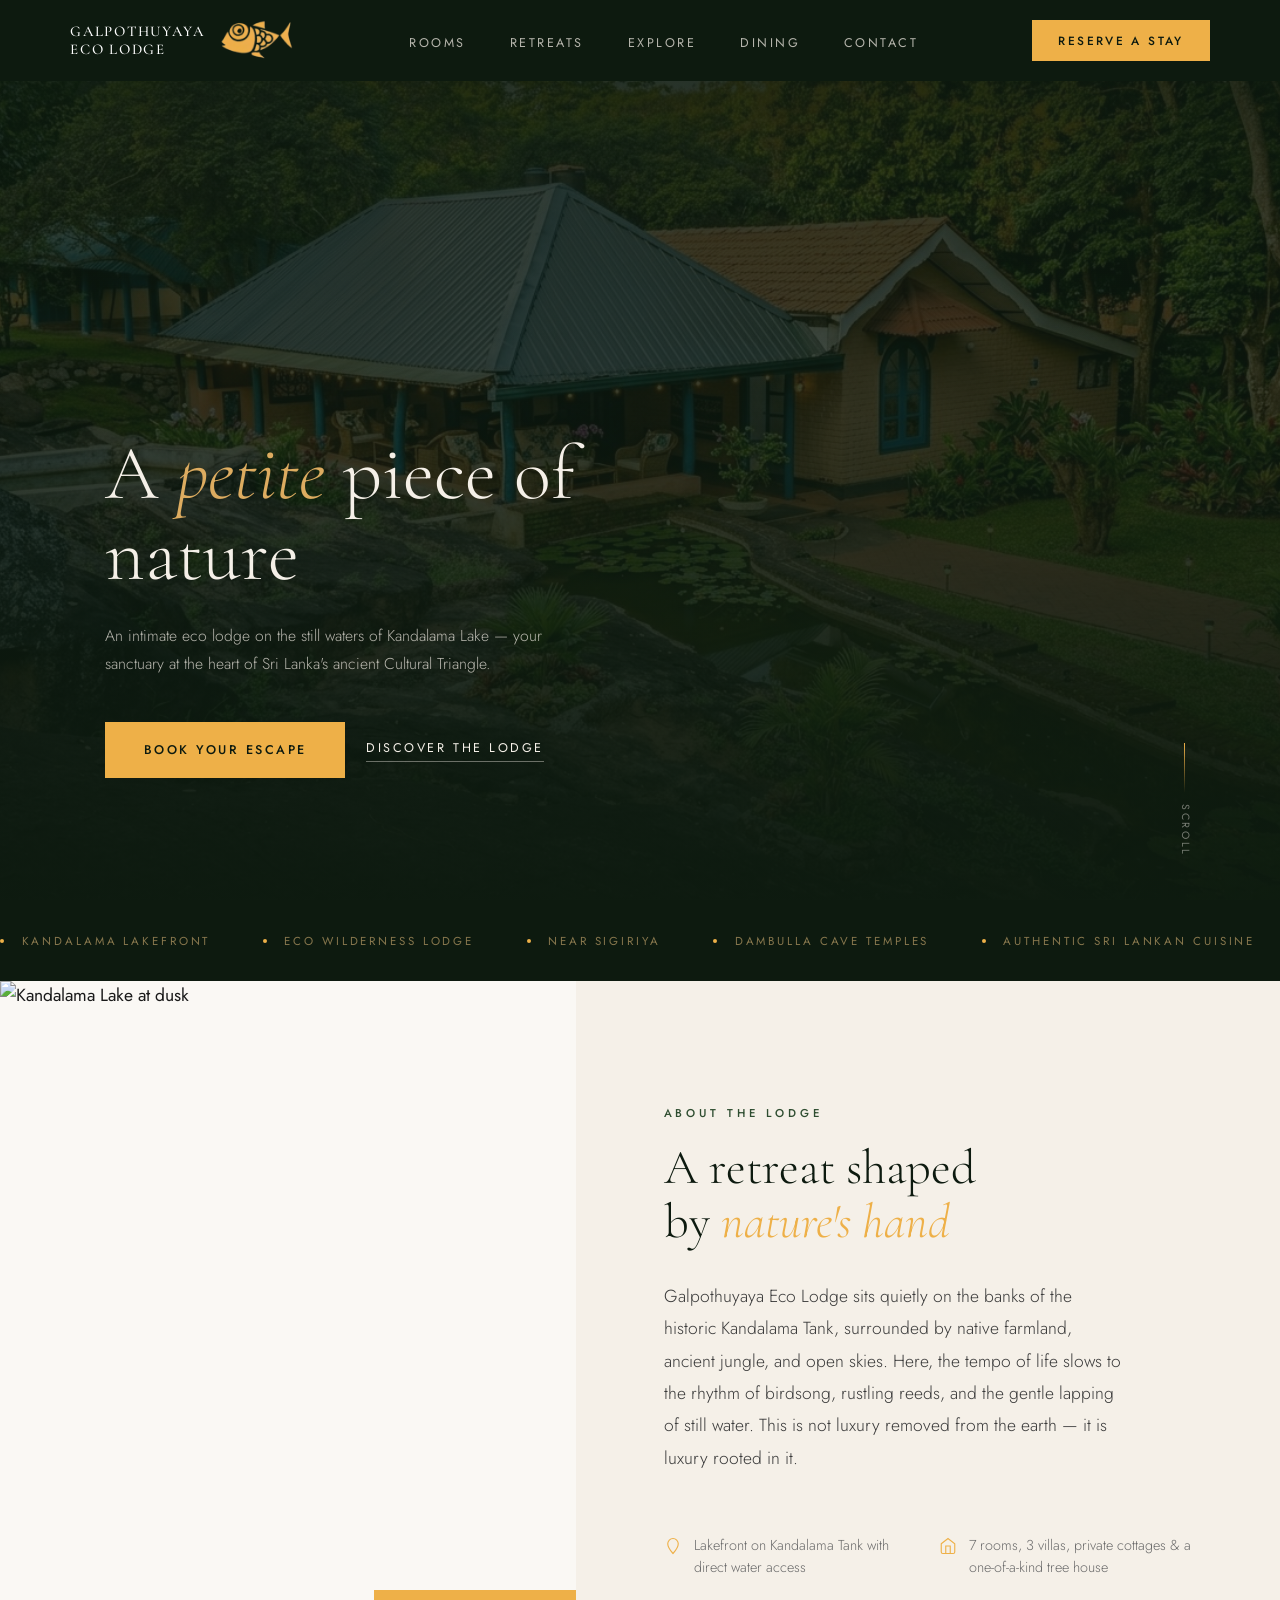
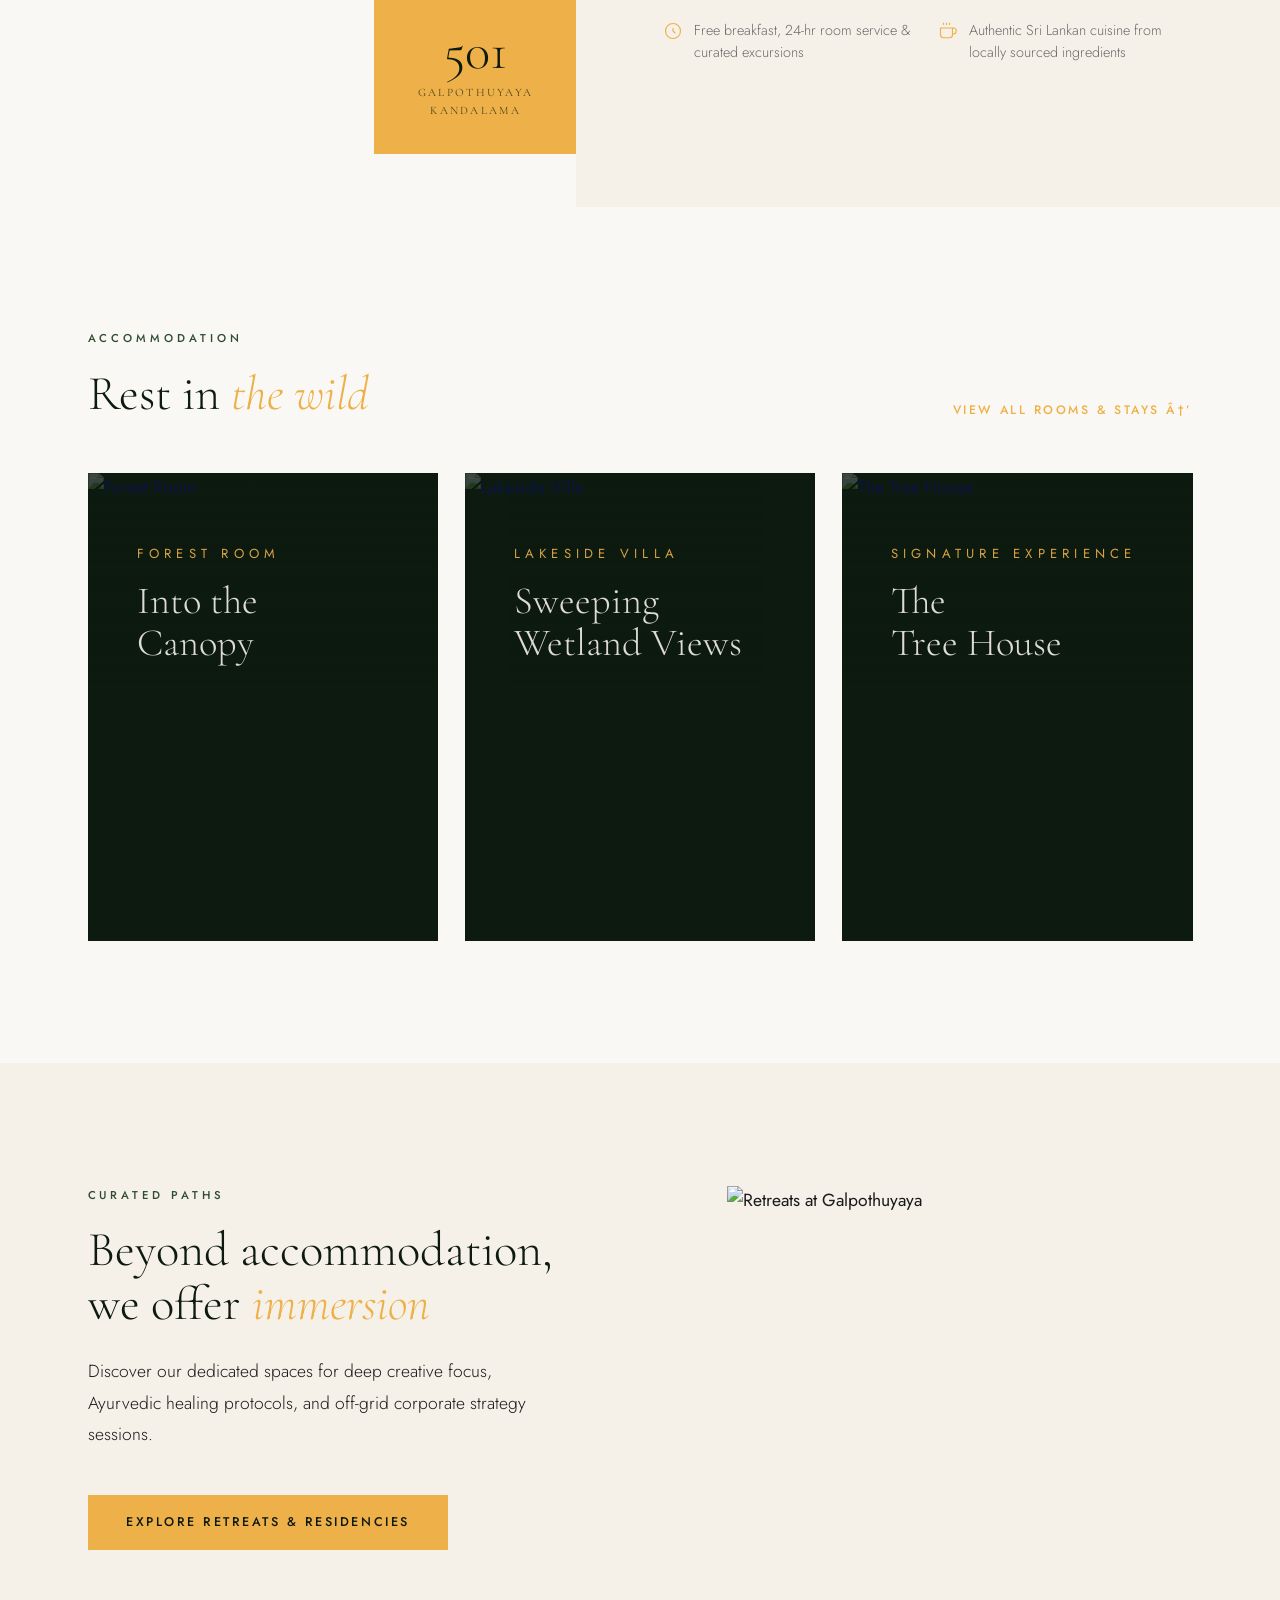
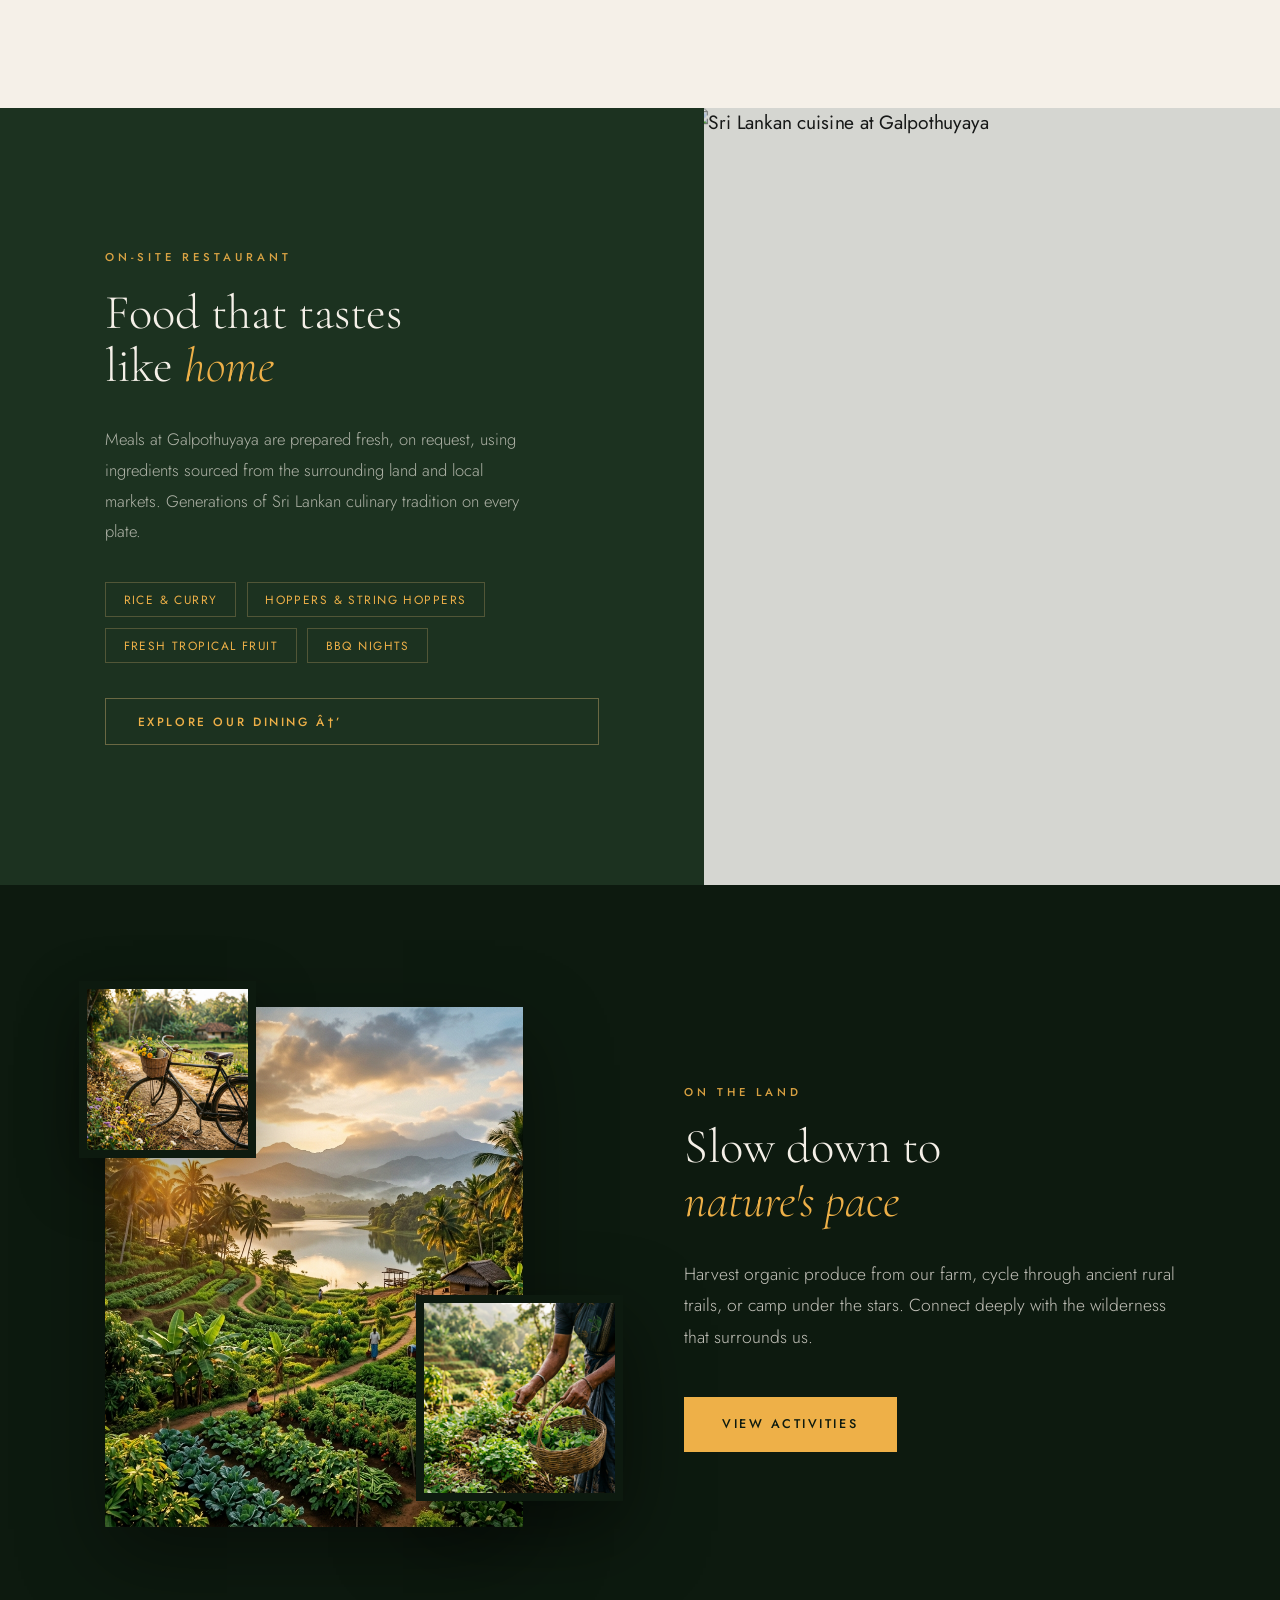
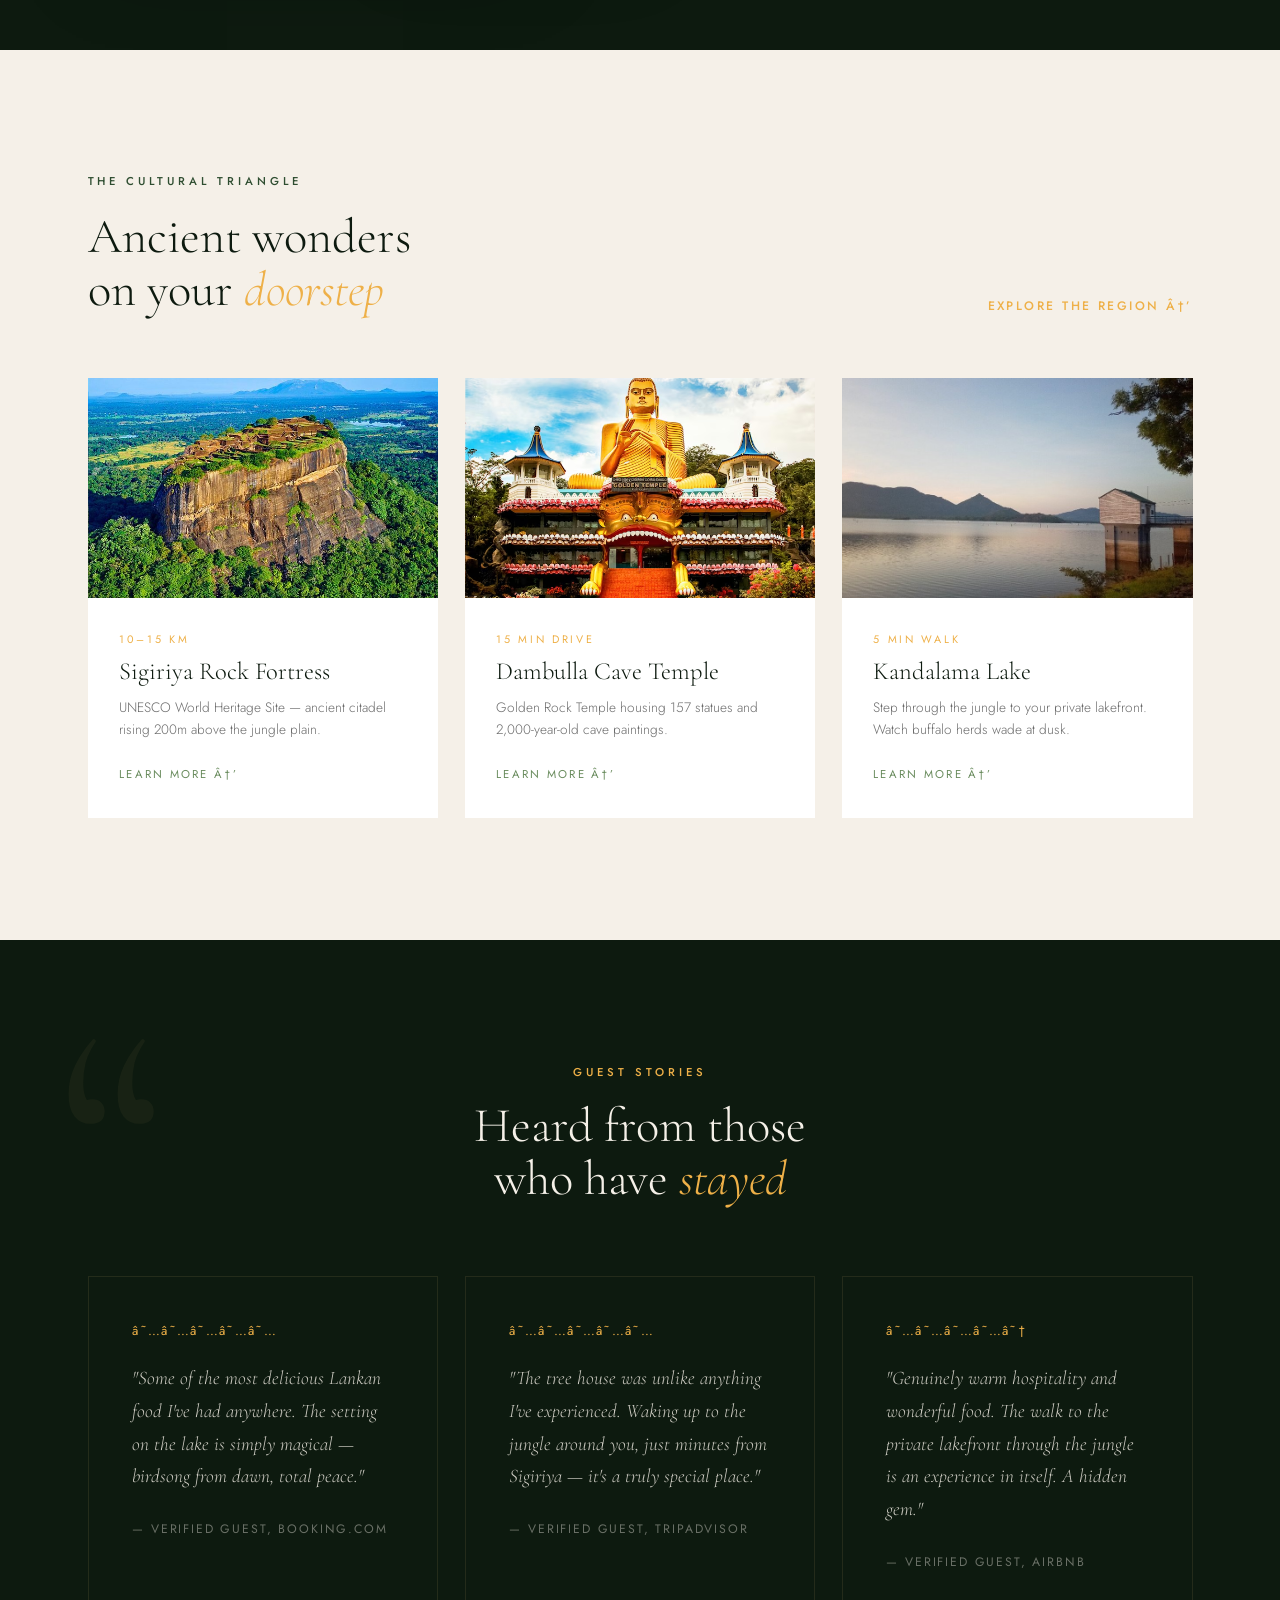
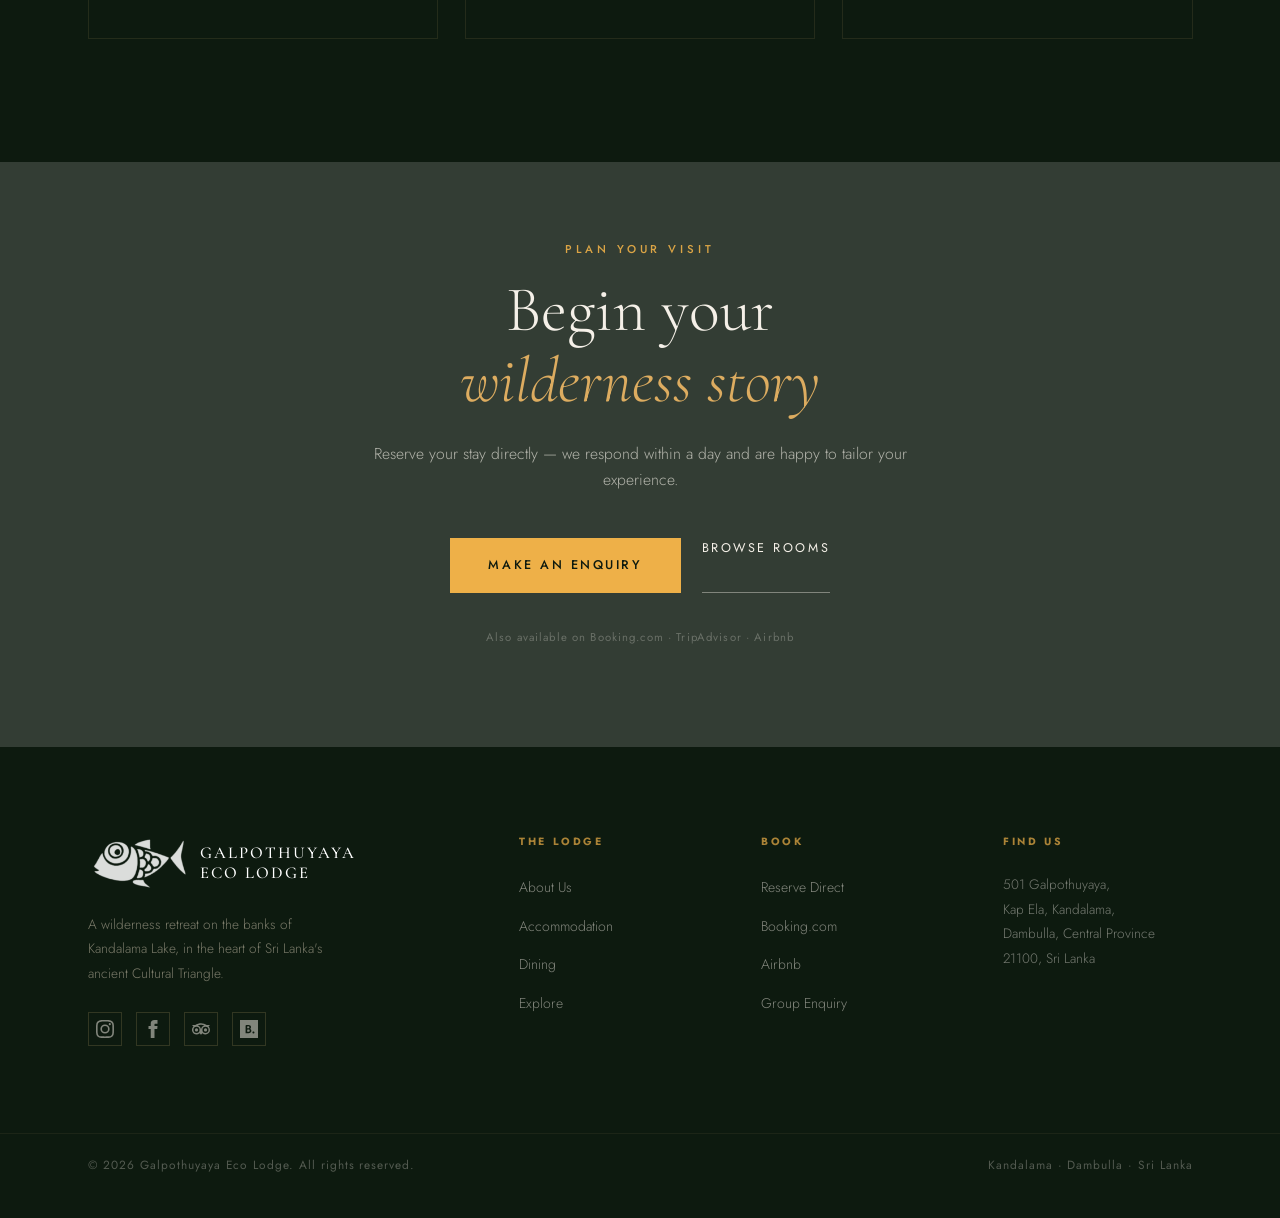
==== commit eebe4bec: "new logos" ====
--- a/index.html
+++ b/index.html
@@ -5,7 +5,12 @@
   <meta charset="UTF-8" />
   <meta name="viewport" content="width=device-width, initial-scale=1.0" />
   <title>Galpothuyaya Eco Lodge - Kandalama, Sri Lanka</title>
-  <link rel="icon" type="image/png" href="assets/images/faveico galpothuyaya.png">
+  <link rel="icon" type="image/png" href="/favicon-96x96.png" sizes="96x96" />
+  <link rel="icon" type="image/svg+xml" href="/favicon.svg" />
+  <link rel="shortcut icon" href="/favicon.ico" />
+  <link rel="apple-touch-icon" sizes="180x180" href="/apple-touch-icon.png" />
+  <meta name="apple-mobile-web-app-title" content="Galpothuyaya" />
+  <link rel="manifest" href="/site.webmanifest" />
   <meta name="description"
     content="An intimate eco lodge on the still waters of Kandalama Lake — your sanctuary at the heart of Sri Lanka's ancient Cultural Triangle.">
   <link rel="preconnect" href="https://fonts.googleapis.com">
--- a/assets/shared.css
+++ b/assets/shared.css
@@ -10,8 +10,8 @@
   --forest:     #1c3220;
   --moss:       #2e4d30;
   --sage:       #6a8c5e;
-  --gold:       #c9a96e;
-  --gold-light: #e8c98a;
+  --gold:       #eeb048;
+  --gold-light: #ddac60;
   --cream:      #f5f0e8;
   --warm-white: #faf8f4;
   --text:       #1a1a1a;
@@ -62,15 +62,14 @@
 }
 
 .nav-logo {
-  display: flex; align-items: center; gap: 1.2rem;
+  display: flex; align-items: center; gap: 0.7rem;
   text-decoration: none;
   transition: transform 0.3s ease;
 }
 .nav-logo-img {
-  height: 0px; width: auto;
+  height: 10px; width: auto;
   transition: height 0.3s ease;
   display: block;
-  margin-left: -3.2rem; /* Keep it close to the text */
   position: relative; top: -1px;
 }
 .nav-logo-text {
@@ -80,7 +79,7 @@
 }
 nav.scrolled .nav-logo-img,
 nav.nav-solid .nav-logo-img {
-  height: 82px;
+  height: 46px;
 }
 nav.scrolled .nav-logo-text,
 nav.nav-solid .nav-logo-text {
@@ -310,19 +309,17 @@
   display: grid; grid-template-columns: 2fr 1fr 1fr 1fr; gap: 3rem;
 }
 .footer-logo {
-  display: flex; align-items: center; gap: 0.8rem;
+  display: flex; align-items: center; gap: 0.5rem;
   text-decoration: none; margin-bottom: 1rem;
-  margin-left: -50px;
 }
 .footer-logo-text {
   font-family: 'Cormorant Garamond', serif;
   font-size: 0.95rem; font-weight: 500; letter-spacing: 0.12em;
   color: white; text-transform: uppercase; line-height: 1.2;
-  margin-left: -45px;
   padding-left: 1px;
 }
 .footer-logo-img {
-  height: 90px; width: auto;
+  height: 60px; width: auto;
   filter: brightness(0) invert(1);
   opacity: 0.85;
 }
@@ -415,7 +412,7 @@
   html { font-size: 106.25%; } /* ~17px base */
   nav { padding: 1rem 1.5rem; }
   nav.scrolled, nav.nav-solid { padding: 0.8rem 1.5rem; }
-  .nav-logo-img { height: 75px !important; margin-left: -2.9rem; }
+  .nav-logo-img { height: 46px !important; }
   .nav-logo-text { font-size: 0.65rem; }
   .page-hero { min-height: 260px; }
   .page-hero-content { padding: 90px 1rem 2rem; }
@@ -436,7 +433,7 @@
   html { font-size: 100%; } /* 16px base */
   nav { padding: 0.85rem 1.2rem; }
   nav.scrolled, nav.nav-solid { padding: 0.75rem 1.2rem; }
-  .nav-logo-img { height: 65px !important; margin-left: -2.5rem; }
+  .nav-logo-img { height: 40px !important; }
   .nav-logo-text { font-size: 0.6rem; }
 }
 
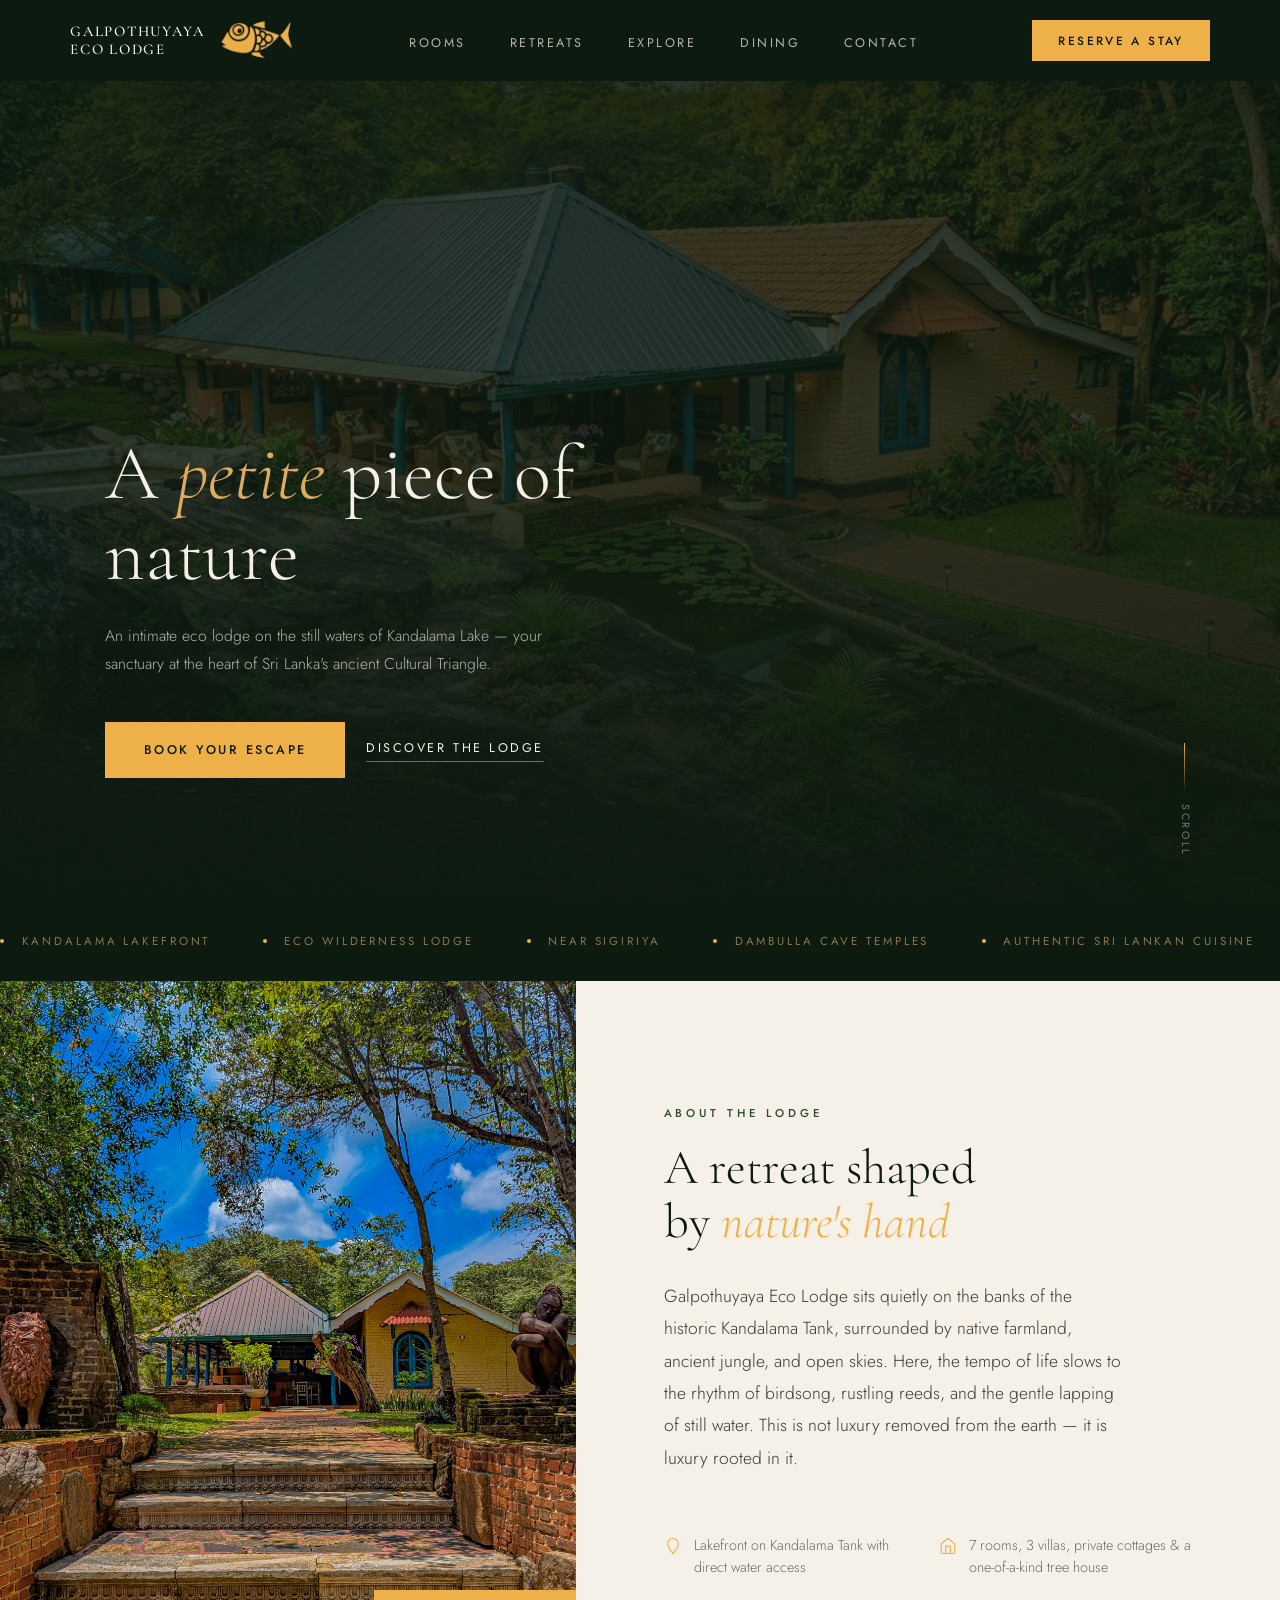
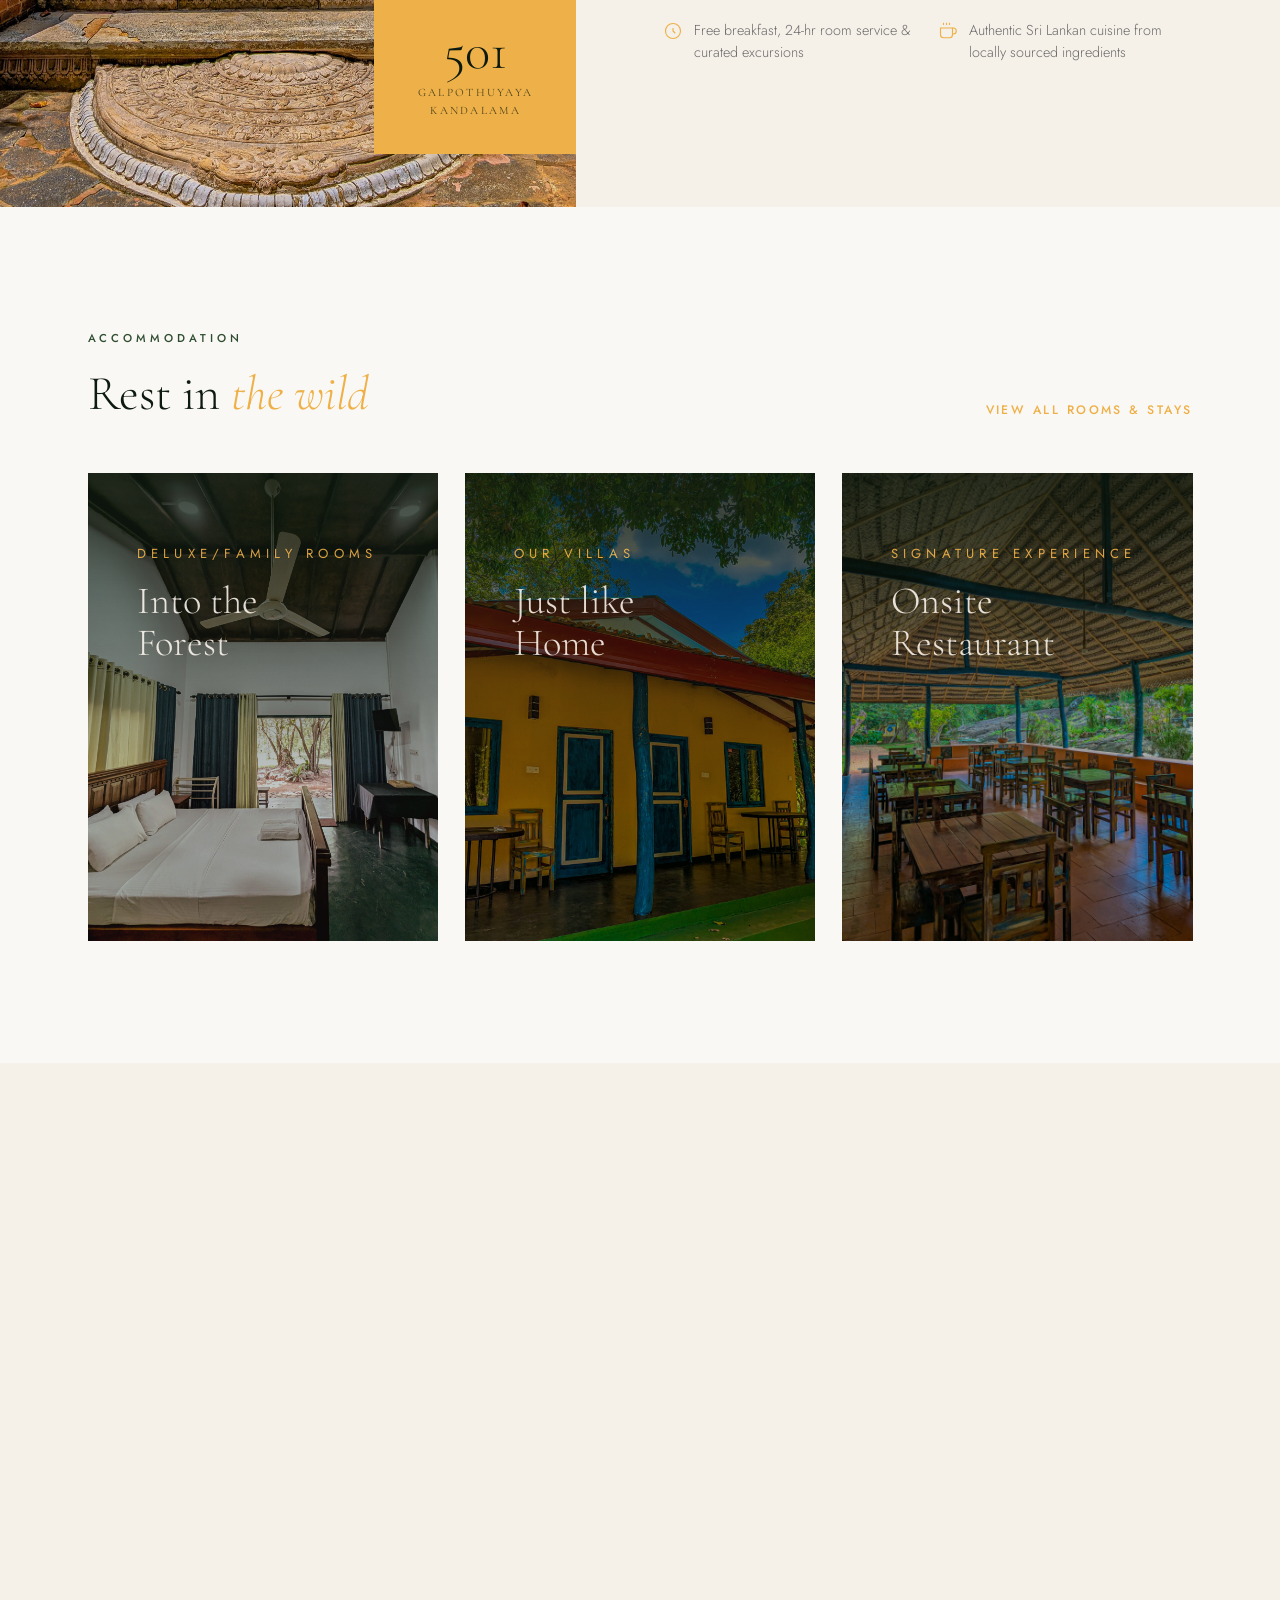
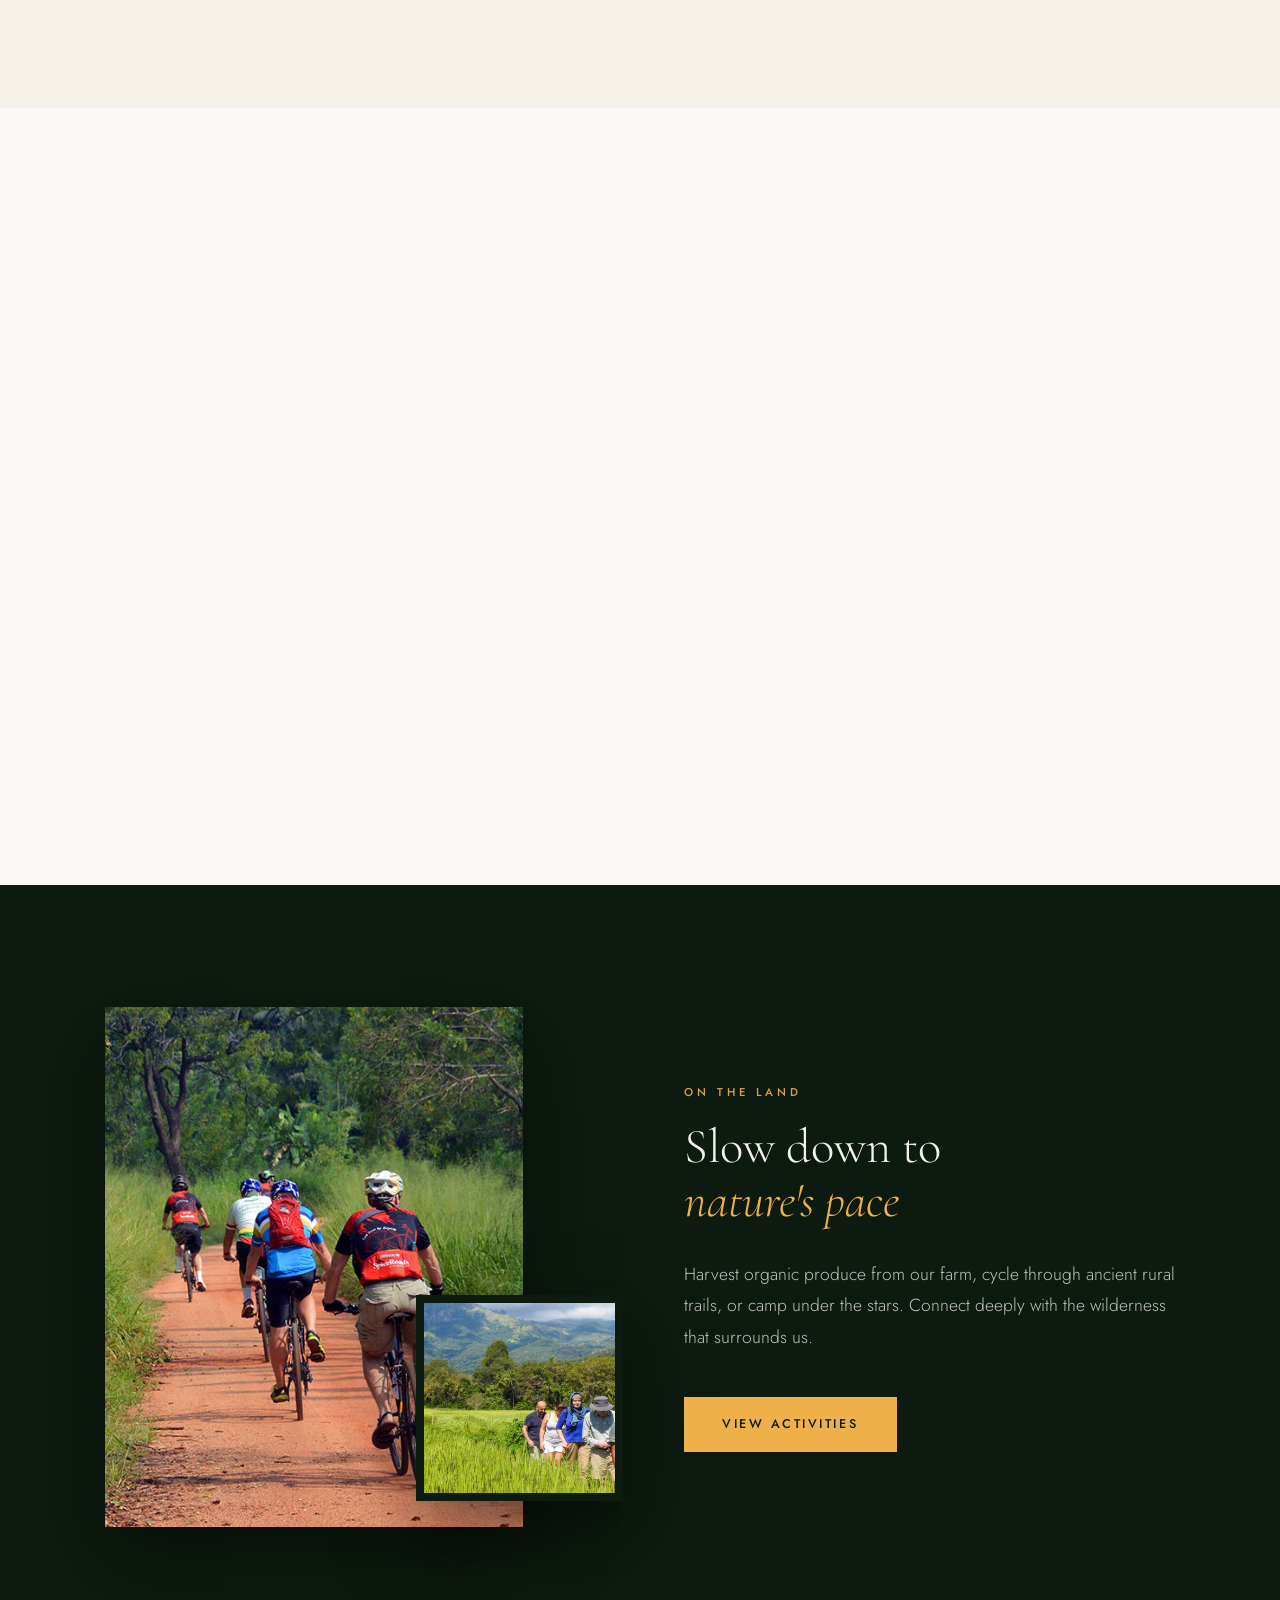
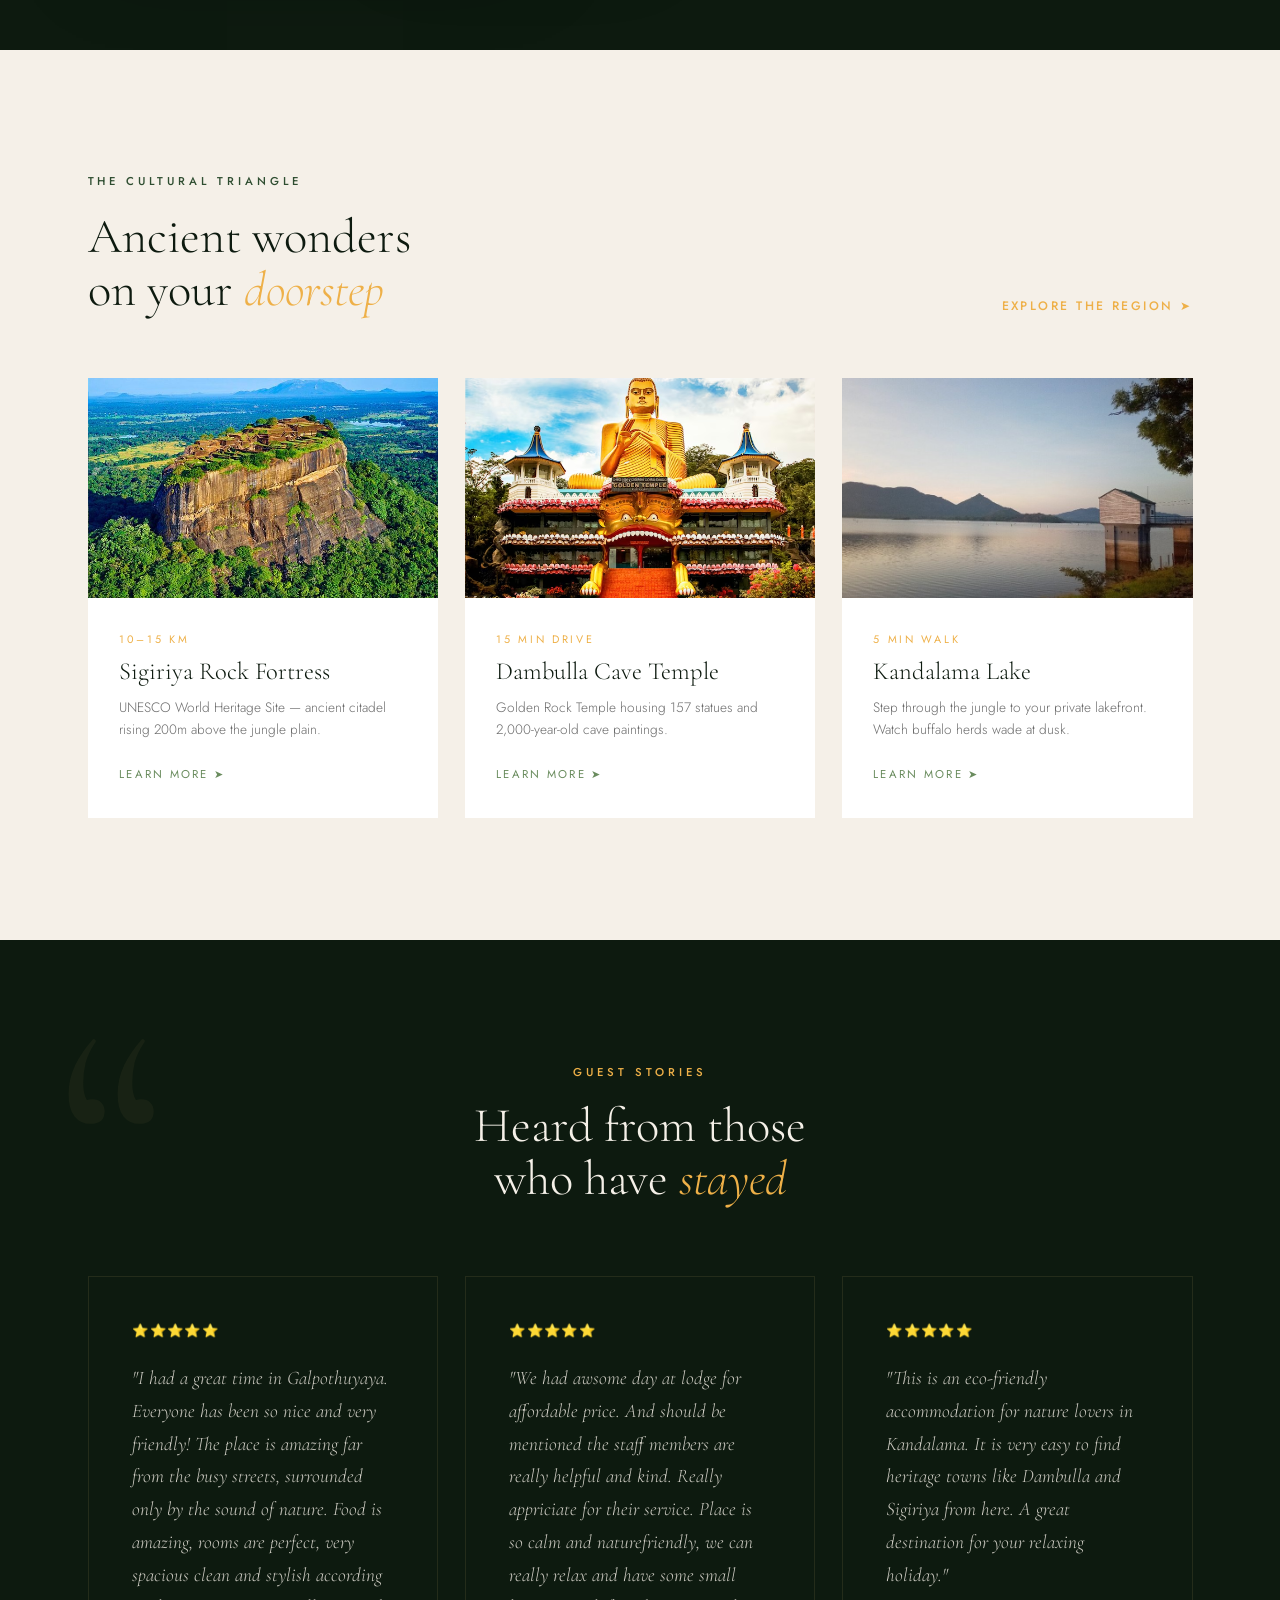
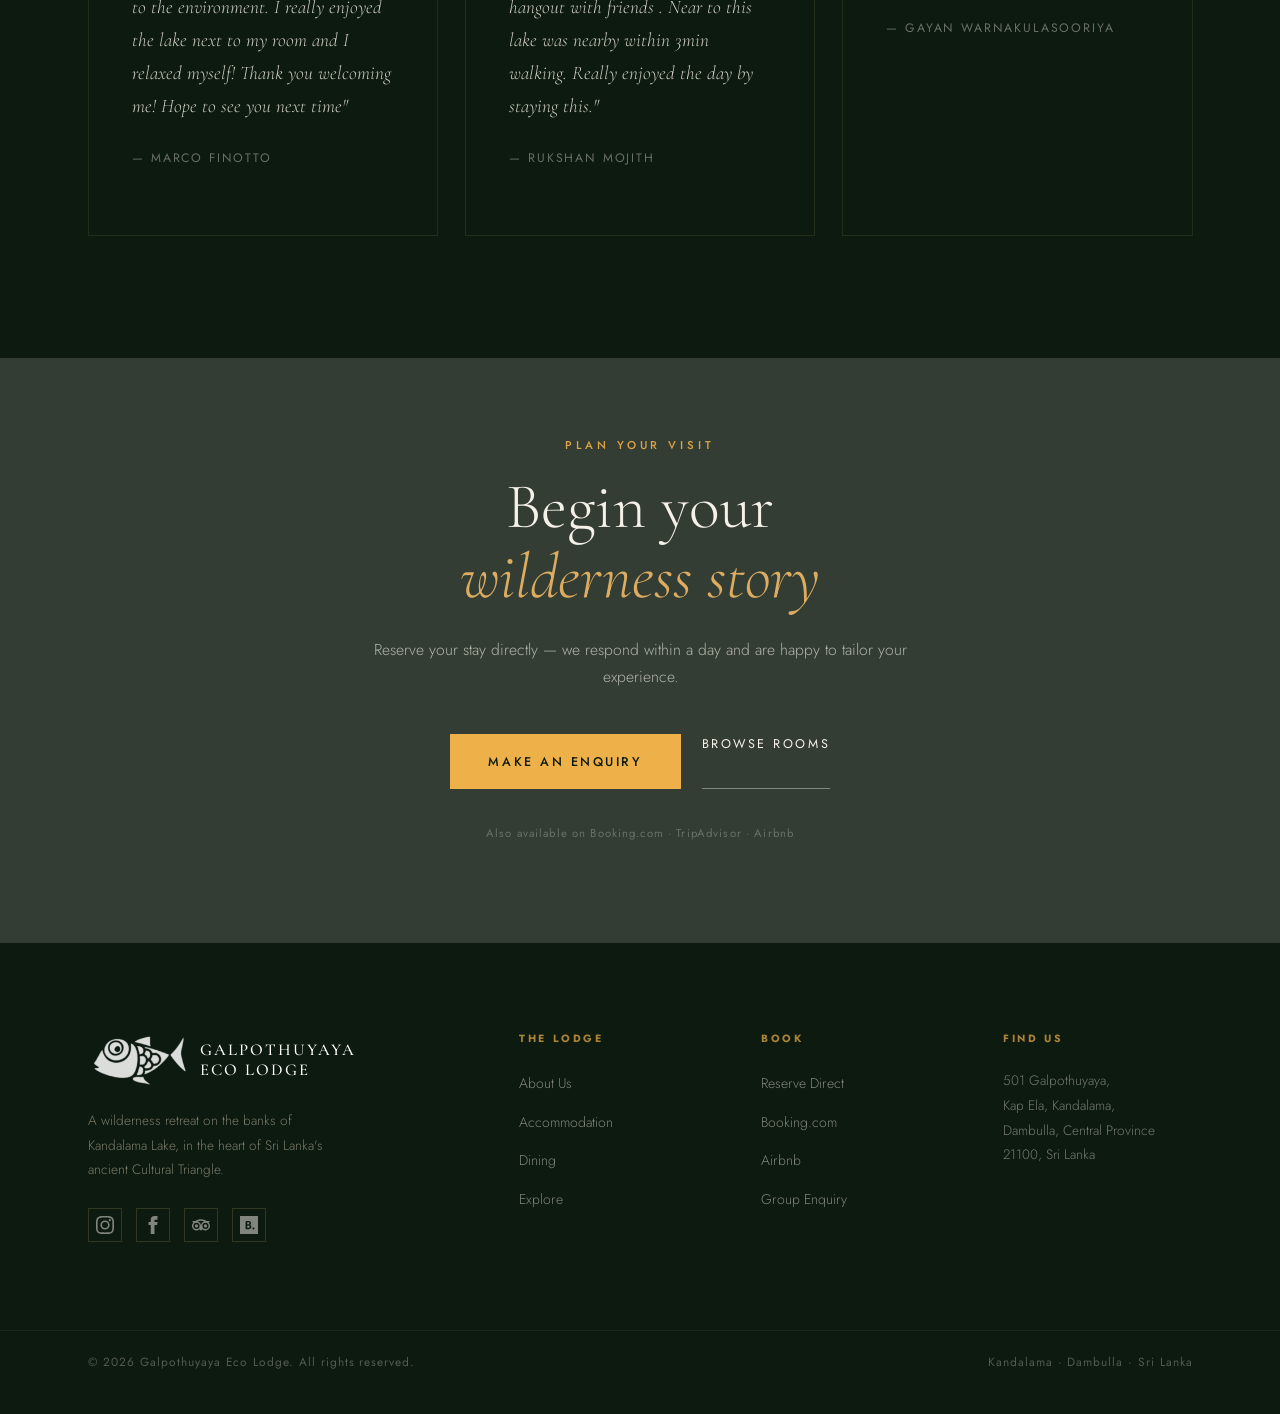
==== commit 40fae107: "updated home page" ====
--- a/index.html
+++ b/index.html
@@ -103,7 +103,7 @@
 â•â•â•â•â•â•â•â•â•â•â•â•â•â•â•â•â•â•â•â•â•â•â•â•â•â•â•â•â•â•â•â•â•â•â•â•â•â• -->
   <section class="about" id="about">
     <div class="about-visual">
-      <img src="assets/images/generated.png" alt="Kandalama Lake at dusk" loading="lazy">
+      <img src="assets/outdoor_pics/pathway.jpg" alt="Kandalama Lake at dusk" loading="lazy">
       <div class="about-badge">
         <span class="num">501</span>
         <span class="lbl">Galpothuyaya<br>Kandalama</span>
@@ -161,37 +161,37 @@
         <p class="section-label">Accommodation</p>
         <h2 class="section-title">Rest in <em>the wild</em></h2>
       </div>
-      <a href="rooms.html" class="section-link">View All Rooms &amp; Stays â†’</a>
+      <a href="rooms.html" class="section-link">View All Rooms &amp; Stays</a>
     </div>
     <div class="rooms-teaser-grid">
       <a href="rooms.html#forest-room" class="room-card reveal">
-        <img class="room-card-img" src="https://images.unsplash.com/photo-1631049307264-da0ec9d70304?w=800&q=80"
+        <img class="room-card-img" src="assets/indoor_pics/indoor02.jpg"
           alt="Forest Room">
         <div class="room-card-info">
-          <p class="room-card-type">Forest Room</p>
-          <h3 class="room-card-name">Into the<br>Canopy</h3>
-          <p class="room-card-hook">Spacious garden-view rooms with stone accents, fireplace &amp; robes.</p>
-          <span class="room-card-cta">Explore Room â†’</span>
+          <p class="room-card-type">Deluxe/Family Rooms</p>
+          <h3 class="room-card-name">Into the<br>Forest</h3>
+          <p class="room-card-hook">Spacious rooms with forest accents, air conditioning &amp; the essentials.</p>
+          <span class="room-card-cta">Explore Room ➤ </span>
         </div>
       </a>
       <a href="rooms.html#lakeside-villa" class="room-card reveal reveal-delay-1">
-        <img class="room-card-img" src="https://images.unsplash.com/photo-1540541338287-41700207dee6?w=800&q=80"
+        <img class="room-card-img" src="assets/outdoor_pics/outdoor03.jpg"
           alt="Lakeside Villa">
         <div class="room-card-info">
-          <p class="room-card-type">Lakeside Villa</p>
-          <h3 class="room-card-name">Sweeping<br>Wetland Views</h3>
-          <p class="room-card-hook">Three private villas nestled in native farmland, overlooking the lake.</p>
-          <span class="room-card-cta">Explore Villa â†’</span>
-        </div>
-      </a>
-      <a href="rooms.html#tree-house" class="room-card reveal reveal-delay-2">
-        <img class="room-card-img" src="https://images.unsplash.com/photo-1520250497591-112f2f40a3f4?w=800&q=80"
+          <p class="room-card-type">Our Villas</p>
+          <h3 class="room-card-name">Just like<br>Home</h3>
+          <p class="room-card-hook">Three private villas are available for booking</p>
+          <span class="room-card-cta">Explore Villa ➤ </span>
+        </div>
+      </a>
+      <a href="dining.html" class="room-card reveal reveal-delay-2">
+        <img class="room-card-img" src="assets/outdoor_pics/dining.jpg"
           alt="The Tree House">
         <div class="room-card-info">
           <p class="room-card-type">Signature Experience</p>
-          <h3 class="room-card-name">The<br>Tree House</h3>
-          <p class="room-card-hook">Perched above the jungle floor — wake to birdsong and first light.</p>
-          <span class="room-card-cta">Explore Tree House â†’</span>
+          <h3 class="room-card-name">Onsite<br>Restaurant</h3>
+          <p class="room-card-hook">Dine in, host parties and many more.</p>
+          <span class="room-card-cta">Explore Dining Options ➤ </span>
         </div>
       </a>
     </div>
@@ -208,7 +208,8 @@
         Discover our dedicated spaces for deep creative focus, Ayurvedic healing protocols, and off-grid corporate
         strategy sessions.
       </p>
-      <a href="retreats.html" class="btn-primary">Explore Retreats &amp; Residencies</a>
+      <a href="retreats.html" class="btn-primary">Explore Retreats &amp; Residencies ➤
+ </a>
     </div>
     <div class="retreats-teaser-img reveal reveal-delay-2">
       <img src="https://images.unsplash.com/photo-1544367567-0f2fcb009e0b?w=800&q=80" alt="Retreats at Galpothuyaya"
@@ -237,7 +238,7 @@
         <div class="dish-pill">Fresh Tropical Fruit</div>
         <div class="dish-pill">BBQ Nights</div>
       </div>
-      <a href="dining.html" class="btn-outline-gold">Explore Our Dining â†’</a>
+      <a href="dining.html" class="btn-outline-gold">Explore Our Dining ➤ </a>
     </div>
   </section>
 
@@ -247,13 +248,13 @@
   <section class="activities-teaser">
     <div class="activities-teaser-collage reveal">
       <div class="collage-main">
-        <img src="assets/images/kandalama_farm.png" alt="Kandalama farm landscape" loading="lazy">
+        <img src="assets/images/cycling.jpg" alt="Bicycle on a rural trail" loading="lazy">
       </div>
       <div class="collage-accent collage-accent-1 reveal reveal-delay-2">
-        <img src="assets/images/organic_harvesting.png" alt="Organic harvesting detail" loading="lazy">
+        <img src="assets/images/harvest.webp" alt="Organic harvesting detail" loading="lazy">
       </div>
       <div class="collage-accent collage-accent-2 reveal reveal-delay-4">
-        <img src="assets/images/kandalama_trail.png" alt="Bicycle on a rural trail" loading="lazy">
+        <img src="assets/images/kandalama-lake-camping.jpg" alt="camping" loading="lazy">
       </div>
     </div>
     <div class="activities-teaser-content reveal reveal-delay-3">
@@ -276,7 +277,7 @@
         <p class="section-label">The Cultural Triangle</p>
         <h2 class="section-title">Ancient wonders<br>on your <em>doorstep</em></h2>
       </div>
-      <a href="explore.html" class="section-link on-dark-link">Explore the Region â†’</a>
+      <a href="explore.html" class="section-link on-dark-link">Explore the Region ➤</a>
     </div>
     <div class="explore-teaser-cards">
       <a href="explore.html#sigiriya" class="explore-card reveal">
@@ -286,7 +287,7 @@
           <h3 class="explore-card-name">Sigiriya Rock Fortress</h3>
           <p class="explore-card-desc">UNESCO World Heritage Site — ancient citadel rising 200m above the jungle
             plain.</p>
-          <span class="explore-card-link">Learn More â†’</span>
+          <span class="explore-card-link">Learn More ➤ </span>
         </div>
       </a>
       <a href="explore.html#dambulla" class="explore-card reveal reveal-delay-1">
@@ -295,7 +296,7 @@
           <p class="explore-card-dist">15 min drive</p>
           <h3 class="explore-card-name">Dambulla Cave Temple</h3>
           <p class="explore-card-desc">Golden Rock Temple housing 157 statues and 2,000-year-old cave paintings.</p>
-          <span class="explore-card-link">Learn More â†’</span>
+          <span class="explore-card-link">Learn More ➤</span>
         </div>
       </a>
       <a href="explore.html#kandalama-lake" class="explore-card reveal reveal-delay-2">
@@ -305,7 +306,7 @@
           <h3 class="explore-card-name">Kandalama Lake</h3>
           <p class="explore-card-desc">Step through the jungle to your private lakefront. Watch buffalo herds wade at
             dusk.</p>
-          <span class="explore-card-link">Learn More â†’</span>
+          <span class="explore-card-link">Learn More ➤</span>
         </div>
       </a>
     </div>
@@ -321,22 +322,22 @@
     </div>
     <div class="testimonials-grid">
       <div class="testimonial-card reveal">
-        <div class="stars">â˜…â˜…â˜…â˜…â˜…</div>
-        <p class="testimonial-text">"Some of the most delicious Lankan food I've had anywhere. The setting on the lake
-          is simply magical — birdsong from dawn, total peace."</p>
-        <p class="testimonial-author">— Verified Guest, Booking.com</p>
+        <div class="stars">⭐⭐⭐⭐⭐</div>
+        <p class="testimonial-text">"I had a great time in Galpothuyaya. Everyone has been so nice and very friendly! The place is amazing far from the busy streets, surrounded only by the sound of nature. Food is amazing, rooms are perfect, very spacious clean and stylish according to the environment.
+I really enjoyed the lake next to my room and I relaxed myself! Thank you welcoming me! Hope to see you next time"</p>
+        <p class="testimonial-author">— Marco Finotto</p>
       </div>
       <div class="testimonial-card reveal reveal-delay-1">
-        <div class="stars">â˜…â˜…â˜…â˜…â˜…</div>
-        <p class="testimonial-text">"The tree house was unlike anything I've experienced. Waking up to the jungle around
-          you, just minutes from Sigiriya — it's a truly special place."</p>
-        <p class="testimonial-author">— Verified Guest, TripAdvisor</p>
+        <div class="stars">⭐⭐⭐⭐⭐</div>
+        <p class="testimonial-text">"We had awsome day at lodge for affordable price. And should be mentioned the staff members are really helpful and kind. Really appriciate for their service. Place is so calm and naturefriendly, we can really relax and have some small hangout with friends . Near to this lake was nearby within 3min walking. Really enjoyed the day by staying this."</p>
+        <p class="testimonial-author">— Rukshan Mojith</p>
       </div>
       <div class="testimonial-card reveal reveal-delay-2">
-        <div class="stars">â˜…â˜…â˜…â˜…â˜†</div>
-        <p class="testimonial-text">"Genuinely warm hospitality and wonderful food. The walk to the private lakefront
-          through the jungle is an experience in itself. A hidden gem."</p>
-        <p class="testimonial-author">— Verified Guest, Airbnb</p>
+        <div class="stars">⭐⭐⭐⭐⭐</div>
+        <p class="testimonial-text">"This is an eco-friendly accommodation for nature lovers in Kandalama.
+It is very easy to find heritage towns like Dambulla and Sigiriya from here.
+A great destination for your relaxing holiday."</p>
+        <p class="testimonial-author">— Gayan Warnakulasooriya</p>
       </div>
     </div>
   </section>
